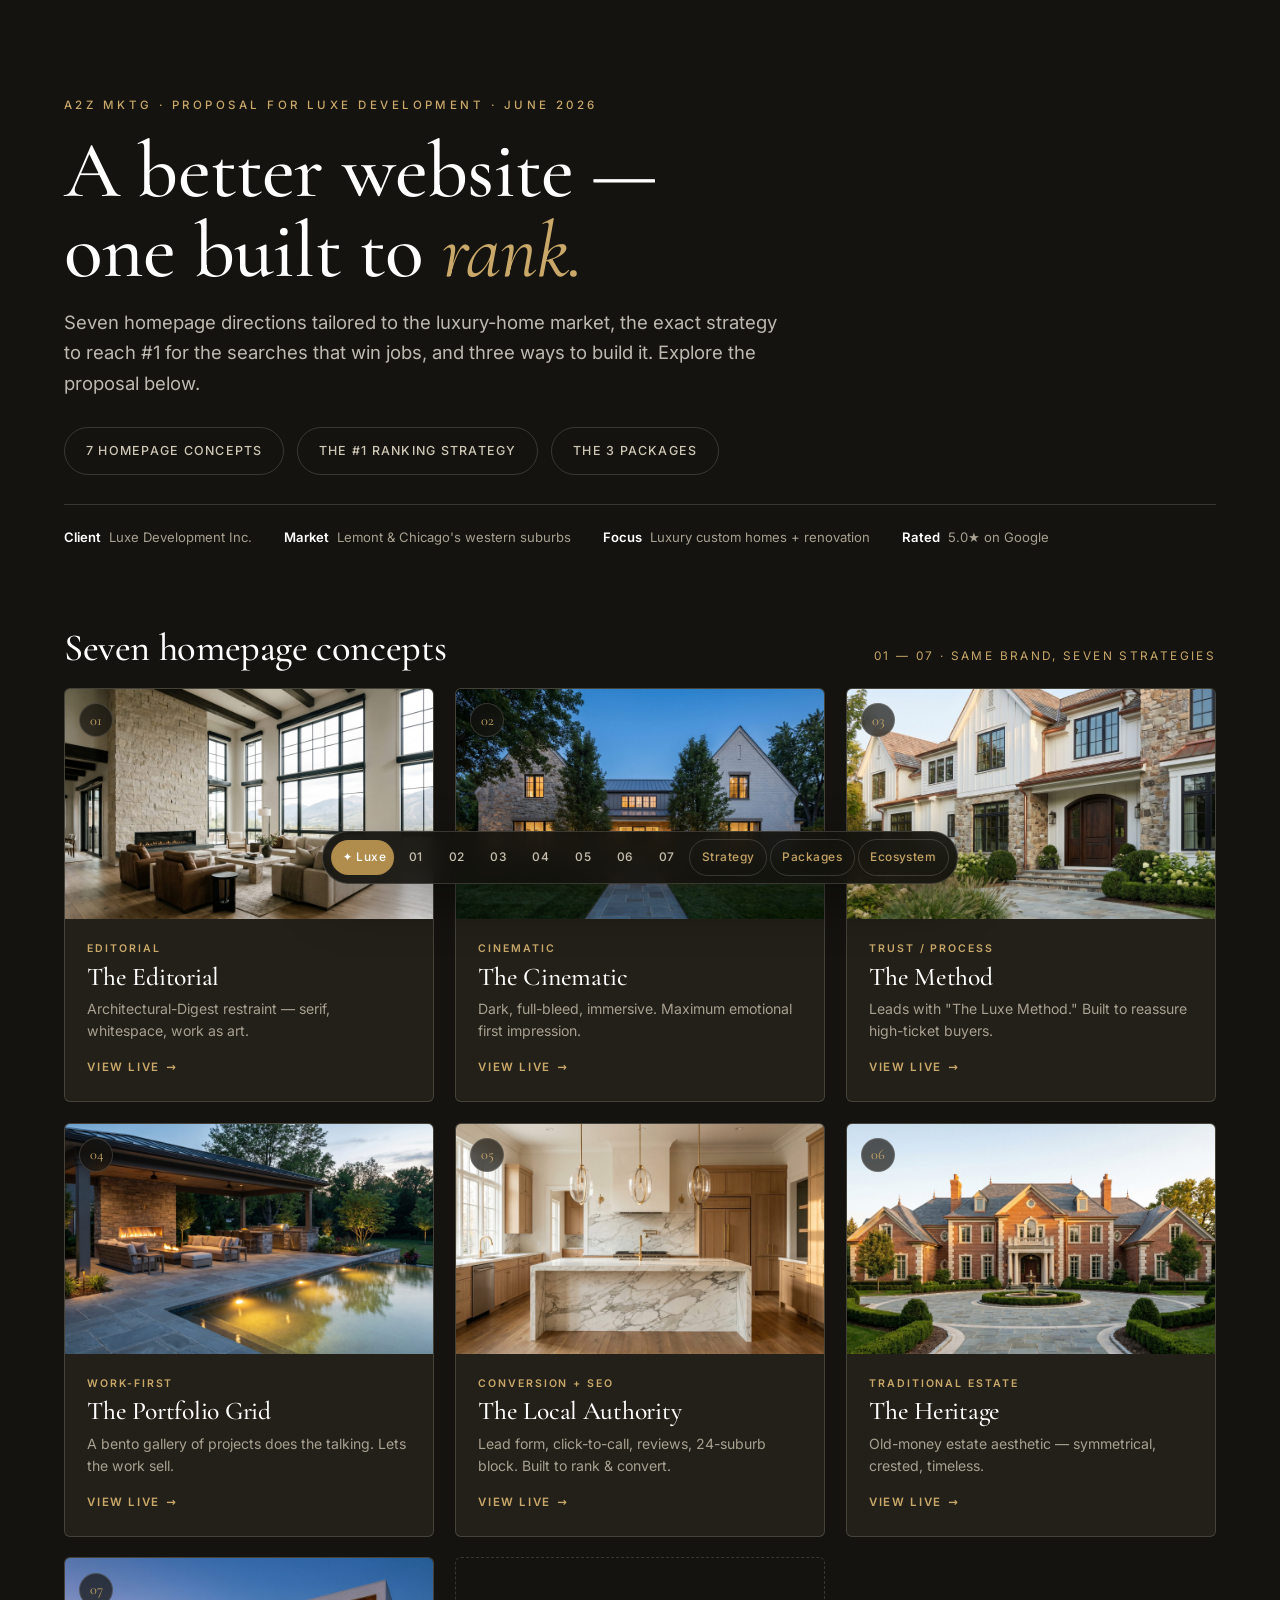
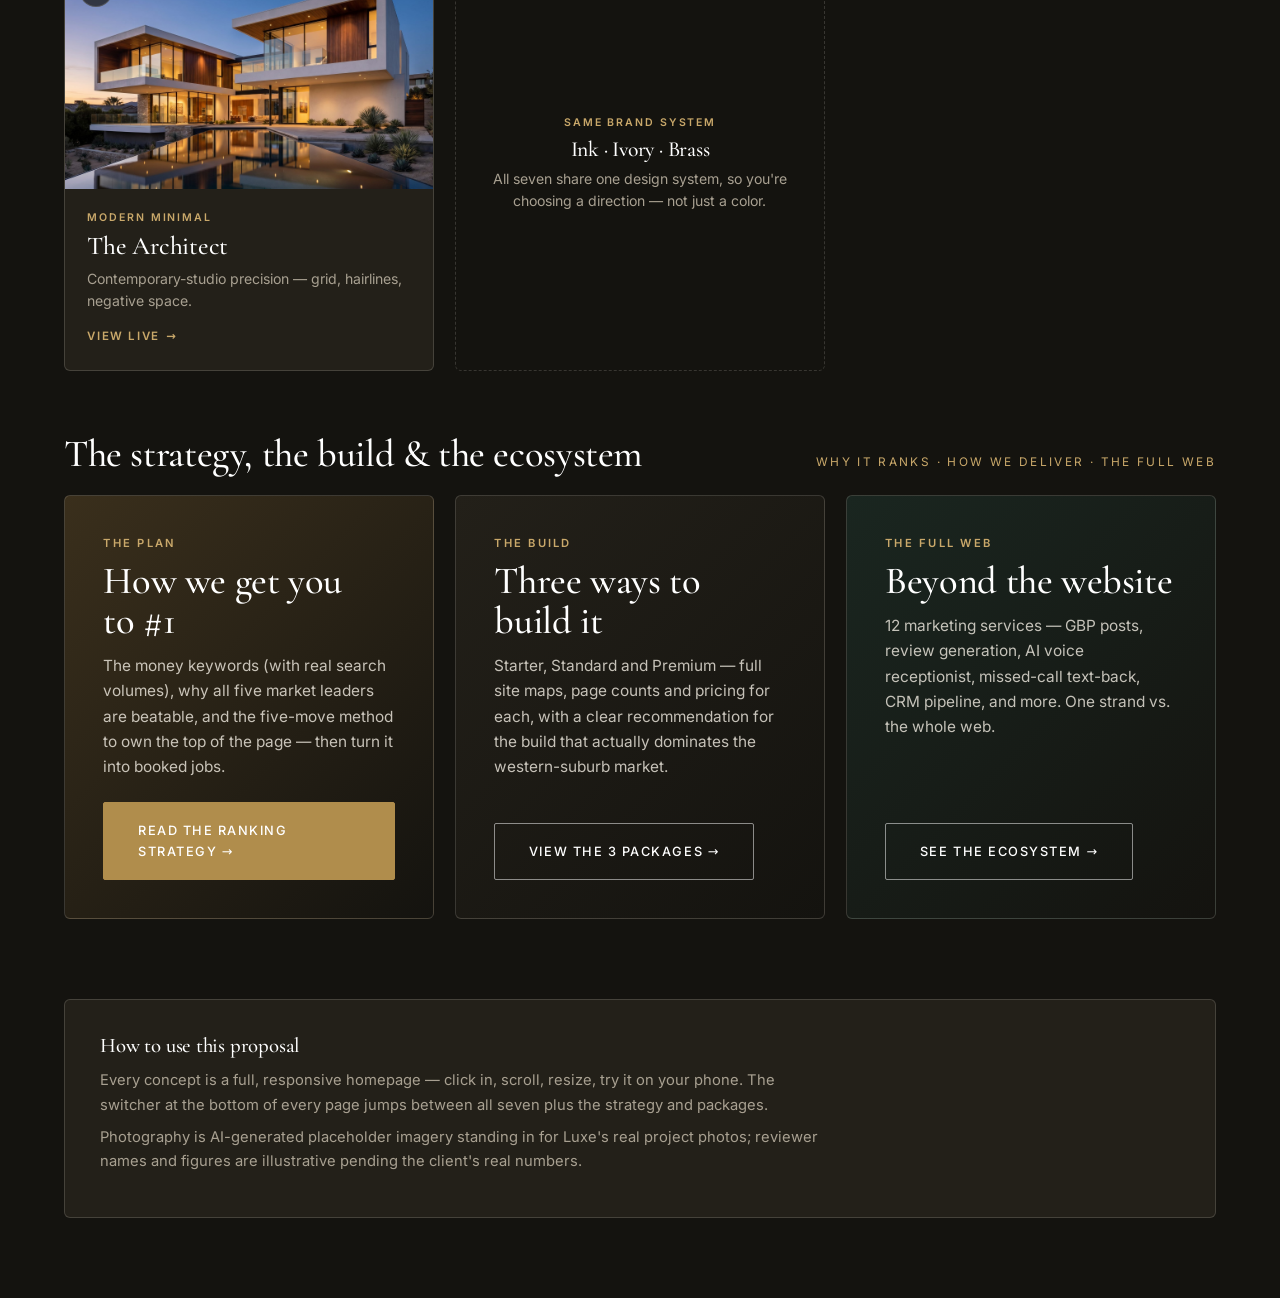
==== index.html @ 0fe91d4e "Add ecosystem.html — full marketing ecosystem spider-web page 12-service marketing ecosystem page wi" ====
<!DOCTYPE html>
<html lang="en">
<head>
<meta charset="UTF-8">
<meta name="viewport" content="width=device-width, initial-scale=1.0">
<link rel="canonical" href="https://luxe-development-pitch.vercel.app/">
<meta name="robots" content="index,follow,max-image-preview:large,max-snippet:-1">
<meta name="theme-color" content="#14130F">
<meta name="author" content="Luxe Development Inc.">
<meta name="generator" content="A2Z MKTG">
<meta name="geo.region" content="US-IL"><meta name="geo.placename" content="Lemont, Illinois">
<link rel="icon" href="/favicon.svg" type="image/svg+xml">
<link rel="icon" href="/favicon.ico" sizes="32x32">
<link rel="apple-touch-icon" href="/apple-touch-icon.png">
<link rel="manifest" href="/site.webmanifest">
<meta property="og:type" content="website"><meta property="og:site_name" content="Luxe Development">
<meta property="og:locale" content="en_US"><meta property="og:title" content="Luxe Development — A Better Website, Built to Rank | A2Z MKTG Proposal">
<meta property="og:description" content="A2Z MKTG proposal for Luxe Development: 7 homepage concepts, the #1 ranking strategy, and 3 build packages."><meta property="og:url" content="https://luxe-development-pitch.vercel.app/">
<meta property="og:image" content="https://luxe-development-pitch.vercel.app/images/og-luxe.jpg"><meta property="og:image:width" content="1200"><meta property="og:image:height" content="630">
<meta property="og:image:alt" content="Luxe Development luxury custom home at dusk">
<meta name="twitter:card" content="summary_large_image"><meta name="twitter:title" content="Luxe Development — A Better Website, Built to Rank | A2Z MKTG Proposal">
<meta name="twitter:description" content="A2Z MKTG proposal for Luxe Development: 7 homepage concepts, the #1 ranking strategy, and 3 build packages."><meta name="twitter:image" content="https://luxe-development-pitch.vercel.app/images/og-luxe.jpg">
<title>Luxe Development — A Better Website, Built to Rank | A2Z MKTG Proposal</title>
<meta name="description" content="A2Z MKTG proposal for Luxe Development: 7 homepage concepts, the #1 ranking strategy, and 3 build packages.">
<link rel="stylesheet" href="luxe-system.css">
<style>
  body{background:var(--ink);color:var(--ivory)}
  .ix-hero{padding:clamp(3.5rem,8vw,6rem) var(--pad) clamp(2rem,4vw,3rem);max-width:var(--maxw);margin:0 auto}
  .ix-hero .kicker{font-size:.72rem;letter-spacing:.3em;text-transform:uppercase;color:var(--brass-lt);font-weight:500}
  .ix-hero h1{font-size:clamp(2.5rem,6.4vw,5rem);color:#fff;margin:1rem 0;line-height:1.0}
  .ix-hero h1 em{font-style:italic;color:var(--brass-lt)}
  .ix-hero p{max-width:60ch;color:rgba(246,241,231,.75);font-size:1.15rem}
  .ix-jump{display:flex;gap:.8rem;flex-wrap:wrap;margin-top:1.8rem}
  .ix-jump a{font-size:.78rem;letter-spacing:.1em;text-transform:uppercase;font-weight:500;padding:.8rem 1.3rem;
    border:1px solid var(--line-dk);border-radius:100px;transition:.3s;color:#cfc7b6}
  .ix-jump a:hover{background:var(--brass);border-color:var(--brass);color:#fff}
  .ix-meta{display:flex;gap:2rem;flex-wrap:wrap;margin-top:1.8rem;font-size:.82rem;color:var(--stone-lt);
    border-top:1px solid var(--line-dk);padding-top:1.4rem}
  .ix-meta b{color:#fff;font-weight:600}

  .sec-lbl{max-width:var(--maxw);margin:0 auto;padding:2rem var(--pad) 0;display:flex;justify-content:space-between;align-items:baseline;flex-wrap:wrap;gap:1rem}
  .sec-lbl h2{font-size:clamp(1.6rem,3vw,2.4rem);color:#fff}
  .sec-lbl span{font-size:.74rem;letter-spacing:.2em;text-transform:uppercase;color:var(--brass-lt)}

  .grid{max-width:var(--maxw);margin:0 auto;padding:1.2rem var(--pad) 2rem;
    display:grid;grid-template-columns:repeat(3,1fr);gap:1.3rem}
  @media(max-width:900px){.grid{grid-template-columns:repeat(2,1fr)}}
  @media(max-width:600px){.grid{grid-template-columns:1fr}}
  .card{position:relative;border:1px solid var(--line-dk);border-radius:6px;overflow:hidden;background:var(--charcoal);
    transition:.4s;display:flex;flex-direction:column}
  .card:hover{transform:translateY(-5px);border-color:var(--brass);box-shadow:0 26px 60px rgba(0,0,0,.45)}
  .card__img{aspect-ratio:16/10;overflow:hidden;position:relative}
  .card__img img{width:100%;height:100%;object-fit:cover;transition:1s ease}
  .card:hover .card__img img{transform:scale(1.05)}
  .card__no{position:absolute;top:.9rem;left:.9rem;z-index:2;font-family:var(--serif);font-size:.9rem;
    background:rgba(20,19,15,.7);backdrop-filter:blur(6px);border:1px solid var(--line-dk);
    width:34px;height:34px;display:grid;place-items:center;border-radius:50%;color:var(--brass-lt)}
  .card__body{padding:1.3rem 1.4rem 1.5rem;flex:1;display:flex;flex-direction:column}
  .card__tag{font-size:.66rem;letter-spacing:.18em;text-transform:uppercase;color:var(--brass-lt);font-weight:600}
  .card__body h3{font-size:1.6rem;color:#fff;margin:.4rem 0 .5rem}
  .card__body p{font-size:.88rem;color:var(--stone-lt);flex:1;line-height:1.55}
  .card__go{margin-top:1rem;font-size:.72rem;letter-spacing:.14em;text-transform:uppercase;font-weight:600;color:var(--brass-lt);display:inline-flex;gap:.4rem}
  .card__go span{transition:.3s}.card:hover .card__go span{transform:translateX(5px)}

  /* feature blocks */
  .feat{max-width:var(--maxw);margin:0 auto;padding:1.2rem var(--pad) 5rem;display:grid;grid-template-columns:1fr 1fr 1fr;gap:1.3rem}
  @media(max-width:980px){.feat{grid-template-columns:1fr 1fr}}
  @media(max-width:600px){.feat{grid-template-columns:1fr}}
  .fcard{position:relative;border:1px solid var(--line-dk);border-radius:6px;overflow:hidden;padding:clamp(1.8rem,3vw,2.6rem);
    background:linear-gradient(135deg,var(--charcoal),var(--ink));transition:.4s;display:flex;flex-direction:column;min-height:260px}
  .fcard:hover{border-color:var(--brass);transform:translateY(-5px)}
  .fcard--brass{background:linear-gradient(135deg,#3a2f1c,var(--ink))}
  .fcard .tag{font-size:.7rem;letter-spacing:.2em;text-transform:uppercase;color:var(--brass-lt);font-weight:600}
  .fcard h3{font-family:var(--serif);font-size:clamp(1.8rem,3vw,2.6rem);color:#fff;margin:.6rem 0 .7rem}
  .fcard p{color:rgba(246,241,231,.78);flex:1;font-size:.96rem;max-width:46ch}
  .fcard .btn{align-self:flex-start;margin-top:1.4rem}

  .note{max-width:var(--maxw);margin:0 auto;padding:0 var(--pad) 5rem}
  .note__in{background:var(--charcoal);border:1px solid var(--line-dk);border-radius:6px;padding:clamp(1.6rem,3vw,2.2rem)}
  .note__in h4{font-family:var(--serif);font-size:1.3rem;color:#fff;margin-bottom:.7rem}
  .note__in p{color:var(--stone-lt);font-size:.92rem;max-width:82ch;margin-bottom:.5rem}
</style>
<script type="application/ld+json">
{
  "@context": "https://schema.org",
  "@graph": [
    {
      "@type": [
        "GeneralContractor",
        "HomeAndConstructionBusiness",
        "LocalBusiness"
      ],
      "@id": "https://luxe-development-pitch.vercel.app/#business",
      "name": "Luxe Development",
      "alternateName": "Luxe Development Inc.",
      "description": "Design-build luxury custom home builder and renovation contractor serving Lemont, IL and Chicago's western suburbs.",
      "url": "https://luxe-development-pitch.vercel.app/",
      "telephone": "+1-312-445-0727",
      "email": "info@luxedevelopment.net",
      "image": "https://luxe-development-pitch.vercel.app/images/og-luxe.jpg",
      "logo": "https://luxe-development-pitch.vercel.app/apple-touch-icon.png",
      "priceRange": "$$$$",
      "address": {
        "@type": "PostalAddress",
        "addressLocality": "Lemont",
        "addressRegion": "IL",
        "postalCode": "60439",
        "addressCountry": "US"
      },
      "geo": {
        "@type": "GeoCoordinates",
        "latitude": 41.6736,
        "longitude": -88.0017
      },
      "areaServed": [
        {
          "@type": "City",
          "name": "Lemont"
        },
        {
          "@type": "City",
          "name": "Hinsdale"
        },
        {
          "@type": "City",
          "name": "Oak Brook"
        },
        {
          "@type": "City",
          "name": "Burr Ridge"
        },
        {
          "@type": "City",
          "name": "Naperville"
        },
        {
          "@type": "City",
          "name": "Western Springs"
        },
        {
          "@type": "City",
          "name": "Clarendon Hills"
        },
        {
          "@type": "City",
          "name": "Downers Grove"
        },
        {
          "@type": "City",
          "name": "Darien"
        },
        {
          "@type": "City",
          "name": "Elmhurst"
        },
        {
          "@type": "City",
          "name": "Glen Ellyn"
        },
        {
          "@type": "City",
          "name": "La Grange"
        }
      ],
      "openingHoursSpecification": [
        {
          "@type": "OpeningHoursSpecification",
          "dayOfWeek": [
            "Monday",
            "Tuesday",
            "Wednesday",
            "Thursday",
            "Friday"
          ],
          "opens": "08:00",
          "closes": "17:00"
        }
      ],
      "founder": {
        "@type": "Person",
        "name": "Tom Naglak"
      },
      "sameAs": [
        "https://www.facebook.com/luxedevelopment",
        "https://www.instagram.com/luxedevelopment"
      ],
      "knowsAbout": [
        "new construction",
        "home additions",
        "luxury remodeling",
        "interior remodeling",
        "interior design",
        "exterior design",
        "kitchen remodeling",
        "bathroom remodeling"
      ],
      "hasOfferCatalog": {
        "@type": "OfferCatalog",
        "name": "Construction & Renovation Services",
        "itemListElement": [
          {
            "@type": "Offer",
            "itemOffered": {
              "@type": "Service",
              "name": "New Construction",
              "areaServed": "Chicago's Western Suburbs",
              "provider": {
                "@id": "https://luxe-development-pitch.vercel.app/#business"
              }
            }
          },
          {
            "@type": "Offer",
            "itemOffered": {
              "@type": "Service",
              "name": "Home Additions",
              "areaServed": "Chicago's Western Suburbs",
              "provider": {
                "@id": "https://luxe-development-pitch.vercel.app/#business"
              }
            }
          },
          {
            "@type": "Offer",
            "itemOffered": {
              "@type": "Service",
              "name": "Luxury Remodeling",
              "areaServed": "Chicago's Western Suburbs",
              "provider": {
                "@id": "https://luxe-development-pitch.vercel.app/#business"
              }
            }
          },
          {
            "@type": "Offer",
            "itemOffered": {
              "@type": "Service",
              "name": "Interior Remodeling",
              "areaServed": "Chicago's Western Suburbs",
              "provider": {
                "@id": "https://luxe-development-pitch.vercel.app/#business"
              }
            }
          },
          {
            "@type": "Offer",
            "itemOffered": {
              "@type": "Service",
              "name": "Interior Makeover",
              "areaServed": "Chicago's Western Suburbs",
              "provider": {
                "@id": "https://luxe-development-pitch.vercel.app/#business"
              }
            }
          },
          {
            "@type": "Offer",
            "itemOffered": {
              "@type": "Service",
              "name": "Interior Design",
              "areaServed": "Chicago's Western Suburbs",
              "provider": {
                "@id": "https://luxe-development-pitch.vercel.app/#business"
              }
            }
          },
          {
            "@type": "Offer",
            "itemOffered": {
              "@type": "Service",
              "name": "Exterior Design",
              "areaServed": "Chicago's Western Suburbs",
              "provider": {
                "@id": "https://luxe-development-pitch.vercel.app/#business"
              }
            }
          },
          {
            "@type": "Offer",
            "itemOffered": {
              "@type": "Service",
              "name": "Luxury Kitchen Remodeling",
              "areaServed": "Chicago's Western Suburbs",
              "provider": {
                "@id": "https://luxe-development-pitch.vercel.app/#business"
              }
            }
          },
          {
            "@type": "Offer",
            "itemOffered": {
              "@type": "Service",
              "name": "Luxury Bathroom Remodeling",
              "areaServed": "Chicago's Western Suburbs",
              "provider": {
                "@id": "https://luxe-development-pitch.vercel.app/#business"
              }
            }
          }
        ]
      }
    },
    {
      "@type": "WebSite",
      "@id": "https://luxe-development-pitch.vercel.app/#website",
      "url": "https://luxe-development-pitch.vercel.app/",
      "name": "Luxe Development",
      "publisher": {
        "@id": "https://luxe-development-pitch.vercel.app/#business"
      },
      "inLanguage": "en-US"
    },
    {
      "@type": "WebPage",
      "@id": "https://luxe-development-pitch.vercel.app/",
      "url": "https://luxe-development-pitch.vercel.app/",
      "name": "Luxe Development — A Better Website, Built to Rank | A2Z MKTG Proposal",
      "description": "A2Z MKTG proposal for Luxe Development: 7 homepage concepts, the #1 ranking strategy, and 3 build packages.",
      "isPartOf": {
        "@id": "https://luxe-development-pitch.vercel.app/#website"
      },
      "about": {
        "@id": "https://luxe-development-pitch.vercel.app/#business"
      },
      "primaryImageOfPage": "https://luxe-development-pitch.vercel.app/images/og-luxe.jpg",
      "inLanguage": "en-US"
    },
    {
      "@type": "ItemList",
      "name": "Homepage concepts",
      "itemListElement": [
        {
          "@type": "ListItem",
          "position": 1,
          "url": "https://luxe-development-pitch.vercel.app/01-editorial.html"
        },
        {
          "@type": "ListItem",
          "position": 2,
          "url": "https://luxe-development-pitch.vercel.app/02-cinematic.html"
        },
        {
          "@type": "ListItem",
          "position": 3,
          "url": "https://luxe-development-pitch.vercel.app/03-method.html"
        },
        {
          "@type": "ListItem",
          "position": 4,
          "url": "https://luxe-development-pitch.vercel.app/04-portfolio.html"
        },
        {
          "@type": "ListItem",
          "position": 5,
          "url": "https://luxe-development-pitch.vercel.app/05-local-authority.html"
        },
        {
          "@type": "ListItem",
          "position": 6,
          "url": "https://luxe-development-pitch.vercel.app/06-heritage.html"
        },
        {
          "@type": "ListItem",
          "position": 7,
          "url": "https://luxe-development-pitch.vercel.app/07-architect.html"
        }
      ]
    }
  ]
}
</script>
</head>
<body>

<header class="ix-hero">
  <div class="kicker">A2Z MKTG · Proposal for Luxe Development · June 2026</div>
  <h1>A better website —<br>one built to <em>rank.</em></h1>
  <p>Seven homepage directions tailored to the luxury-home market, the exact strategy to reach #1 for the
  searches that win jobs, and three ways to build it. Explore the proposal below.</p>
  <div class="ix-jump">
    <a href="#concepts">7 Homepage Concepts</a>
    <a href="strategy.html">The #1 Ranking Strategy</a>
    <a href="packages.html">The 3 Packages</a>
  </div>
  <div class="ix-meta">
    <div><b>Client</b> &nbsp;Luxe Development Inc.</div>
    <div><b>Market</b> &nbsp;Lemont &amp; Chicago's western suburbs</div>
    <div><b>Focus</b> &nbsp;Luxury custom homes + renovation</div>
    <div><b>Rated</b> &nbsp;5.0★ on Google</div>
  </div>
</header>

<!-- CONCEPTS -->
<div class="sec-lbl" id="concepts">
  <h2>Seven homepage concepts</h2>
  <span>01 — 07 · same brand, seven strategies</span>
</div>
<main class="grid">
  <a class="card" href="01-editorial.html">
    <div class="card__img"><span class="card__no">01</span><img src="images/great-room.jpg" alt="Editorial concept"></div>
    <div class="card__body"><span class="card__tag">Editorial</span><h3>The Editorial</h3>
      <p>Architectural-Digest restraint — serif, whitespace, work as art.</p>
      <span class="card__go">View live <span>→</span></span></div>
  </a>
  <a class="card" href="02-cinematic.html">
    <div class="card__img"><span class="card__no">02</span><img src="images/hero-exterior-dusk.jpg" alt="Cinematic concept"></div>
    <div class="card__body"><span class="card__tag">Cinematic</span><h3>The Cinematic</h3>
      <p>Dark, full-bleed, immersive. Maximum emotional first impression.</p>
      <span class="card__go">View live <span>→</span></span></div>
  </a>
  <a class="card" href="03-method.html">
    <div class="card__img"><span class="card__no">03</span><img src="images/facade-day.jpg" alt="Method concept"></div>
    <div class="card__body"><span class="card__tag">Trust / Process</span><h3>The Method</h3>
      <p>Leads with "The Luxe Method." Built to reassure high-ticket buyers.</p>
      <span class="card__go">View live <span>→</span></span></div>
  </a>
  <a class="card" href="04-portfolio.html">
    <div class="card__img"><span class="card__no">04</span><img src="images/outdoor-living.jpg" alt="Portfolio concept"></div>
    <div class="card__body"><span class="card__tag">Work-first</span><h3>The Portfolio Grid</h3>
      <p>A bento gallery of projects does the talking. Lets the work sell.</p>
      <span class="card__go">View live <span>→</span></span></div>
  </a>
  <a class="card" href="05-local-authority.html">
    <div class="card__img"><span class="card__no">05</span><img src="images/kitchen.jpg" alt="Local authority concept"></div>
    <div class="card__body"><span class="card__tag">Conversion + SEO</span><h3>The Local Authority</h3>
      <p>Lead form, click-to-call, reviews, 24-suburb block. Built to rank &amp; convert.</p>
      <span class="card__go">View live <span>→</span></span></div>
  </a>
  <a class="card" href="06-heritage.html">
    <div class="card__img"><span class="card__no">06</span><img src="images/heritage-estate.jpg" alt="Heritage concept"></div>
    <div class="card__body"><span class="card__tag">Traditional Estate</span><h3>The Heritage</h3>
      <p>Old-money estate aesthetic — symmetrical, crested, timeless.</p>
      <span class="card__go">View live <span>→</span></span></div>
  </a>
  <a class="card" href="07-architect.html">
    <div class="card__img"><span class="card__no">07</span><img src="images/architect-modern.jpg" alt="Architect concept"></div>
    <div class="card__body"><span class="card__tag">Modern Minimal</span><h3>The Architect</h3>
      <p>Contemporary-studio precision — grid, hairlines, negative space.</p>
      <span class="card__go">View live <span>→</span></span></div>
  </a>
  <div class="card" style="justify-content:center;align-items:center;text-align:center;background:transparent;border-style:dashed">
    <div class="card__body" style="flex:none">
      <span class="card__tag">Same brand system</span>
      <h3 style="font-size:1.35rem">Ink · Ivory · Brass</h3>
      <p style="flex:none">All seven share one design system, so you're choosing a direction — not just a color.</p>
    </div>
  </div>
</main>

<!-- FEATURES -->
<div class="sec-lbl"><h2>The strategy, the build &amp; the ecosystem</h2><span>why it ranks · how we deliver · the full web</span></div>
<section class="feat">
  <a class="fcard fcard--brass" href="strategy.html">
    <span class="tag">The Plan</span>
    <h3>How we get you to&nbsp;#1</h3>
    <p>The money keywords (with real search volumes), why all five market leaders are beatable, and the
    five-move method to own the top of the page — then turn it into booked jobs.</p>
    <span class="btn btn--brass">Read the Ranking Strategy →</span>
  </a>
  <a class="fcard" href="packages.html">
    <span class="tag">The Build</span>
    <h3>Three ways to build it</h3>
    <p>Starter, Standard and Premium — full site maps, page counts and pricing for each, with a clear
    recommendation for the build that actually dominates the western-suburb market.</p>
    <span class="btn btn--on-dark">View the 3 Packages →</span>
  </a>
  <a class="fcard" href="ecosystem.html" style="background:linear-gradient(135deg,#1a2620,var(--ink))">
    <span class="tag">The Full Web</span>
    <h3>Beyond the website</h3>
    <p>12 marketing services — GBP posts, review generation, AI voice receptionist, missed-call text-back,
    CRM pipeline, and more. One strand vs. the whole web.</p>
    <span class="btn btn--on-dark">See the Ecosystem →</span>
  </a>
</section>

<section class="note">
  <div class="note__in">
    <h4>How to use this proposal</h4>
    <p>Every concept is a full, responsive homepage — click in, scroll, resize, try it on your phone. The
    switcher at the bottom of every page jumps between all seven plus the strategy and packages.</p>
    <p>Photography is AI-generated placeholder imagery standing in for Luxe's real project photos; reviewer
    names and figures are illustrative pending the client's real numbers.</p>
  </div>
</section>

<nav class="compbar" aria-label="Concept switcher">
  <a class="compbar__home" href="index.html">✦&nbsp;Luxe</a>
  <a href="01-editorial.html">01</a>
  <a href="02-cinematic.html">02</a>
  <a href="03-method.html">03</a>
  <a href="04-portfolio.html">04</a>
  <a href="05-local-authority.html">05</a>
  <a href="06-heritage.html">06</a>
  <a href="07-architect.html">07</a>
  <a class="compbar__pill" href="strategy.html">Strategy</a>
  <a class="compbar__pill" href="packages.html">Packages</a>
  <a class="compbar__pill" href="ecosystem.html">Ecosystem</a>
</nav>
<script src="luxe.js"></script>
</body>
</html>
---- luxe-system.css ----
/* ============================================================
   LUXE DEVELOPMENT — Shared Brand System
   Used by all 5 homepage comps so they read as one company.
   A2Z MKTG · prospect pitch comps · 2026-06
   ============================================================ */

/* Self-hosted fonts (latin woff2) — instant load, no external dependency */
@import url('fonts.css');

:root{
  /* Core palette ----------------------------------------- */
  --ink:#14130F;          /* warm near-black     */
  --charcoal:#232019;     /* panels on dark      */
  --espresso:#2c2820;
  --ivory:#F6F1E7;        /* primary light bg    */
  --paper:#FBF8F2;        /* lighter surface     */
  --bone:#EDE6D7;         /* card / hairline bg  */
  --brass:#B08D4C;        /* primary accent      */
  --brass-lt:#C9A86A;
  --brass-dk:#8a6d38;
  --stone:#8A8170;        /* muted taupe text    */
  --stone-lt:#A8A091;
  --line:rgba(20,19,15,.14);
  --line-dk:rgba(246,241,231,.16);

  /* Type ------------------------------------------------- */
  --serif:'Cormorant Garamond',Georgia,serif;
  --sans:'Inter',system-ui,-apple-system,Segoe UI,sans-serif;

  /* Rhythm ----------------------------------------------- */
  --pad:clamp(1.25rem,5vw,7rem);
  --maxw:1280px;
  --r:2px;                /* sharp, architectural corners */
}

*{box-sizing:border-box;margin:0;padding:0}
html{scroll-behavior:smooth;-webkit-font-smoothing:antialiased;text-rendering:optimizeLegibility}
body{font-family:var(--sans);color:var(--ink);background:var(--ivory);font-weight:400;line-height:1.65;font-size:16.5px}
img{display:block;max-width:100%;height:auto}
a{color:inherit;text-decoration:none}
::selection{background:var(--brass);color:#fff}

/* Typography ---------------------------------------------- */
h1,h2,h3,h4{font-family:var(--serif);font-weight:500;line-height:1.04;letter-spacing:-.01em}
.display{font-size:clamp(2.6rem,7vw,6rem)}
.h1{font-size:clamp(2.4rem,5.4vw,4.6rem)}
.h2{font-size:clamp(1.9rem,3.8vw,3.1rem)}
.h3{font-size:clamp(1.4rem,2.4vw,2rem)}
.lede{font-size:clamp(1.1rem,1.5vw,1.35rem);line-height:1.7;color:#4a463c}
.serif-it{font-family:var(--serif);font-style:italic}

/* Eyebrow / label ---------------------------------------- */
.eyebrow{font-family:var(--sans);font-size:.72rem;font-weight:500;letter-spacing:.34em;
  text-transform:uppercase;color:var(--brass-dk);display:inline-flex;align-items:center;gap:.8rem}
.eyebrow::before{content:"";width:34px;height:1px;background:var(--brass);display:inline-block}
.eyebrow.center::after{content:"";width:34px;height:1px;background:var(--brass);display:inline-block}
.eyebrow.center{justify-content:center}
.on-dark .eyebrow,.eyebrow.on-dark{color:var(--brass-lt)}

/* Buttons ------------------------------------------------- */
.btn{display:inline-flex;align-items:center;gap:.6rem;font-family:var(--sans);font-size:.8rem;
  font-weight:500;letter-spacing:.12em;text-transform:uppercase;padding:1.05rem 2.1rem;
  border:1px solid var(--ink);background:var(--ink);color:var(--ivory);cursor:pointer;
  transition:.35s ease;border-radius:var(--r)}
.btn:hover{background:var(--brass);border-color:var(--brass);color:#fff;transform:translateY(-2px)}
.btn--ghost{background:transparent;color:var(--ink)}
.btn--ghost:hover{background:var(--ink);color:var(--ivory);border-color:var(--ink)}
.btn--brass{background:var(--brass);border-color:var(--brass);color:#fff}
.btn--brass:hover{background:var(--brass-dk);border-color:var(--brass-dk)}
.btn--on-dark{border-color:rgba(255,255,255,.5);background:transparent;color:#fff}
.btn--on-dark:hover{background:var(--brass);border-color:var(--brass)}
.link-arrow{font-family:var(--sans);font-size:.78rem;letter-spacing:.14em;text-transform:uppercase;
  font-weight:500;color:var(--brass-dk);display:inline-flex;gap:.5rem;align-items:center}
.link-arrow span{transition:.3s}.link-arrow:hover span{transform:translateX(6px)}

/* Layout -------------------------------------------------- */
.container{max-width:var(--maxw);margin:0 auto;padding-left:var(--pad);padding-right:var(--pad)}
.section{padding-block:clamp(4rem,9vw,8.5rem)}
.bg-ink{background:var(--ink);color:var(--ivory)}
.bg-paper{background:var(--paper)}
.bg-bone{background:var(--bone)}
.hr{height:1px;background:var(--line);border:0}
.on-dark .hr,.hr.on-dark{background:var(--line-dk)}

/* Stars --------------------------------------------------- */
.stars{color:var(--brass);letter-spacing:.18em;font-size:.95rem}
.google-badge{display:inline-flex;align-items:center;gap:.6rem;font-family:var(--sans);
  font-size:.82rem;letter-spacing:.04em;color:inherit}
.google-badge b{font-weight:600}

/* Shared nav --------------------------------------------- */
.nav{position:fixed;inset:0 0 auto 0;z-index:60;display:flex;align-items:center;justify-content:space-between;
  padding:1.1rem var(--pad);transition:.4s ease}
.nav__brand{font-family:var(--serif);font-size:1.5rem;font-weight:600;letter-spacing:.02em}
.nav__brand small{font-family:var(--sans);font-size:.56rem;letter-spacing:.4em;text-transform:uppercase;
  display:block;margin-top:-2px;font-weight:500;opacity:.7}
.nav__links{display:flex;gap:2.2rem;align-items:center;font-size:.78rem;letter-spacing:.13em;
  text-transform:uppercase;font-weight:500}
.nav__links a{opacity:.82;transition:.25s}.nav__links a:hover{opacity:1;color:var(--brass)}
.nav__cta{font-size:.74rem;letter-spacing:.12em;text-transform:uppercase;font-weight:600;
  border:1px solid currentColor;padding:.7rem 1.3rem;border-radius:var(--r);transition:.3s}
.nav__cta:hover{background:var(--brass);border-color:var(--brass);color:#fff}
@media(max-width:880px){.nav__links{display:none}}

/* Footer -------------------------------------------------- */
.foot{background:var(--ink);color:var(--ivory);padding-top:clamp(3.5rem,7vw,6rem)}
.foot a{opacity:.7;transition:.25s}.foot a:hover{opacity:1;color:var(--brass-lt)}
.foot__grid{display:grid;grid-template-columns:1.6fr 1fr 1fr 1.2fr;gap:3rem;padding-bottom:3.5rem}
.foot__brand{font-family:var(--serif);font-size:2rem;font-weight:600}
.foot h5{font-family:var(--sans);font-size:.72rem;letter-spacing:.24em;text-transform:uppercase;
  color:var(--brass-lt);margin-bottom:1.3rem;font-weight:600}
.foot ul{list-style:none;display:grid;gap:.7rem;font-size:.92rem}
.foot__bar{border-top:1px solid var(--line-dk);padding:1.6rem 0;display:flex;justify-content:space-between;
  flex-wrap:wrap;gap:1rem;font-size:.76rem;letter-spacing:.05em;opacity:.6}
@media(max-width:760px){.foot__grid{grid-template-columns:1fr 1fr;gap:2rem}}

/* Reveal animation --------------------------------------- */
.reveal{opacity:0;transform:translateY(26px);transition:.9s cubic-bezier(.2,.7,.2,1)}
.reveal.in{opacity:1;transform:none}
@media(prefers-reduced-motion:reduce){.reveal{opacity:1;transform:none;transition:none}}

/* Concept switcher bar (shared across all pages) ---------- */
.compbar{position:fixed;bottom:1rem;left:50%;transform:translateX(-50%);z-index:200;max-width:calc(100vw - 1.4rem);
  background:rgba(20,19,15,.93);backdrop-filter:blur(10px);border:1px solid var(--line-dk);
  border-radius:100px;padding:.42rem .5rem;display:flex;gap:.18rem;align-items:center;overflow-x:auto;
  box-shadow:0 18px 50px rgba(0,0,0,.4);scrollbar-width:none}
.compbar::-webkit-scrollbar{display:none}
.compbar a{font-family:var(--sans);font-size:.74rem;font-weight:500;letter-spacing:.04em;color:#cfc7b6;
  padding:.5rem .72rem;border-radius:100px;transition:.25s;white-space:nowrap}
.compbar a:hover{color:#fff;background:rgba(255,255,255,.08)}
.compbar a.active{background:var(--brass);color:#fff}
.compbar__home{color:#fff !important;font-family:var(--serif);font-size:.98rem;font-weight:600;padding-right:.5rem !important}
.compbar__pill{color:var(--brass-lt) !important;border:1px solid var(--line-dk)}
.compbar__pill.active{color:#fff !important;border-color:var(--brass)}
@media(max-width:680px){.compbar{left:.7rem;right:.7rem;transform:none;max-width:none}}

/* Shared content components (work on light + dark via .on-dark) ---- */
.svc-area__list{columns:4;column-gap:1.4rem;font-size:.92rem}
.svc-area__list a{display:block;padding:.42rem 0;border-bottom:1px solid var(--line);color:#4a463c;transition:.25s}
.svc-area__list a:hover{color:var(--brass-dk);padding-left:.3rem}
.on-dark .svc-area__list a{color:var(--stone-lt);border-color:var(--line-dk)}
.on-dark .svc-area__list a:hover{color:var(--brass-lt)}
@media(max-width:820px){.svc-area__list{columns:2}}

.faq2{max-width:820px;margin:0 auto}
.faq2 details{border-bottom:1px solid var(--line);padding:1.2rem 0}
.on-dark .faq2 details{border-color:var(--line-dk)}
.faq2 summary{font-family:var(--serif);font-size:1.3rem;cursor:pointer;list-style:none;
  display:flex;justify-content:space-between;gap:1rem;align-items:center}
.faq2 summary::-webkit-details-marker{display:none}
.faq2 summary::after{content:"+";color:var(--brass);font-size:1.5rem;transition:.3s;line-height:1}
.faq2 details[open] summary::after{transform:rotate(45deg)}
.faq2 p{color:var(--stone);margin-top:.8rem;max-width:74ch}
.on-dark .faq2 p{color:var(--stone-lt)}

.rev3{display:grid;grid-template-columns:repeat(3,1fr);gap:1.2rem}
.rev3__c{border:1px solid var(--line);border-radius:var(--r);padding:1.5rem;background:var(--paper)}
.on-dark .rev3__c{border-color:var(--line-dk);background:var(--charcoal)}
.rev3__c .stars{font-size:.8rem;margin-bottom:.7rem}
.rev3__c p{font-size:.92rem;color:#4a463c;line-height:1.6}
.on-dark .rev3__c p{color:rgba(246,241,231,.82)}
.rev3__c .who{margin-top:1rem;font-size:.72rem;letter-spacing:.12em;text-transform:uppercase;color:var(--stone)}
.on-dark .rev3__c .who{color:var(--stone-lt)}
@media(max-width:820px){.rev3{grid-template-columns:1fr}}

/* SEO project gallery (works on light + dark — cards self-theme) --- */
.gallery{display:grid;grid-template-columns:repeat(3,1fr);gap:1rem}
.gallery__c{position:relative;overflow:hidden;border-radius:var(--r);margin:0;aspect-ratio:3/2;background:var(--bone)}
.gallery__c img{width:100%;height:100%;object-fit:cover;transition:1s ease}
.gallery__c:hover img{transform:scale(1.06)}
.gallery__c::after{content:"";position:absolute;inset:0;background:linear-gradient(transparent 42%,rgba(20,19,15,.85));transition:.3s}
.gallery__c:hover::after{background:linear-gradient(transparent 30%,rgba(20,19,15,.9))}
.gallery__c figcaption{position:absolute;left:0;bottom:0;z-index:2;padding:1.1rem 1.2rem;color:#fff;transition:.35s}
.gallery__c:hover figcaption{transform:translateY(-4px)}
.gallery__c .svc{display:block;font-family:var(--serif);font-size:1.3rem;font-weight:500;line-height:1.08}
.gallery__c .loc{display:block;font-size:.68rem;letter-spacing:.18em;text-transform:uppercase;color:var(--brass-lt);margin-top:.35rem}
.gallery__c .tag{position:absolute;top:.9rem;left:.9rem;z-index:2;font-size:.6rem;letter-spacing:.14em;text-transform:uppercase;
  background:rgba(20,19,15,.6);backdrop-filter:blur(4px);color:#fff;padding:.35rem .6rem;border-radius:100px}
@media(max-width:820px){.gallery{grid-template-columns:1fr 1fr}}
@media(max-width:520px){.gallery{grid-template-columns:1fr}}
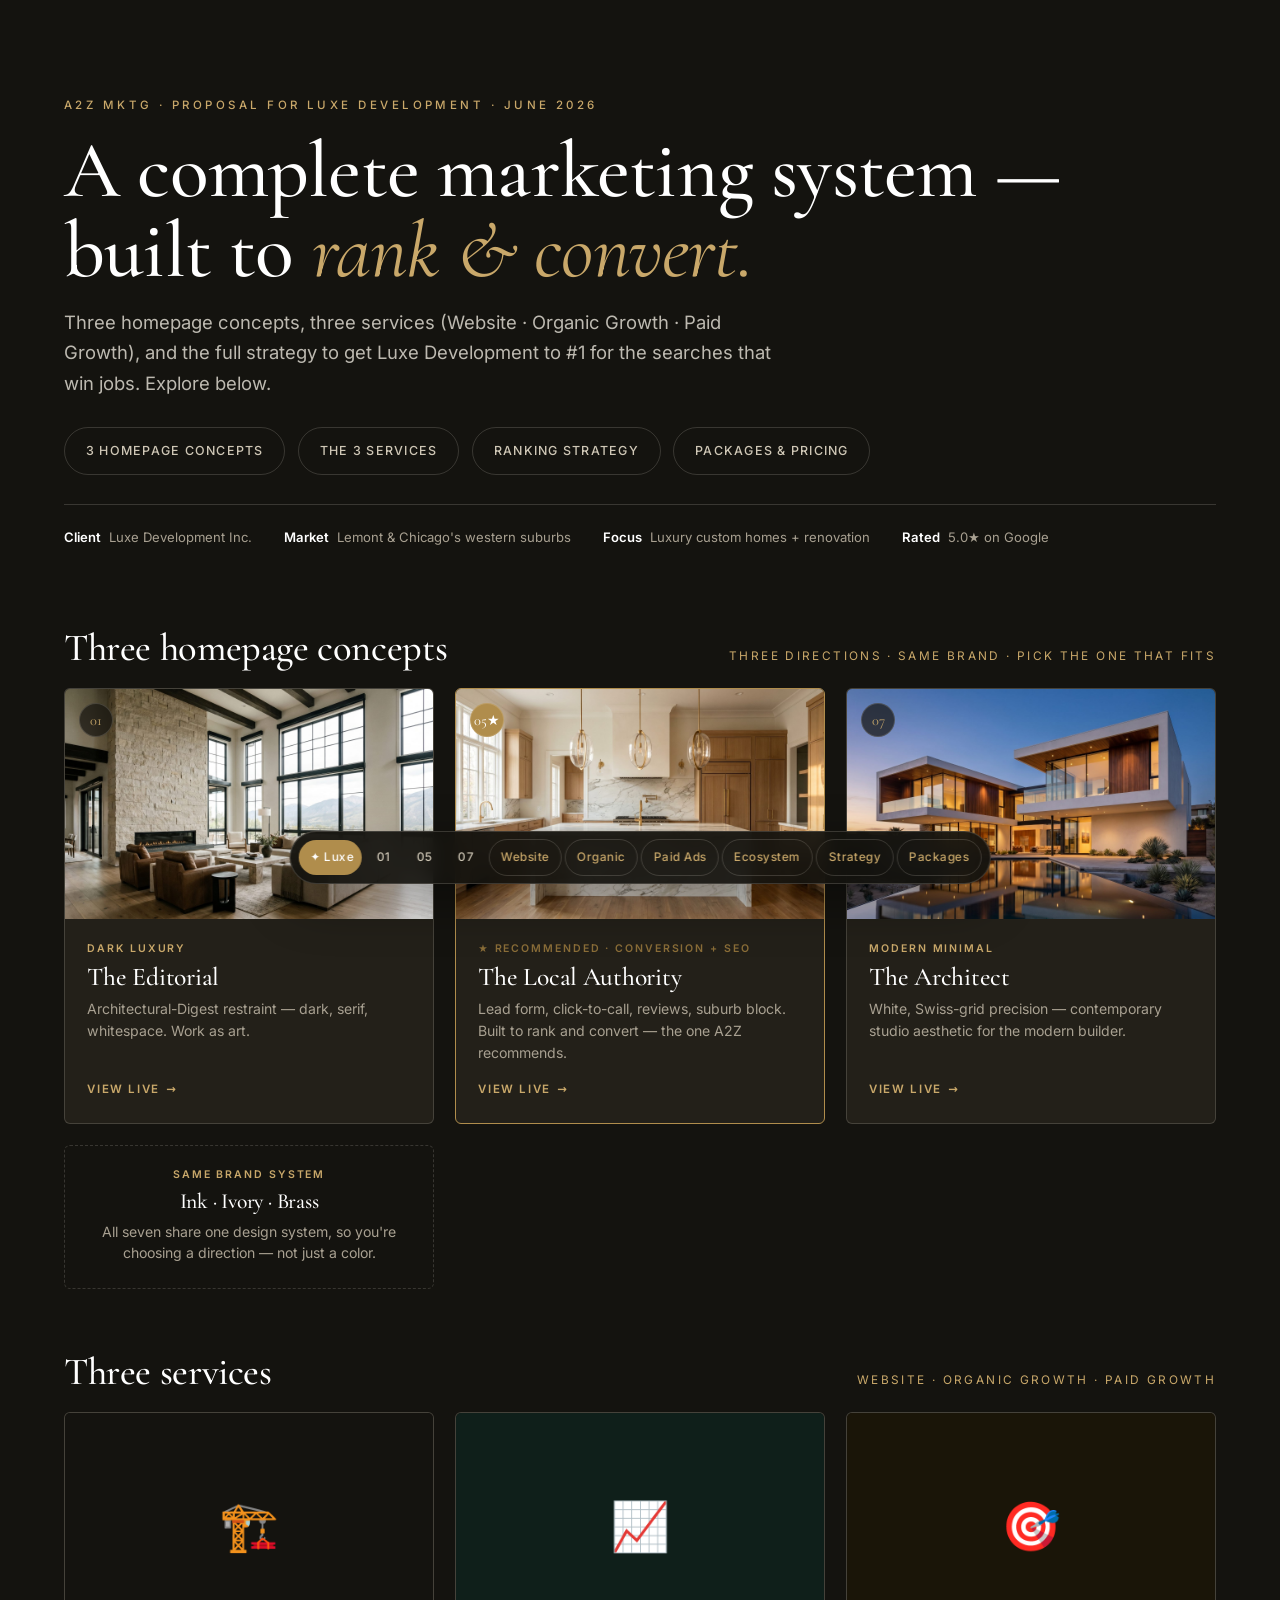
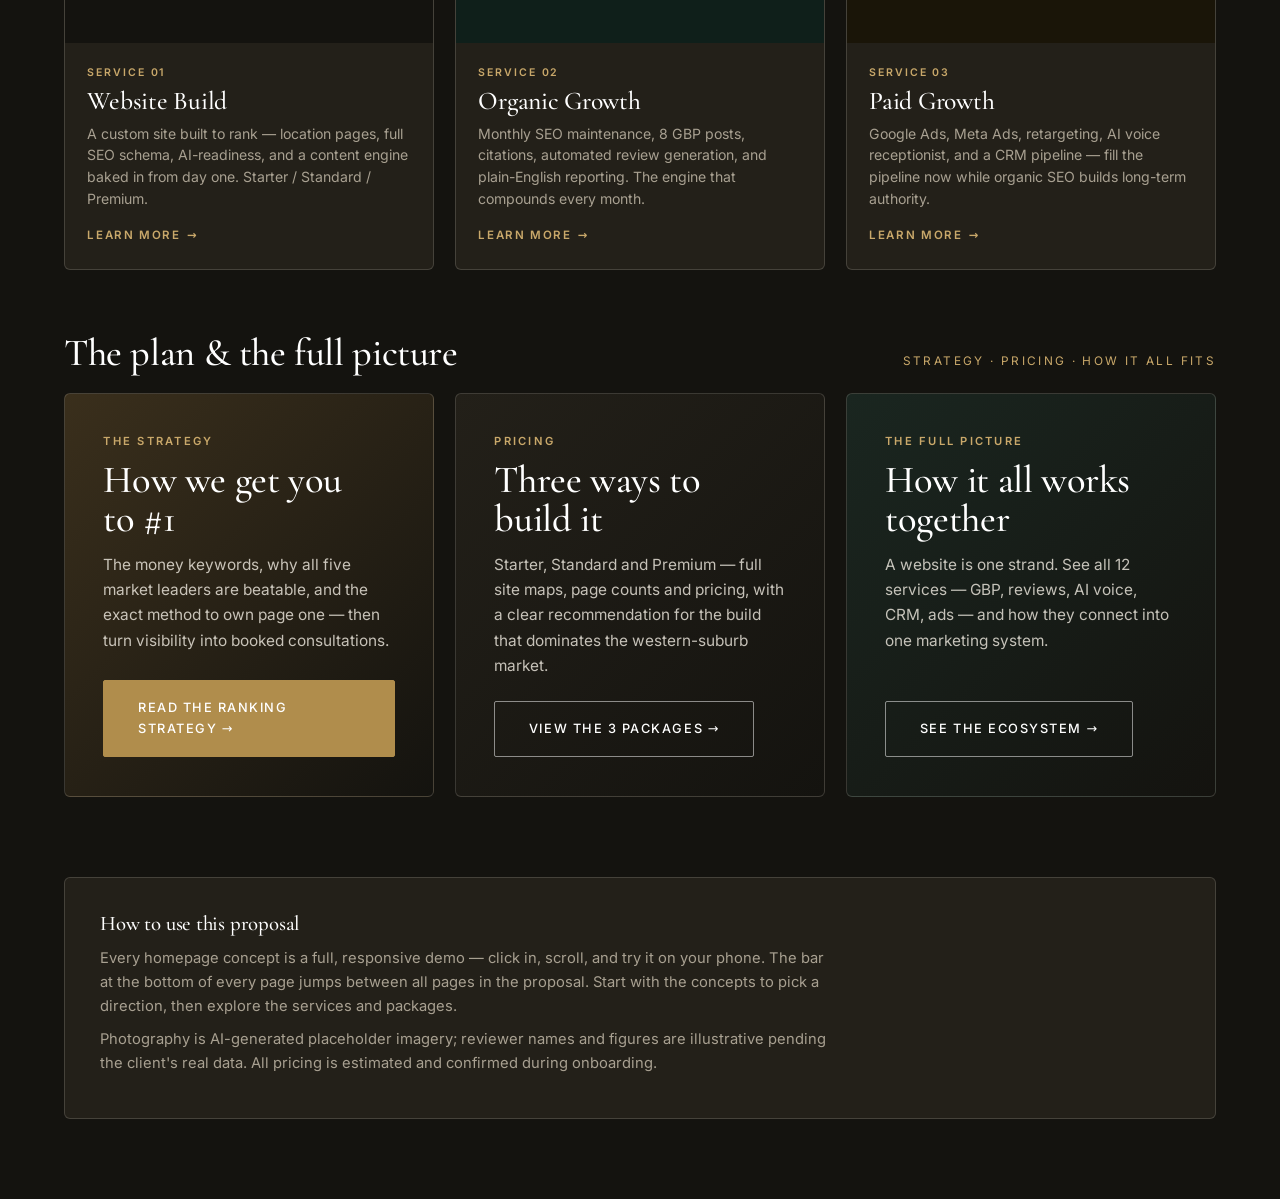
==== commit 8c47fe75: "Simplify pitch deck: 3 concepts, 3 service pages, ecosystem overview - Trim homepage grid from 7 to " ====
--- a/index.html
+++ b/index.html
@@ -374,13 +374,13 @@
 
 <header class="ix-hero">
   <div class="kicker">A2Z MKTG · Proposal for Luxe Development · June 2026</div>
-  <h1>A better website —<br>one built to <em>rank.</em></h1>
-  <p>Seven homepage directions tailored to the luxury-home market, the exact strategy to reach #1 for the
-  searches that win jobs, and three ways to build it. Explore the proposal below.</p>
+  <h1>A complete marketing system —<br>built to <em>rank &amp; convert.</em></h1>
+  <p>Three homepage concepts, three services (Website · Organic Growth · Paid Growth), and the full strategy to get Luxe Development to #1 for the searches that win jobs. Explore below.</p>
   <div class="ix-jump">
-    <a href="#concepts">7 Homepage Concepts</a>
-    <a href="strategy.html">The #1 Ranking Strategy</a>
-    <a href="packages.html">The 3 Packages</a>
+    <a href="#concepts">3 Homepage Concepts</a>
+    <a href="#services">The 3 Services</a>
+    <a href="strategy.html">Ranking Strategy</a>
+    <a href="packages.html">Packages &amp; Pricing</a>
   </div>
   <div class="ix-meta">
     <div><b>Client</b> &nbsp;Luxe Development Inc.</div>
@@ -392,50 +392,26 @@
 
 <!-- CONCEPTS -->
 <div class="sec-lbl" id="concepts">
-  <h2>Seven homepage concepts</h2>
-  <span>01 — 07 · same brand, seven strategies</span>
+  <h2>Three homepage concepts</h2>
+  <span>Three directions · same brand · pick the one that fits</span>
 </div>
 <main class="grid">
   <a class="card" href="01-editorial.html">
     <div class="card__img"><span class="card__no">01</span><img src="images/great-room.jpg" alt="Editorial concept"></div>
-    <div class="card__body"><span class="card__tag">Editorial</span><h3>The Editorial</h3>
-      <p>Architectural-Digest restraint — serif, whitespace, work as art.</p>
+    <div class="card__body"><span class="card__tag">Dark Luxury</span><h3>The Editorial</h3>
+      <p>Architectural-Digest restraint — dark, serif, whitespace. Work as art.</p>
       <span class="card__go">View live <span>→</span></span></div>
   </a>
-  <a class="card" href="02-cinematic.html">
-    <div class="card__img"><span class="card__no">02</span><img src="images/hero-exterior-dusk.jpg" alt="Cinematic concept"></div>
-    <div class="card__body"><span class="card__tag">Cinematic</span><h3>The Cinematic</h3>
-      <p>Dark, full-bleed, immersive. Maximum emotional first impression.</p>
-      <span class="card__go">View live <span>→</span></span></div>
-  </a>
-  <a class="card" href="03-method.html">
-    <div class="card__img"><span class="card__no">03</span><img src="images/facade-day.jpg" alt="Method concept"></div>
-    <div class="card__body"><span class="card__tag">Trust / Process</span><h3>The Method</h3>
-      <p>Leads with "The Luxe Method." Built to reassure high-ticket buyers.</p>
-      <span class="card__go">View live <span>→</span></span></div>
-  </a>
-  <a class="card" href="04-portfolio.html">
-    <div class="card__img"><span class="card__no">04</span><img src="images/outdoor-living.jpg" alt="Portfolio concept"></div>
-    <div class="card__body"><span class="card__tag">Work-first</span><h3>The Portfolio Grid</h3>
-      <p>A bento gallery of projects does the talking. Lets the work sell.</p>
-      <span class="card__go">View live <span>→</span></span></div>
-  </a>
-  <a class="card" href="05-local-authority.html">
-    <div class="card__img"><span class="card__no">05</span><img src="images/kitchen.jpg" alt="Local authority concept"></div>
-    <div class="card__body"><span class="card__tag">Conversion + SEO</span><h3>The Local Authority</h3>
-      <p>Lead form, click-to-call, reviews, 24-suburb block. Built to rank &amp; convert.</p>
-      <span class="card__go">View live <span>→</span></span></div>
-  </a>
-  <a class="card" href="06-heritage.html">
-    <div class="card__img"><span class="card__no">06</span><img src="images/heritage-estate.jpg" alt="Heritage concept"></div>
-    <div class="card__body"><span class="card__tag">Traditional Estate</span><h3>The Heritage</h3>
-      <p>Old-money estate aesthetic — symmetrical, crested, timeless.</p>
+  <a class="card" href="05-local-authority.html" style="border-color:var(--brass)">
+    <div class="card__img"><span class="card__no" style="background:var(--brass);color:#fff">05★</span><img src="images/kitchen.jpg" alt="Local authority concept"></div>
+    <div class="card__body"><span class="card__tag" style="color:var(--brass-dk)">★ Recommended · Conversion + SEO</span><h3>The Local Authority</h3>
+      <p>Lead form, click-to-call, reviews, suburb block. Built to rank and convert — the one A2Z recommends.</p>
       <span class="card__go">View live <span>→</span></span></div>
   </a>
   <a class="card" href="07-architect.html">
     <div class="card__img"><span class="card__no">07</span><img src="images/architect-modern.jpg" alt="Architect concept"></div>
     <div class="card__body"><span class="card__tag">Modern Minimal</span><h3>The Architect</h3>
-      <p>Contemporary-studio precision — grid, hairlines, negative space.</p>
+      <p>White, Swiss-grid precision — contemporary studio aesthetic for the modern builder.</p>
       <span class="card__go">View live <span>→</span></span></div>
   </a>
   <div class="card" style="justify-content:center;align-items:center;text-align:center;background:transparent;border-style:dashed">
@@ -448,27 +424,63 @@
 </main>
 
 <!-- FEATURES -->
-<div class="sec-lbl"><h2>The strategy, the build &amp; the ecosystem</h2><span>why it ranks · how we deliver · the full web</span></div>
+<!-- SERVICES -->
+<div class="sec-lbl" id="services">
+  <h2>Three services</h2>
+  <span>Website · Organic Growth · Paid Growth</span>
+</div>
+<section class="grid">
+  <a class="card" href="website.html">
+    <div class="card__img" style="background:var(--ink);display:flex;align-items:center;justify-content:center;aspect-ratio:16/10">
+      <span style="font-family:var(--serif);font-size:3rem;color:var(--brass);line-height:1">🏗️</span>
+    </div>
+    <div class="card__body">
+      <span class="card__tag">Service 01</span><h3>Website Build</h3>
+      <p>A custom site built to rank — location pages, full SEO schema, AI-readiness, and a content engine baked in from day one. Starter / Standard / Premium.</p>
+      <span class="card__go">Learn more <span>→</span></span>
+    </div>
+  </a>
+  <a class="card" href="organic-growth.html">
+    <div class="card__img" style="background:#0f1f1a;display:flex;align-items:center;justify-content:center;aspect-ratio:16/10">
+      <span style="font-family:var(--serif);font-size:3rem;color:#6FA88D;line-height:1">📈</span>
+    </div>
+    <div class="card__body">
+      <span class="card__tag">Service 02</span><h3>Organic Growth</h3>
+      <p>Monthly SEO maintenance, 8 GBP posts, citations, automated review generation, and plain-English reporting. The engine that compounds every month.</p>
+      <span class="card__go">Learn more <span>→</span></span>
+    </div>
+  </a>
+  <a class="card" href="paid-growth.html">
+    <div class="card__img" style="background:#1a1508;display:flex;align-items:center;justify-content:center;aspect-ratio:16/10">
+      <span style="font-family:var(--serif);font-size:3rem;color:var(--brass-lt);line-height:1">🎯</span>
+    </div>
+    <div class="card__body">
+      <span class="card__tag">Service 03</span><h3>Paid Growth</h3>
+      <p>Google Ads, Meta Ads, retargeting, AI voice receptionist, and a CRM pipeline — fill the pipeline now while organic SEO builds long-term authority.</p>
+      <span class="card__go">Learn more <span>→</span></span>
+    </div>
+  </a>
+</section>
+
+<!-- STRATEGY, PACKAGES, ECOSYSTEM -->
+<div class="sec-lbl"><h2>The plan &amp; the full picture</h2><span>strategy · pricing · how it all fits</span></div>
 <section class="feat">
   <a class="fcard fcard--brass" href="strategy.html">
-    <span class="tag">The Plan</span>
+    <span class="tag">The Strategy</span>
     <h3>How we get you to&nbsp;#1</h3>
-    <p>The money keywords (with real search volumes), why all five market leaders are beatable, and the
-    five-move method to own the top of the page — then turn it into booked jobs.</p>
+    <p>The money keywords, why all five market leaders are beatable, and the exact method to own page one — then turn visibility into booked consultations.</p>
     <span class="btn btn--brass">Read the Ranking Strategy →</span>
   </a>
   <a class="fcard" href="packages.html">
-    <span class="tag">The Build</span>
+    <span class="tag">Pricing</span>
     <h3>Three ways to build it</h3>
-    <p>Starter, Standard and Premium — full site maps, page counts and pricing for each, with a clear
-    recommendation for the build that actually dominates the western-suburb market.</p>
+    <p>Starter, Standard and Premium — full site maps, page counts and pricing, with a clear recommendation for the build that dominates the western-suburb market.</p>
     <span class="btn btn--on-dark">View the 3 Packages →</span>
   </a>
   <a class="fcard" href="ecosystem.html" style="background:linear-gradient(135deg,#1a2620,var(--ink))">
-    <span class="tag">The Full Web</span>
-    <h3>Beyond the website</h3>
-    <p>12 marketing services — GBP posts, review generation, AI voice receptionist, missed-call text-back,
-    CRM pipeline, and more. One strand vs. the whole web.</p>
+    <span class="tag">The Full Picture</span>
+    <h3>How it all works together</h3>
+    <p>A website is one strand. See all 12 services — GBP, reviews, AI voice, CRM, ads — and how they connect into one marketing system.</p>
     <span class="btn btn--on-dark">See the Ecosystem →</span>
   </a>
 </section>
@@ -476,25 +488,22 @@
 <section class="note">
   <div class="note__in">
     <h4>How to use this proposal</h4>
-    <p>Every concept is a full, responsive homepage — click in, scroll, resize, try it on your phone. The
-    switcher at the bottom of every page jumps between all seven plus the strategy and packages.</p>
-    <p>Photography is AI-generated placeholder imagery standing in for Luxe's real project photos; reviewer
-    names and figures are illustrative pending the client's real numbers.</p>
+    <p>Every homepage concept is a full, responsive demo — click in, scroll, and try it on your phone. The bar at the bottom of every page jumps between all pages in the proposal. Start with the concepts to pick a direction, then explore the services and packages.</p>
+    <p>Photography is AI-generated placeholder imagery; reviewer names and figures are illustrative pending the client's real data. All pricing is estimated and confirmed during onboarding.</p>
   </div>
 </section>
 
 <nav class="compbar" aria-label="Concept switcher">
-  <a class="compbar__home" href="index.html">✦&nbsp;Luxe</a>
+  <a class="compbar__home" href="index.html">✦ Luxe</a>
   <a href="01-editorial.html">01</a>
-  <a href="02-cinematic.html">02</a>
-  <a href="03-method.html">03</a>
-  <a href="04-portfolio.html">04</a>
   <a href="05-local-authority.html">05</a>
-  <a href="06-heritage.html">06</a>
   <a href="07-architect.html">07</a>
+  <a class="compbar__pill" href="website.html">Website</a>
+  <a class="compbar__pill" href="organic-growth.html">Organic</a>
+  <a class="compbar__pill" href="paid-growth.html">Paid Ads</a>
+  <a class="compbar__pill" href="ecosystem.html">Ecosystem</a>
   <a class="compbar__pill" href="strategy.html">Strategy</a>
   <a class="compbar__pill" href="packages.html">Packages</a>
-  <a class="compbar__pill" href="ecosystem.html">Ecosystem</a>
 </nav>
 <script src="luxe.js"></script>
 </body>
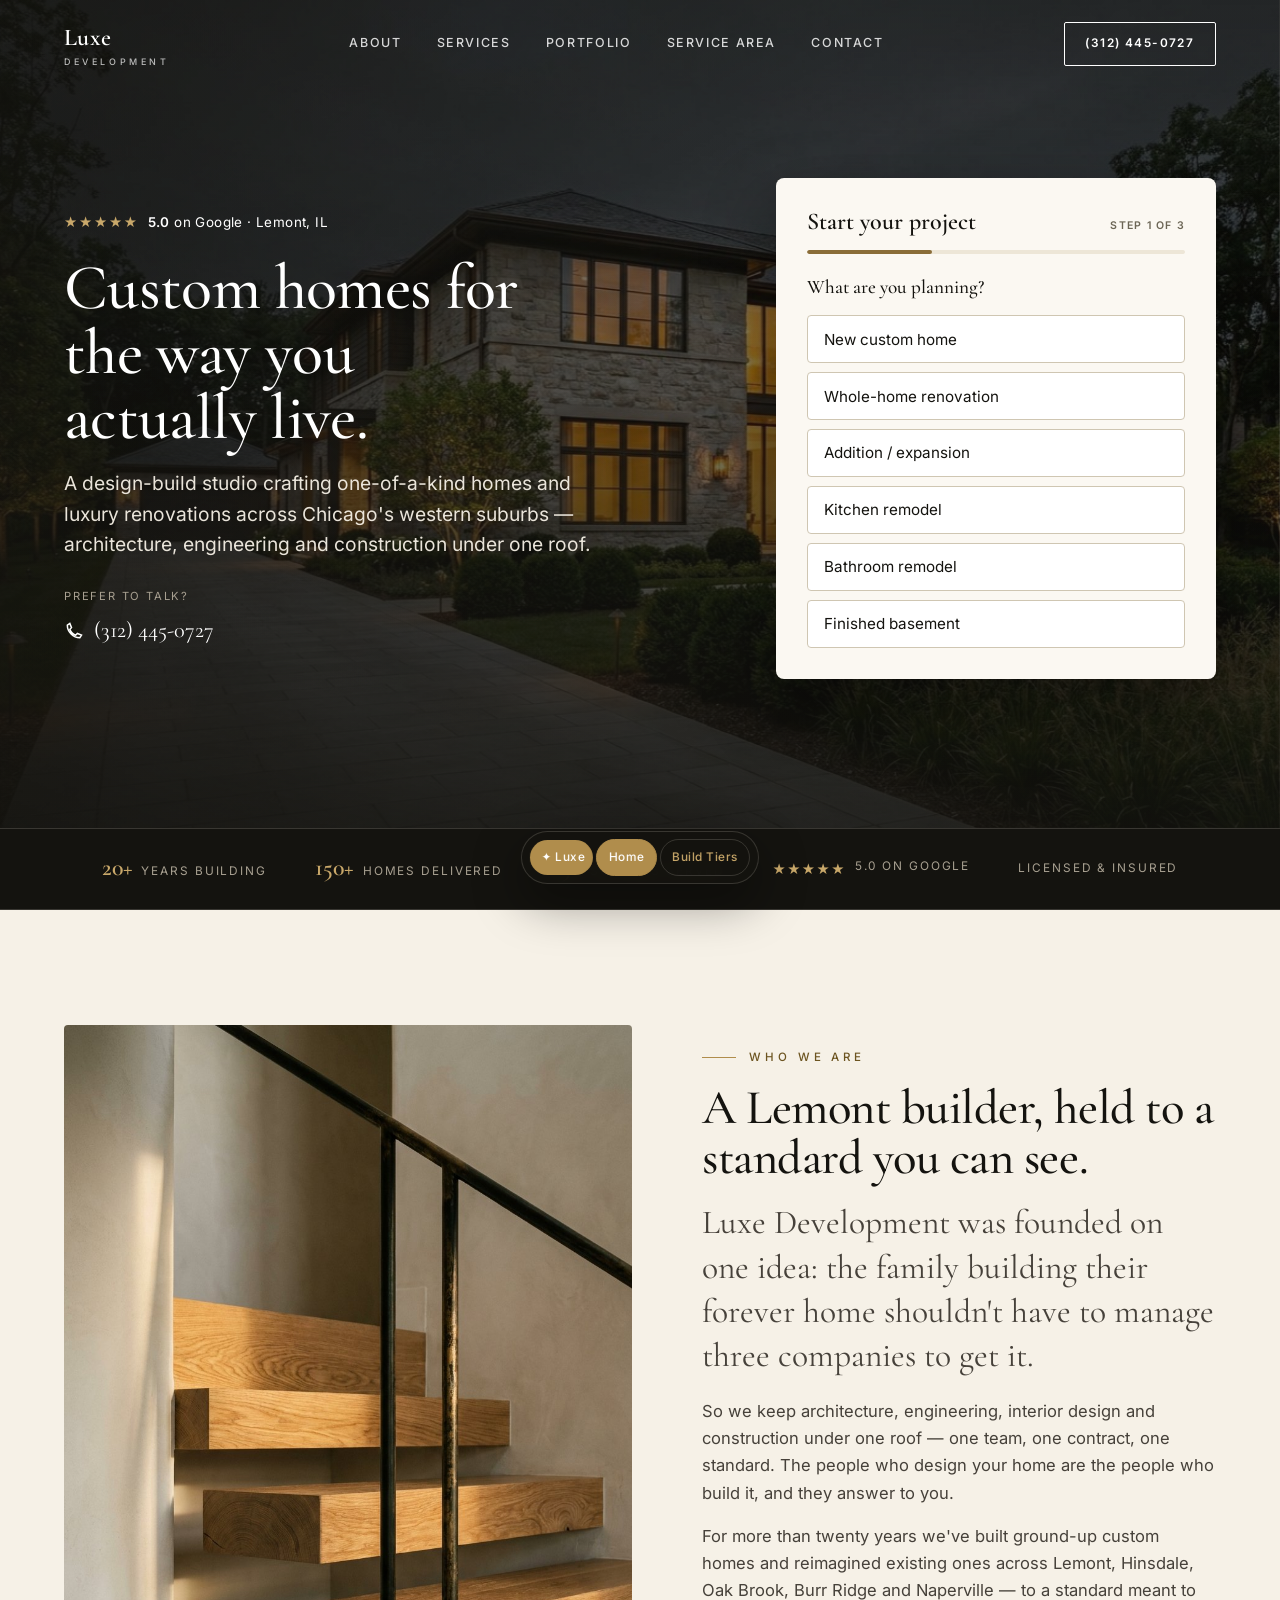
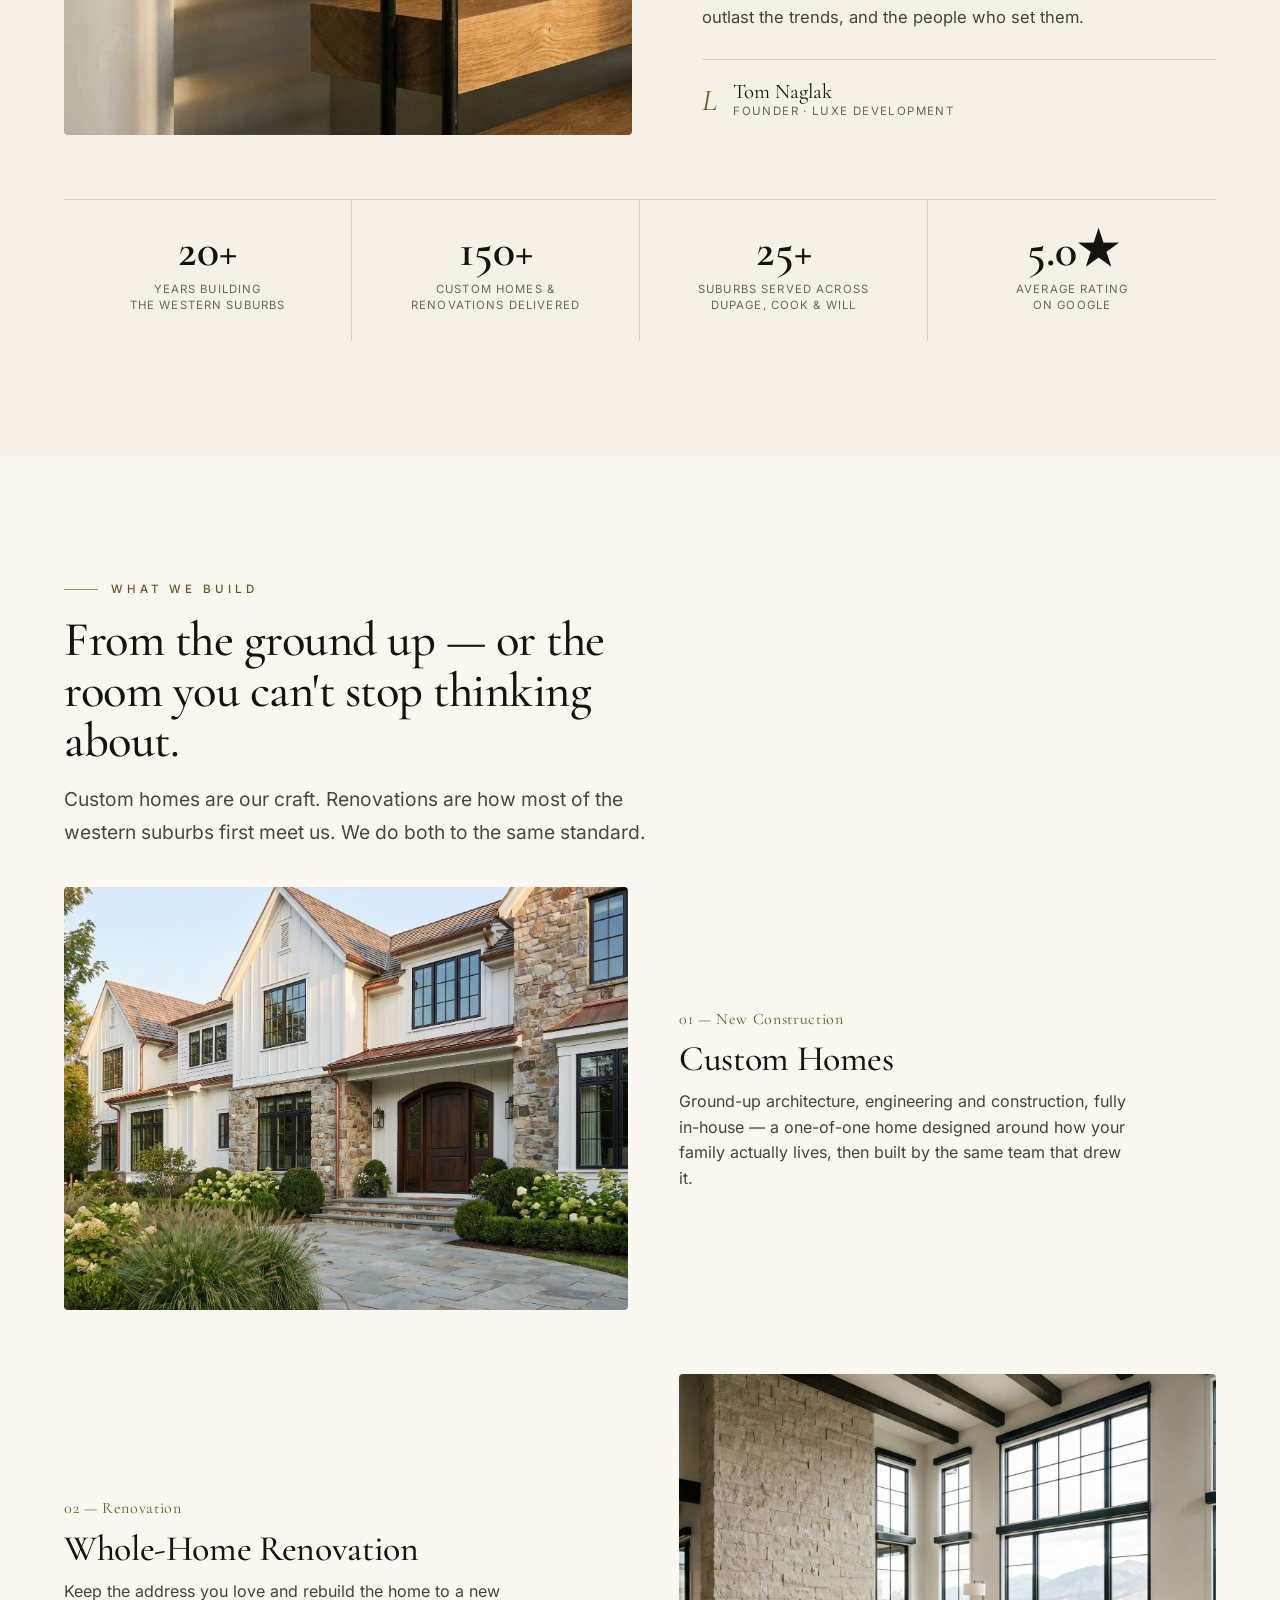
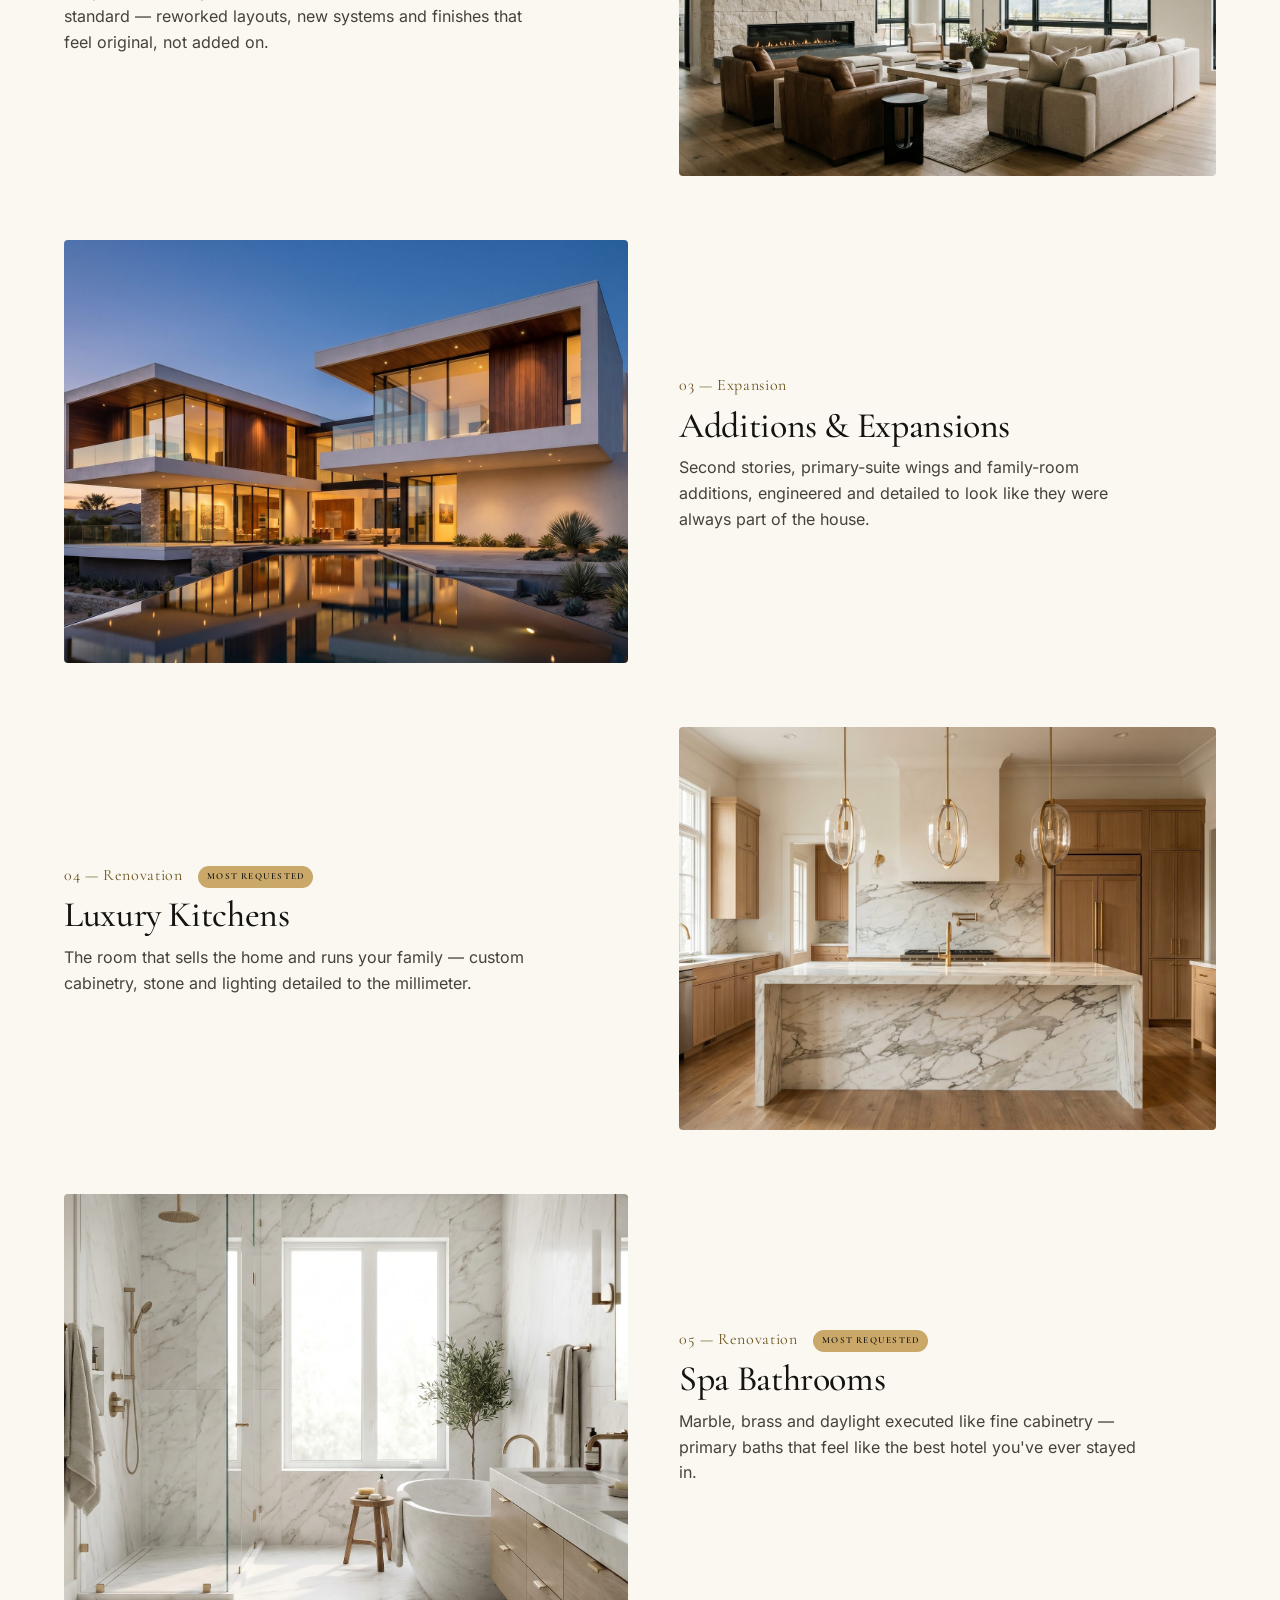
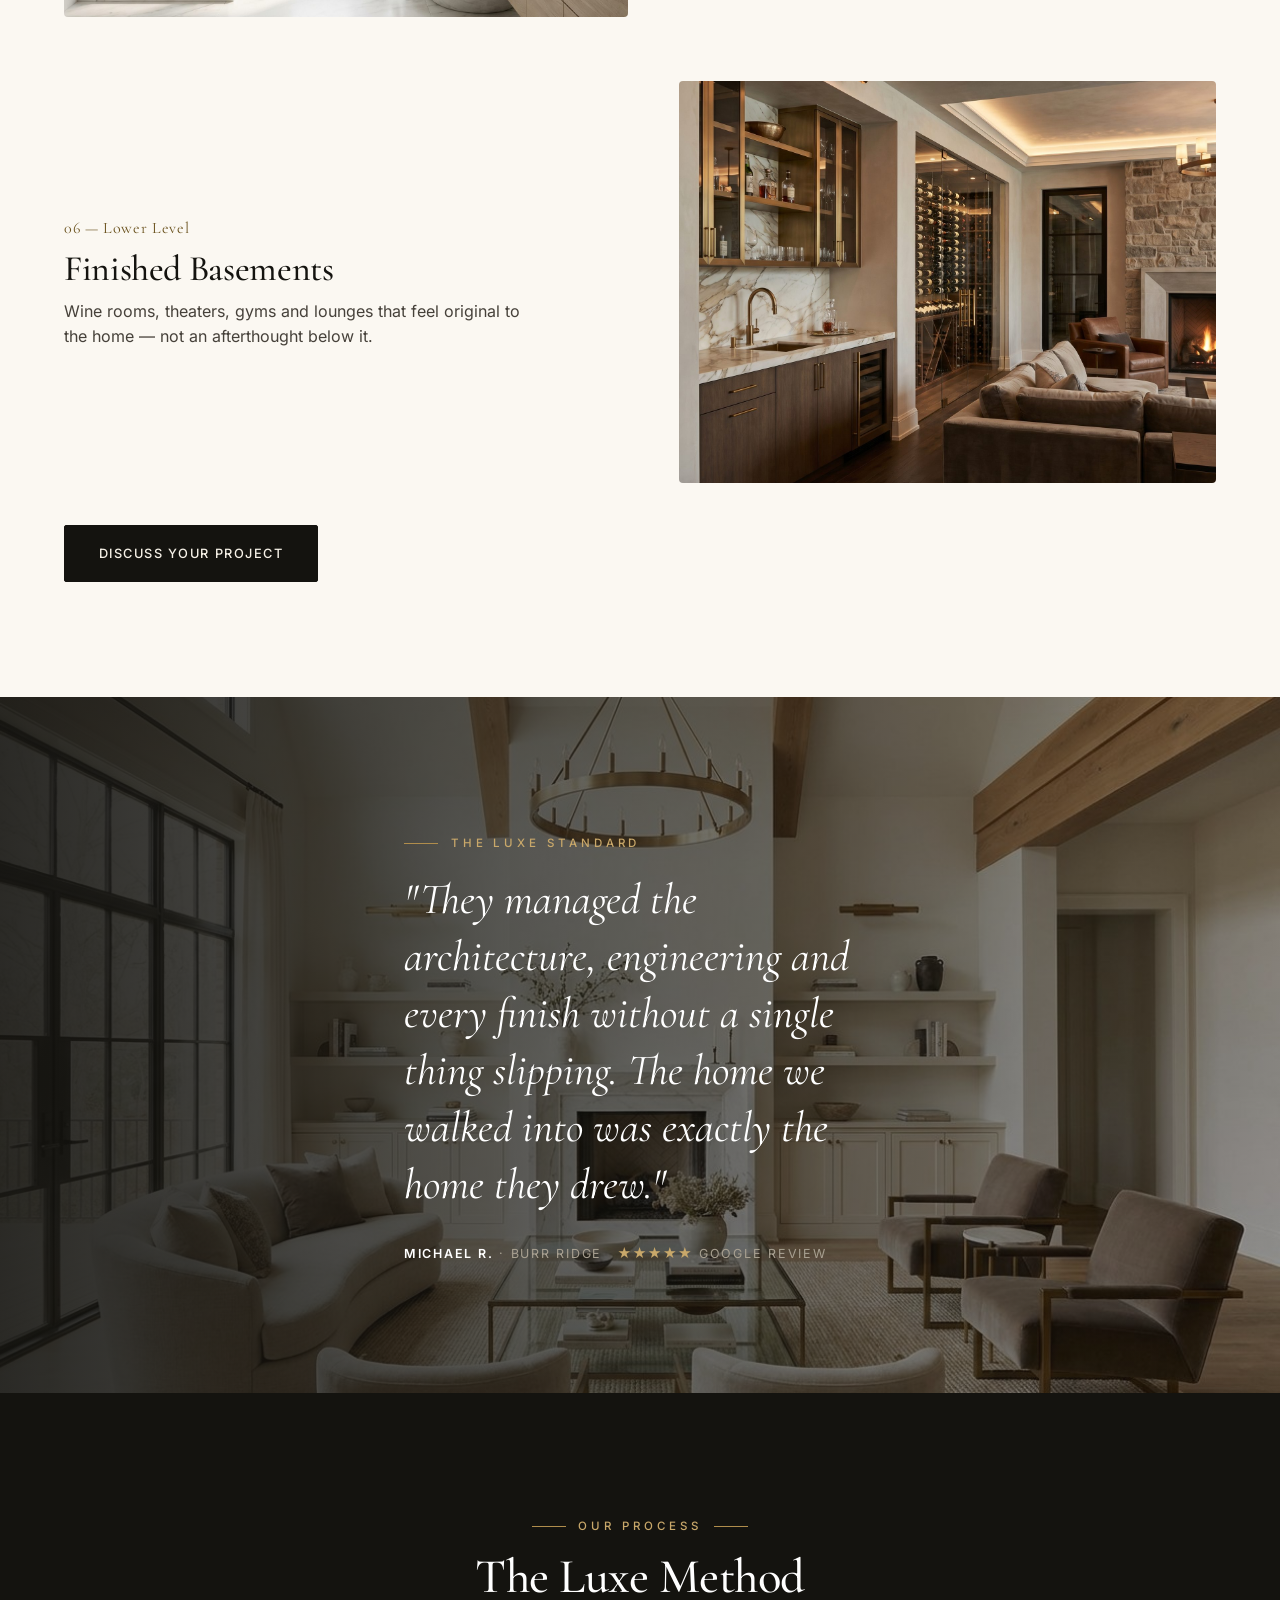
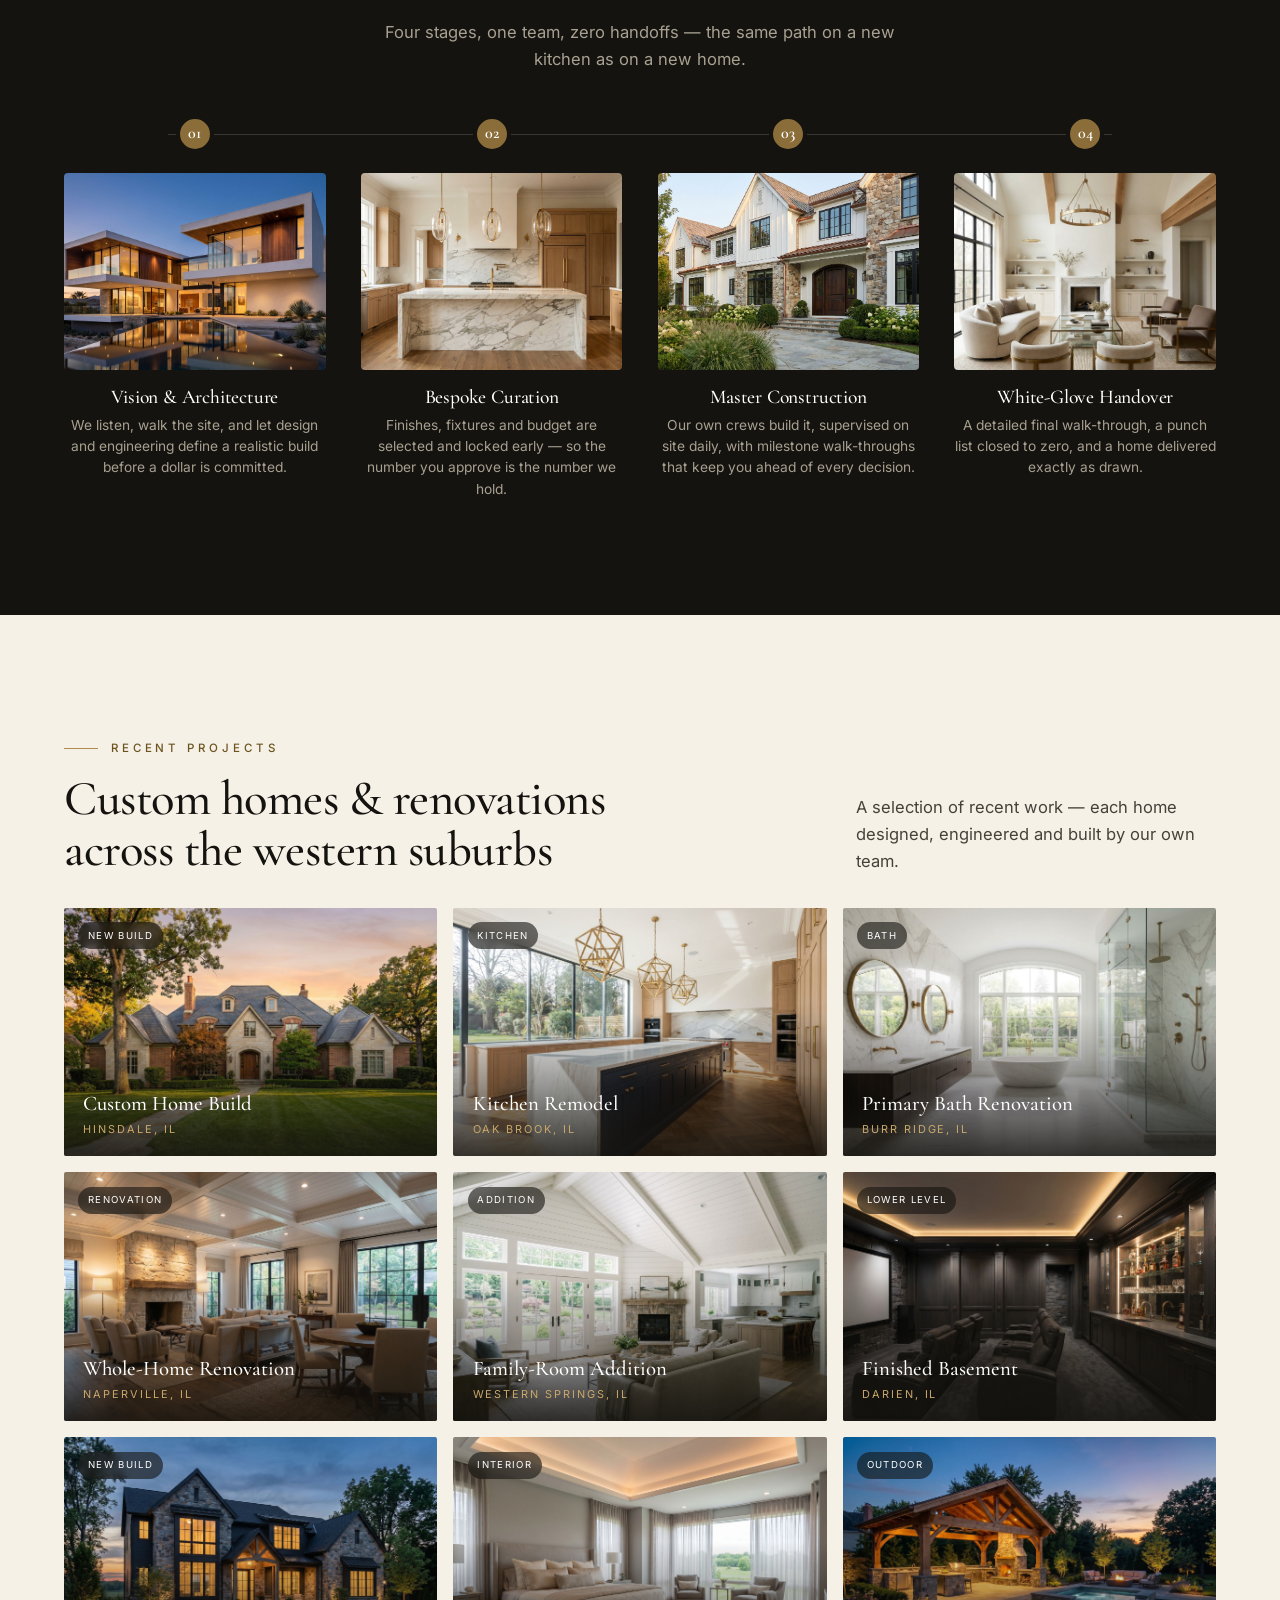
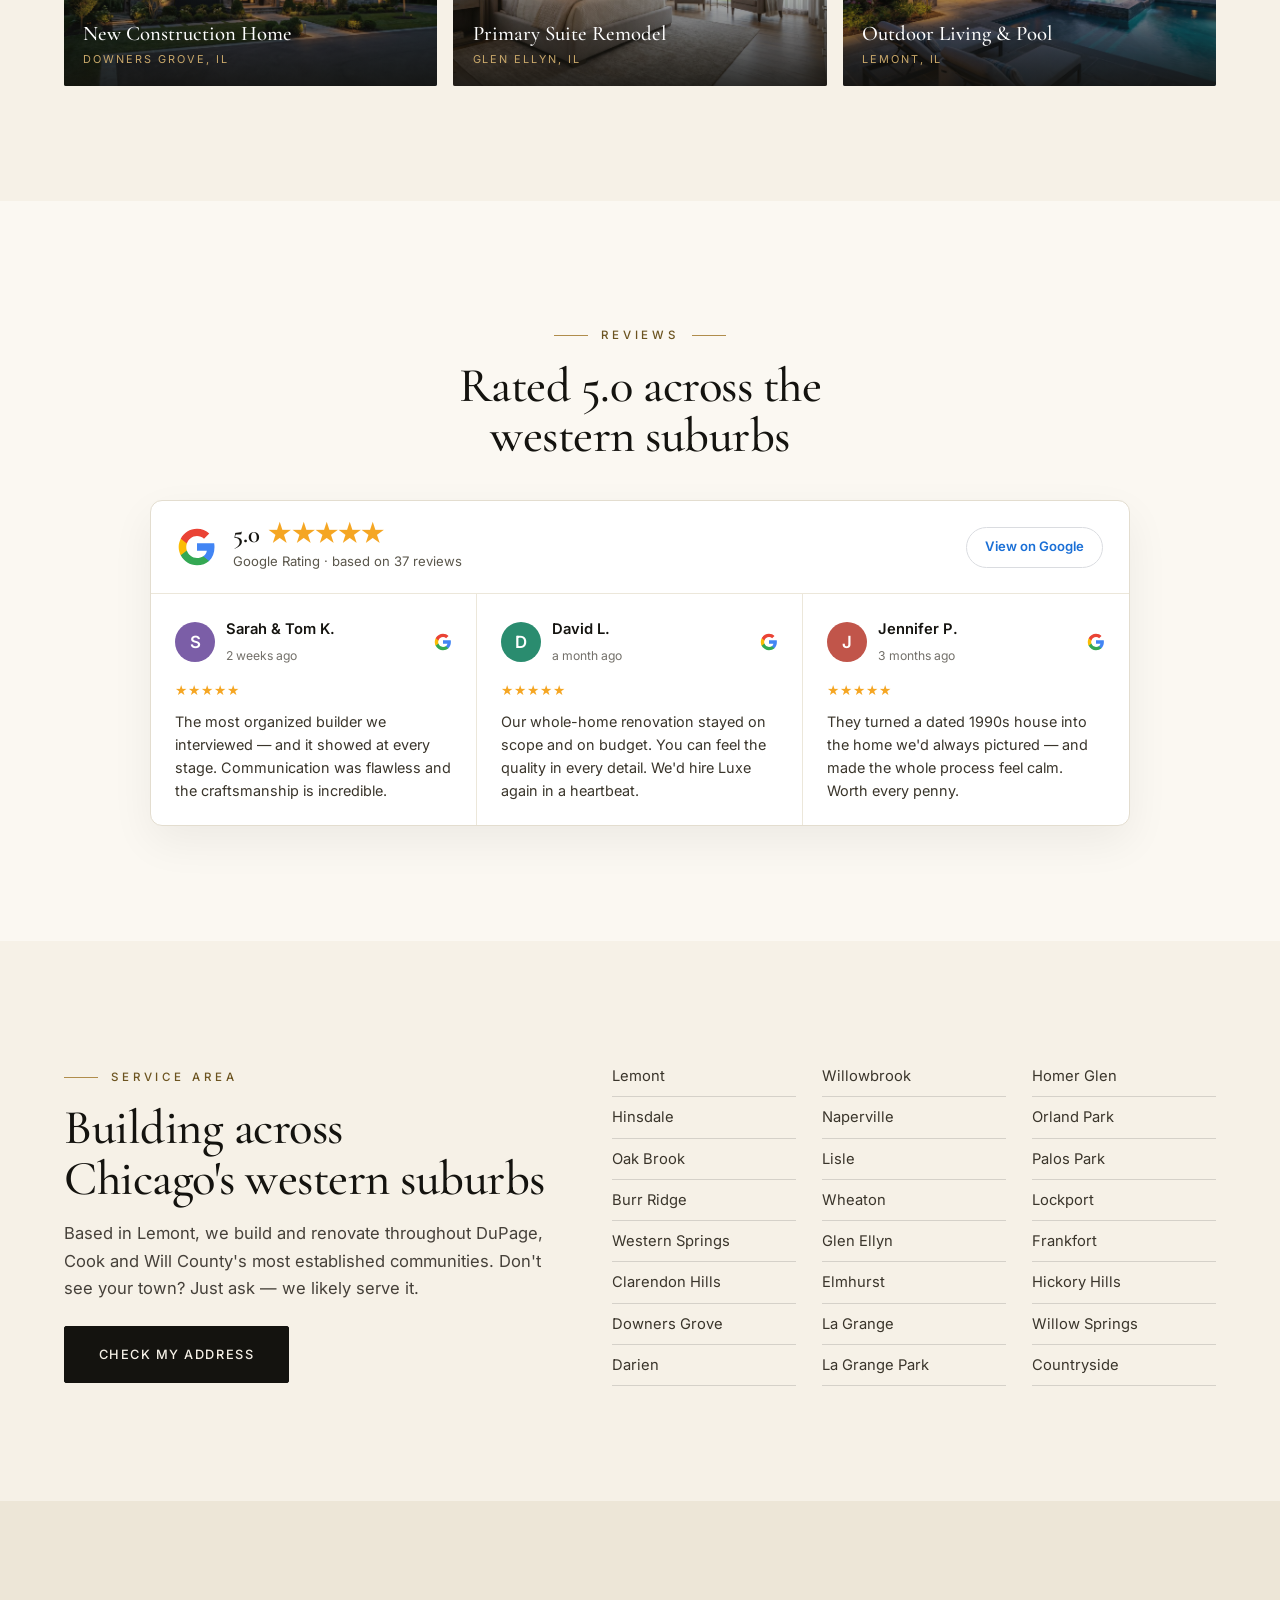
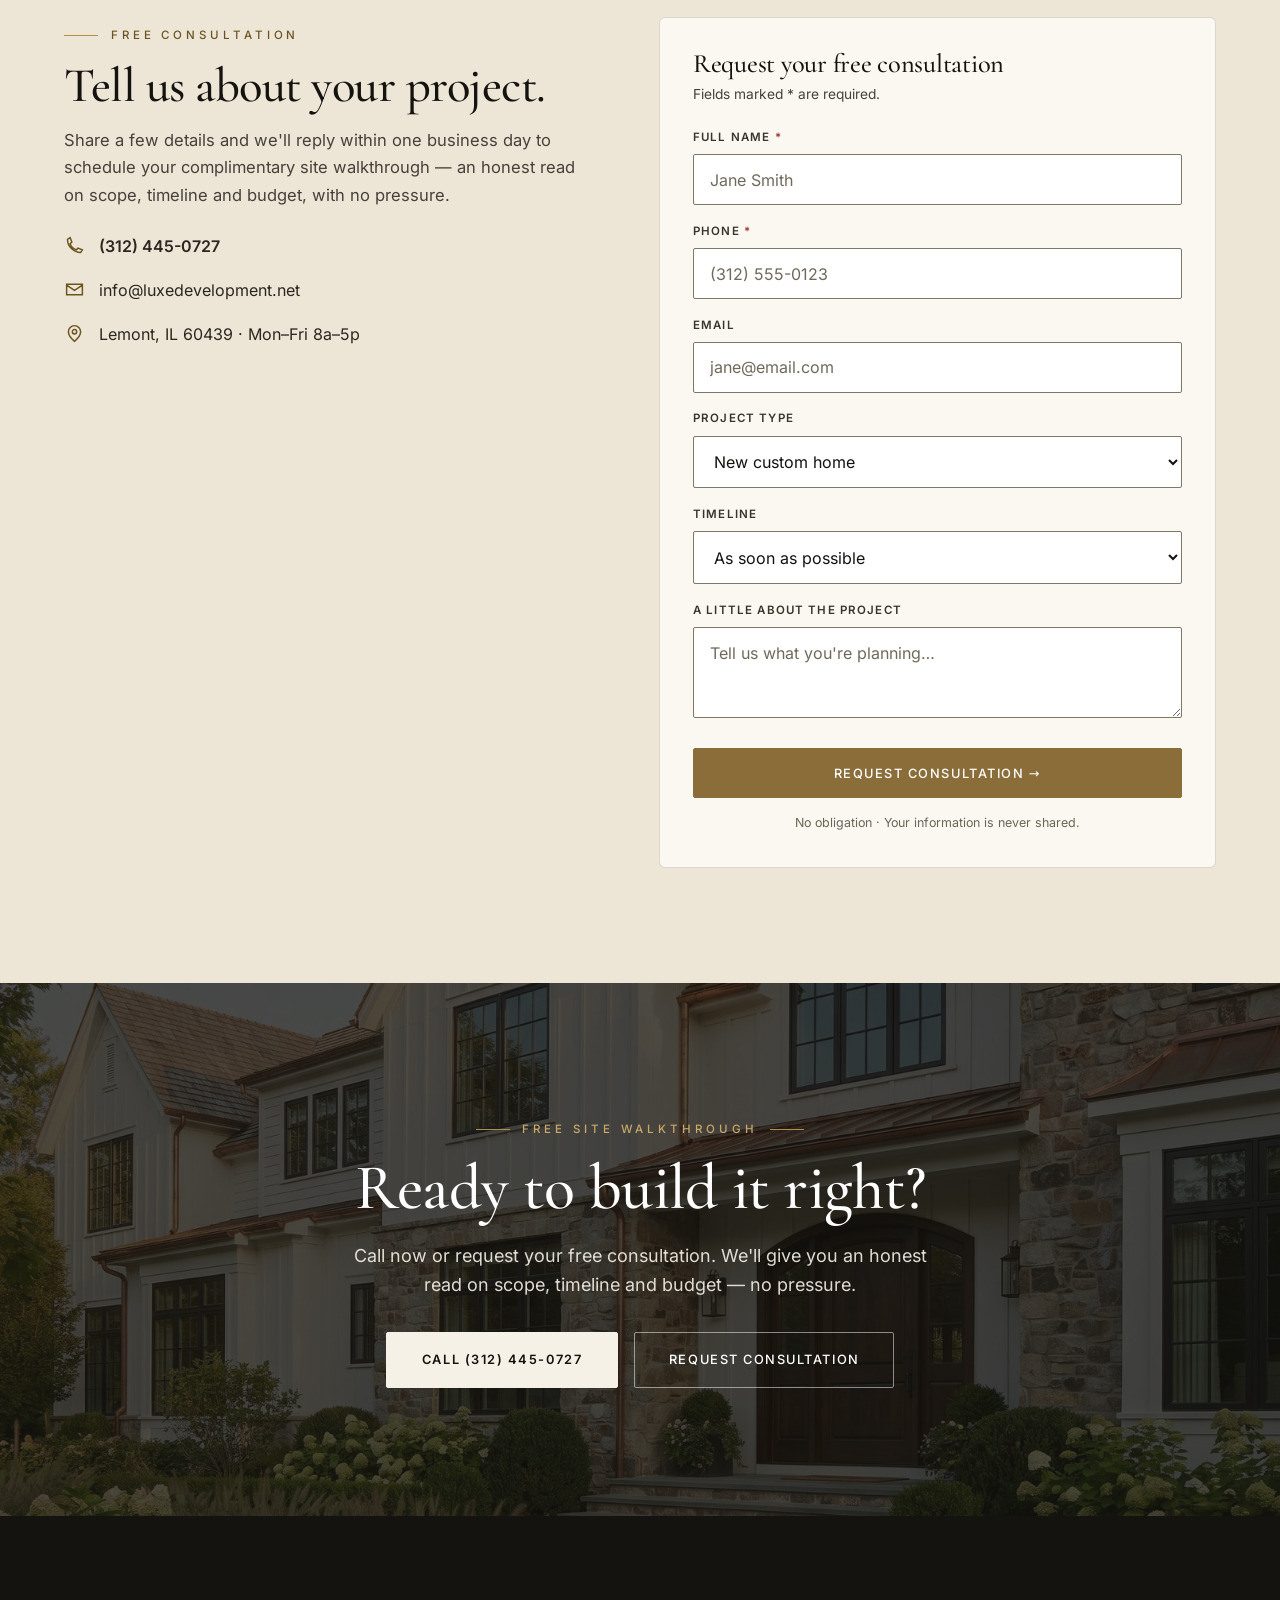
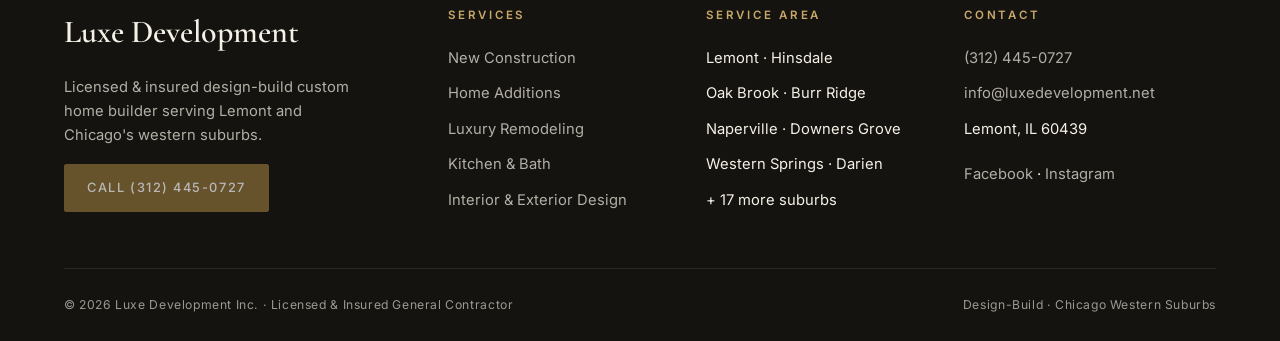
==== commit 0e77cdc0: "Trim pitch site to two pages: homepage (root) + website build tiers - Delete the 7 concept comps, ec" ====
--- a/index.html
+++ b/index.html
@@ -3,6 +3,7 @@
 <head>
 <meta charset="UTF-8">
 <meta name="viewport" content="width=device-width, initial-scale=1.0">
+<script>document.documentElement.className+=' js';</script>
 <link rel="canonical" href="https://luxe-development-pitch.vercel.app/">
 <meta name="robots" content="index,follow,max-image-preview:large,max-snippet:-1">
 <meta name="theme-color" content="#14130F">
@@ -14,71 +15,255 @@
 <link rel="apple-touch-icon" href="/apple-touch-icon.png">
 <link rel="manifest" href="/site.webmanifest">
 <meta property="og:type" content="website"><meta property="og:site_name" content="Luxe Development">
-<meta property="og:locale" content="en_US"><meta property="og:title" content="Luxe Development — A Better Website, Built to Rank | A2Z MKTG Proposal">
-<meta property="og:description" content="A2Z MKTG proposal for Luxe Development: 7 homepage concepts, the #1 ranking strategy, and 3 build packages."><meta property="og:url" content="https://luxe-development-pitch.vercel.app/">
+<meta property="og:locale" content="en_US"><meta property="og:title" content="Luxe Development | Custom Home Builder &amp; Remodeler — Lemont &amp; Chicago's Western Suburbs">
+<meta property="og:description" content="Award-quality custom homes, additions &amp; luxury remodels in Lemont, Hinsdale, Oak Brook, Naperville &amp; 20+ western suburbs. Rated 5.0 on Google. Free site walkthrough — (312) 445-0727."><meta property="og:url" content="https://luxe-development-pitch.vercel.app/">
 <meta property="og:image" content="https://luxe-development-pitch.vercel.app/images/og-luxe.jpg"><meta property="og:image:width" content="1200"><meta property="og:image:height" content="630">
 <meta property="og:image:alt" content="Luxe Development luxury custom home at dusk">
-<meta name="twitter:card" content="summary_large_image"><meta name="twitter:title" content="Luxe Development — A Better Website, Built to Rank | A2Z MKTG Proposal">
-<meta name="twitter:description" content="A2Z MKTG proposal for Luxe Development: 7 homepage concepts, the #1 ranking strategy, and 3 build packages."><meta name="twitter:image" content="https://luxe-development-pitch.vercel.app/images/og-luxe.jpg">
-<title>Luxe Development — A Better Website, Built to Rank | A2Z MKTG Proposal</title>
-<meta name="description" content="A2Z MKTG proposal for Luxe Development: 7 homepage concepts, the #1 ranking strategy, and 3 build packages.">
+<meta name="twitter:card" content="summary_large_image"><meta name="twitter:title" content="Luxe Development | Custom Home Builder &amp; Remodeler — Lemont &amp; Chicago's Western Suburbs">
+<meta name="twitter:description" content="Award-quality custom homes, additions &amp; luxury remodels in Lemont, Hinsdale, Oak Brook, Naperville &amp; 20+ western suburbs. Rated 5.0 on Google. Free site walkthrough — (312) 445-0727."><meta name="twitter:image" content="https://luxe-development-pitch.vercel.app/images/og-luxe.jpg">
+<title>Luxe Development | Custom Home Builder &amp; Remodeler — Lemont &amp; Chicago's Western Suburbs</title>
+<meta name="description" content="Award-quality custom homes, additions &amp; luxury remodels in Lemont, Hinsdale, Oak Brook, Naperville &amp; 20+ western suburbs. Rated 5.0 on Google. Free site walkthrough — (312) 445-0727.">
+<link rel="preload" as="image" href="images/lux-hero.jpg" fetchpriority="high">
 <link rel="stylesheet" href="luxe-system.css">
 <style>
-  body{background:var(--ink);color:var(--ivory)}
-  .ix-hero{padding:clamp(3.5rem,8vw,6rem) var(--pad) clamp(2rem,4vw,3rem);max-width:var(--maxw);margin:0 auto}
-  .ix-hero .kicker{font-size:.72rem;letter-spacing:.3em;text-transform:uppercase;color:var(--brass-lt);font-weight:500}
-  .ix-hero h1{font-size:clamp(2.5rem,6.4vw,5rem);color:#fff;margin:1rem 0;line-height:1.0}
-  .ix-hero h1 em{font-style:italic;color:var(--brass-lt)}
-  .ix-hero p{max-width:60ch;color:rgba(246,241,231,.75);font-size:1.15rem}
-  .ix-jump{display:flex;gap:.8rem;flex-wrap:wrap;margin-top:1.8rem}
-  .ix-jump a{font-size:.78rem;letter-spacing:.1em;text-transform:uppercase;font-weight:500;padding:.8rem 1.3rem;
-    border:1px solid var(--line-dk);border-radius:100px;transition:.3s;color:#cfc7b6}
-  .ix-jump a:hover{background:var(--brass);border-color:var(--brass);color:#fff}
-  .ix-meta{display:flex;gap:2rem;flex-wrap:wrap;margin-top:1.8rem;font-size:.82rem;color:var(--stone-lt);
-    border-top:1px solid var(--line-dk);padding-top:1.4rem}
-  .ix-meta b{color:#fff;font-weight:600}
-
-  .sec-lbl{max-width:var(--maxw);margin:0 auto;padding:2rem var(--pad) 0;display:flex;justify-content:space-between;align-items:baseline;flex-wrap:wrap;gap:1rem}
-  .sec-lbl h2{font-size:clamp(1.6rem,3vw,2.4rem);color:#fff}
-  .sec-lbl span{font-size:.74rem;letter-spacing:.2em;text-transform:uppercase;color:var(--brass-lt)}
-
-  .grid{max-width:var(--maxw);margin:0 auto;padding:1.2rem var(--pad) 2rem;
-    display:grid;grid-template-columns:repeat(3,1fr);gap:1.3rem}
-  @media(max-width:900px){.grid{grid-template-columns:repeat(2,1fr)}}
-  @media(max-width:600px){.grid{grid-template-columns:1fr}}
-  .card{position:relative;border:1px solid var(--line-dk);border-radius:6px;overflow:hidden;background:var(--charcoal);
-    transition:.4s;display:flex;flex-direction:column}
-  .card:hover{transform:translateY(-5px);border-color:var(--brass);box-shadow:0 26px 60px rgba(0,0,0,.45)}
-  .card__img{aspect-ratio:16/10;overflow:hidden;position:relative}
-  .card__img img{width:100%;height:100%;object-fit:cover;transition:1s ease}
-  .card:hover .card__img img{transform:scale(1.05)}
-  .card__no{position:absolute;top:.9rem;left:.9rem;z-index:2;font-family:var(--serif);font-size:.9rem;
-    background:rgba(20,19,15,.7);backdrop-filter:blur(6px);border:1px solid var(--line-dk);
-    width:34px;height:34px;display:grid;place-items:center;border-radius:50%;color:var(--brass-lt)}
-  .card__body{padding:1.3rem 1.4rem 1.5rem;flex:1;display:flex;flex-direction:column}
-  .card__tag{font-size:.66rem;letter-spacing:.18em;text-transform:uppercase;color:var(--brass-lt);font-weight:600}
-  .card__body h3{font-size:1.6rem;color:#fff;margin:.4rem 0 .5rem}
-  .card__body p{font-size:.88rem;color:var(--stone-lt);flex:1;line-height:1.55}
-  .card__go{margin-top:1rem;font-size:.72rem;letter-spacing:.14em;text-transform:uppercase;font-weight:600;color:var(--brass-lt);display:inline-flex;gap:.4rem}
-  .card__go span{transition:.3s}.card:hover .card__go span{transform:translateX(5px)}
-
-  /* feature blocks */
-  .feat{max-width:var(--maxw);margin:0 auto;padding:1.2rem var(--pad) 5rem;display:grid;grid-template-columns:1fr 1fr 1fr;gap:1.3rem}
-  @media(max-width:980px){.feat{grid-template-columns:1fr 1fr}}
-  @media(max-width:600px){.feat{grid-template-columns:1fr}}
-  .fcard{position:relative;border:1px solid var(--line-dk);border-radius:6px;overflow:hidden;padding:clamp(1.8rem,3vw,2.6rem);
-    background:linear-gradient(135deg,var(--charcoal),var(--ink));transition:.4s;display:flex;flex-direction:column;min-height:260px}
-  .fcard:hover{border-color:var(--brass);transform:translateY(-5px)}
-  .fcard--brass{background:linear-gradient(135deg,#3a2f1c,var(--ink))}
-  .fcard .tag{font-size:.7rem;letter-spacing:.2em;text-transform:uppercase;color:var(--brass-lt);font-weight:600}
-  .fcard h3{font-family:var(--serif);font-size:clamp(1.8rem,3vw,2.6rem);color:#fff;margin:.6rem 0 .7rem}
-  .fcard p{color:rgba(246,241,231,.78);flex:1;font-size:.96rem;max-width:46ch}
-  .fcard .btn{align-self:flex-start;margin-top:1.4rem}
-
-  .note{max-width:var(--maxw);margin:0 auto;padding:0 var(--pad) 5rem}
-  .note__in{background:var(--charcoal);border:1px solid var(--line-dk);border-radius:6px;padding:clamp(1.6rem,3vw,2.2rem)}
-  .note__in h4{font-family:var(--serif);font-size:1.3rem;color:#fff;margin-bottom:.7rem}
-  .note__in p{color:var(--stone-lt);font-size:.92rem;max-width:82ch;margin-bottom:.5rem}
+  /* ============================================================
+     V5 · LOCAL AUTHORITY — production homepage
+     Photo-first · WCAG 2.2 AA · page-scoped (shared system untouched)
+     ============================================================ */
+
+  /* --- Accessibility foundations ------------------------------ */
+  .skip{position:absolute;left:1rem;top:-3.5rem;z-index:300;background:var(--ink);color:#fff;
+    padding:.75rem 1.2rem;border-radius:4px;font-size:.8rem;letter-spacing:.04em;transition:top .2s}
+  .skip:focus{top:1rem}
+  /* Visible keyboard focus — the shared system removed it; restore it everywhere */
+  a:focus-visible,button:focus-visible,input:focus-visible,select:focus-visible,
+  textarea:focus-visible,summary:focus-visible,[tabindex]:focus-visible{
+    outline:3px solid var(--brass-dk);outline-offset:3px;border-radius:2px}
+  .is-dark a:focus-visible,.is-dark button:focus-visible,.is-dark input:focus-visible,
+  .is-dark select:focus-visible,.is-dark summary:focus-visible{outline-color:var(--brass-lt)}
+  /* Reveal: content is visible by default; only hidden once JS is confirmed (no JS = no loss) */
+  .reveal{opacity:1;transform:none}
+  .js .reveal{opacity:0;transform:translateY(24px);transition:.85s cubic-bezier(.2,.7,.2,1)}
+  .js .reveal.in{opacity:1;transform:none}
+  @media(prefers-reduced-motion:reduce){.js .reveal{opacity:1!important;transform:none!important;transition:none}}
+
+  /* --- AA-safe accent colors (override sub-contrast defaults on light) --- */
+  .eyebrow{color:#6c5420}
+  .is-dark .eyebrow,.eyebrow.on-dark{color:var(--brass-lt)}
+
+  /* --- Nav ---------------------------------------------------- */
+  .la-nav{color:#fff}
+  .la-nav.scrolled{background:rgba(20,19,15,.93);backdrop-filter:blur(12px);border-bottom:1px solid var(--line-dk)}
+  .la-nav .nav__links a{padding:.5rem 0}
+
+  /* --- Buttons with guaranteed contrast ----------------------- */
+  .btn-solid{display:inline-flex;align-items:center;gap:.6rem;font-family:var(--sans);font-size:.8rem;
+    font-weight:600;letter-spacing:.12em;text-transform:uppercase;padding:1.05rem 2.2rem;border:1px solid var(--ivory);
+    background:var(--ivory);color:var(--ink);border-radius:2px;transition:.3s ease;cursor:pointer}
+  .btn-solid:hover{background:var(--brass-lt);border-color:var(--brass-lt);color:var(--ink);transform:translateY(-2px)}
+  /* Darken the shared brass button so white label text clears WCAG AA (was ~3.3:1) */
+  .btn--brass{background:var(--brass-dk);border-color:var(--brass-dk)}
+  .btn--brass:hover{background:#6f561c;border-color:#6f561c}
+
+  /* --- HERO (full-bleed, split: copy + quiz) ------------------ */
+  .hero{position:relative;min-height:92vh;display:flex;align-items:center;color:#fff;overflow:hidden}
+  .hero__bg{position:absolute;inset:0;z-index:0}
+  .hero__bg img{width:100%;height:100%;object-fit:cover;object-position:center 60%}
+  .hero__scrim{position:absolute;inset:0;z-index:1;background:
+    linear-gradient(180deg,rgba(20,19,15,.5) 0%,rgba(20,19,15,.18) 42%,rgba(20,19,15,.8) 100%),
+    linear-gradient(78deg,rgba(20,19,15,.82),rgba(20,19,15,.28) 70%)}
+  .hero__in{position:relative;z-index:2;width:100%;padding-block:clamp(6.5rem,12vh,8.5rem) clamp(3rem,7vw,5rem)}
+  .hero__grid{display:grid;grid-template-columns:1.05fr .95fr;gap:clamp(2rem,5vw,4.5rem);align-items:center}
+  .hero__rating{display:inline-flex;gap:.55rem;align-items:center;font-size:.84rem;letter-spacing:.03em;margin-bottom:1.3rem}
+  .hero__rating .stars{color:var(--brass-lt);font-size:.92rem;letter-spacing:.12em}
+  .hero h1{font-size:clamp(2.4rem,5vw,4.4rem);color:#fff;max-width:16ch;margin-bottom:1.1rem;line-height:1.02}
+  .hero__sub{font-size:clamp(1.04rem,1.5vw,1.25rem);color:rgba(246,241,231,.94);max-width:46ch;margin-bottom:1.7rem;line-height:1.6}
+  .hero__calllabel{font-size:.7rem;letter-spacing:.16em;text-transform:uppercase;color:var(--stone-lt);display:block;margin-bottom:.4rem}
+  .hero__call{display:inline-flex;align-items:center;gap:.6rem;font-family:var(--serif);font-size:1.4rem;color:#fff}
+  .hero__call svg{width:20px;height:20px;flex:none}
+  @media(max-width:880px){.hero{min-height:0}.hero__grid{grid-template-columns:1fr;gap:2.2rem}.hero__in{padding-block:6.5rem 3rem}}
+  .hero__bg,.hero__in{will-change:transform}                 /* JS parallax + scroll-away fade */
+  @media(prefers-reduced-motion:no-preference){.hero__copy{animation:heroup 1s .05s both cubic-bezier(.2,.7,.2,1)}}
+  @keyframes heroup{from{opacity:0;transform:translateY(22px)}to{opacity:1;transform:none}}
+
+  /* --- Hero quiz card ----------------------------------------- */
+  .hero__form{width:100%}
+  .quiz{background:#fbf8f2;color:var(--ink);border-radius:8px;box-shadow:0 30px 70px rgba(0,0,0,.42);
+    padding:clamp(1.5rem,2.4vw,2rem);max-width:440px;margin-left:auto;width:100%}
+  .quiz__head{display:flex;justify-content:space-between;align-items:baseline;gap:1rem}
+  .quiz__title{font-family:var(--serif);font-size:1.5rem;font-weight:600;line-height:1.1}
+  .quiz__count{font-size:.66rem;letter-spacing:.12em;text-transform:uppercase;color:#6b6555;white-space:nowrap;font-weight:600}
+  .quiz__bar{height:4px;background:var(--bone);border-radius:100px;overflow:hidden;margin:.9rem 0 1.4rem}
+  .quiz__bar span{display:block;height:100%;width:33%;background:var(--brass-dk);border-radius:100px;transition:width .35s ease}
+  .quiz__step{border:0;padding:0;margin:0;min-width:0}
+  .quiz__step:not([hidden]){animation:qin .3s ease}
+  @keyframes qin{from{opacity:0;transform:translateY(6px)}to{opacity:1;transform:none}}
+  @media(prefers-reduced-motion:reduce){.quiz__step:not([hidden]){animation:none}}
+  .quiz__q{font-family:var(--serif);font-size:1.2rem;font-weight:500;margin-bottom:1rem;line-height:1.2;padding:0;float:none}
+  .quiz__opts{display:grid;gap:.55rem}
+  .quiz__opt{display:flex;align-items:center;justify-content:space-between;gap:.6rem;width:100%;text-align:left;
+    padding:.85rem 1rem;border:1px solid #cfc6b2;border-radius:4px;background:#fff;color:var(--ink);cursor:pointer;
+    font-family:var(--sans);font-size:.95rem;transition:.18s ease}
+  .quiz__opt:hover{border-color:var(--brass-dk);background:#fffdf9}
+  .quiz__opt[aria-pressed="true"]{border-color:var(--brass-dk);background:rgba(176,141,76,.14);font-weight:600}
+  .quiz__opt::after{content:"→";color:var(--brass-dk);opacity:0;transition:.18s}
+  .quiz__opt:hover::after{opacity:1}
+  .quiz__chosen{font-size:.74rem;color:#6b6555;margin:-.2rem 0 1rem}
+  .quiz__chosen b{color:var(--brass-dk)}
+  .quiz__field{margin-bottom:.85rem}
+  .quiz__field label{display:block;font-size:.68rem;letter-spacing:.1em;text-transform:uppercase;font-weight:600;color:#3a352b;margin-bottom:.35rem}
+  .quiz__field label .rq{color:#9a3b30}
+  .quiz__field input{width:100%;padding:.8rem .9rem;border:1px solid #7e7868;border-radius:3px;font-family:var(--sans);font-size:1rem;background:#fff;color:var(--ink)}
+  .quiz__field input::placeholder{color:#6f6a5c}
+  .quiz__field input:focus{border-color:var(--brass-dk)}
+  .quiz__row{display:grid;grid-template-columns:1fr 1fr;gap:.7rem}
+  .quiz__nav{display:flex;align-items:center;gap:1rem;margin-top:1.2rem}
+  .quiz__back{background:none;border:0;color:#6b6555;font-family:var(--sans);font-size:.8rem;cursor:pointer;padding:.4rem .2rem;text-decoration:underline}
+  .quiz__back:hover{color:var(--ink)}
+  .quiz__submit{flex:1;justify-content:center;margin:0}
+  .quiz__done{text-align:center;padding:1.6rem .5rem}
+  .quiz__done svg{width:46px;height:46px;stroke:var(--brass-dk);fill:none;stroke-width:1.7;margin-bottom:.7rem}
+  .quiz__done h3{font-size:1.5rem;margin-bottom:.5rem}
+  .quiz__done p{color:#46413a;font-size:.95rem}
+  .hp{position:absolute;left:-9999px;top:-9999px;width:1px;height:1px;overflow:hidden}
+  @media(max-width:880px){.quiz{margin:0 auto;max-width:500px}}
+
+  /* --- Trust strip (elegant) ---------------------------------- */
+  .tstrip{background:var(--ink);border-top:1px solid var(--line-dk);border-bottom:1px solid var(--line-dk)}
+  .tstrip__in{display:flex;flex-wrap:wrap;justify-content:center;align-items:center;gap:1rem 3rem;padding:1.7rem var(--pad)}
+  .tstrip__i{display:inline-flex;align-items:baseline;gap:.55rem;font-size:.74rem;letter-spacing:.16em;
+    text-transform:uppercase;color:var(--stone-lt);white-space:nowrap}
+  .tstrip__i b{font-family:var(--serif);font-size:1.5rem;letter-spacing:0;text-transform:none;color:var(--brass-lt);font-weight:600;line-height:1}
+  .tstrip__i .stars{color:var(--brass-lt);letter-spacing:.1em;font-size:.92rem;align-self:center}
+
+  /* --- Intro / about ------------------------------------------ */
+  .intro{display:grid;grid-template-columns:1.05fr .95fr;gap:clamp(2.2rem,5.5vw,5rem);align-items:center}
+  .intro__media{position:relative;border-radius:4px;overflow:hidden;aspect-ratio:4/5;background:var(--bone)}
+  .intro__media img{width:100%;height:100%;object-fit:cover}
+  .intro__lead{font-family:var(--serif);font-size:clamp(1.5rem,2.7vw,2.1rem);line-height:1.32;color:#2b271f;margin:1.1rem 0 1.2rem}
+  .intro p{color:#46413a}
+  .intro p+p{margin-top:1rem}
+  .sig{margin-top:1.7rem;border-top:1px solid var(--line);padding-top:1.3rem;display:flex;align-items:center;gap:1rem}
+  .sig .mk{font-family:var(--serif);font-style:italic;font-size:1.9rem;color:#6c5420;line-height:1}
+  .sig .name{font-family:var(--serif);font-size:1.3rem;line-height:1.05}
+  .sig .role{font-size:.72rem;letter-spacing:.12em;text-transform:uppercase;color:#6b6555}
+  @media(max-width:860px){.intro{grid-template-columns:1fr}.intro__media{aspect-ratio:3/2;max-height:460px}}
+
+  /* --- Stat row (hairlines, not boxes) ------------------------ */
+  .stats{display:grid;grid-template-columns:repeat(4,1fr);border-top:1px solid var(--line);margin-top:clamp(2.6rem,5vw,4.2rem)}
+  .stats__c{padding:1.7rem 1rem;text-align:center;border-right:1px solid var(--line)}
+  .stats__c:last-child{border-right:0}
+  .stats__c b{font-family:var(--serif);font-size:clamp(2rem,3.6vw,2.9rem);color:var(--ink);display:block;line-height:1;font-weight:600}
+  .stats__c span{font-size:.71rem;letter-spacing:.1em;text-transform:uppercase;color:#6b6555;margin-top:.55rem;display:block;line-height:1.4}
+  @media(max-width:640px){.stats{grid-template-columns:1fr 1fr}.stats__c:nth-child(2){border-right:0}
+    .stats__c:nth-child(1),.stats__c:nth-child(2){border-bottom:1px solid var(--line)}}
+
+  /* --- What We Build (alternating editorial rows) ------------- */
+  .altrows{display:grid;gap:clamp(2.4rem,5vw,4.5rem)}
+  .altrow{display:grid;grid-template-columns:1.05fr 1fr;gap:clamp(1.6rem,4vw,3.5rem);align-items:center}
+  .altrow:nth-child(even) .altrow__media{order:2}
+  .altrow__media{position:relative;overflow:hidden;border-radius:4px;aspect-ratio:4/3;background:var(--bone);margin:0}
+  .altrow__media img{width:100%;height:100%;object-fit:cover;transition:transform 1.2s cubic-bezier(.2,.7,.2,1)}
+  .altrow:hover .altrow__media img{transform:scale(1.04)}
+  .altrow__n{font-family:var(--serif);font-size:1rem;color:#6c5420;letter-spacing:.04em}
+  .altrow__tag{display:inline-block;margin-left:.7rem;font-size:.58rem;letter-spacing:.13em;text-transform:uppercase;
+    font-weight:700;color:var(--ink);background:var(--brass-lt);padding:.22rem .55rem;border-radius:100px;vertical-align:middle}
+  .altrow h3{font-family:var(--serif);font-weight:500;font-size:clamp(1.7rem,2.8vw,2.3rem);line-height:1.05;margin:.5rem 0 .7rem}
+  .altrow p{color:#46413a;font-size:1rem;line-height:1.6;max-width:46ch}
+  @media(max-width:760px){.altrow{grid-template-columns:1fr;gap:1.2rem}.altrow:nth-child(even) .altrow__media{order:0}.altrow__media{aspect-ratio:16/10}}
+
+  /* --- Featured testimonial band (full-bleed) ----------------- */
+  .feat{position:relative;color:#fff;overflow:hidden}
+  .feat__bg{position:absolute;inset:0;z-index:0}
+  .feat__bg img{width:100%;height:100%;object-fit:cover}
+  .feat__scrim{position:absolute;inset:0;z-index:1;background:linear-gradient(90deg,rgba(20,19,15,.9),rgba(20,19,15,.55) 66%,rgba(20,19,15,.32))}
+  .feat__in{position:relative;z-index:2;max-width:60ch;padding-block:clamp(4.5rem,10vw,8rem)}
+  .feat__q{font-family:var(--serif);font-style:italic;font-size:clamp(1.7rem,3.4vw,2.7rem);line-height:1.32;margin:1.1rem 0 0}
+  .feat__who{margin-top:1.7rem;font-size:.78rem;letter-spacing:.14em;text-transform:uppercase;color:var(--stone-lt)}
+  .feat__who b{color:#fff;font-weight:600}
+  .feat__who .stars{color:var(--brass-lt);letter-spacing:.1em;margin-left:.6rem}
+
+  /* --- The Luxe Method (progress timeline) -------------------- */
+  .tl{list-style:none;display:grid;grid-template-columns:repeat(4,1fr);gap:clamp(1.4rem,3vw,2.2rem);position:relative;margin:0;padding:0}
+  .tl::before{content:"";position:absolute;top:19px;left:9%;right:9%;height:1px;background:var(--line-dk);z-index:0}
+  .tl__c{position:relative;z-index:1;text-align:center}
+  .tl__node{display:grid;place-items:center;width:38px;height:38px;border-radius:50%;background:var(--brass-dk);
+    color:#fff;font-family:var(--serif);font-size:1rem;font-weight:600;margin:0 auto 1.3rem;border:4px solid var(--ink)}
+  .tl__img{width:100%;aspect-ratio:4/3;object-fit:cover;border-radius:4px;margin-bottom:1.1rem}
+  .tl__c h3{color:#fff;font-size:1.22rem;font-weight:500;margin-bottom:.45rem}
+  .tl__c p{color:var(--stone-lt);font-size:.86rem;line-height:1.55}
+  @media(max-width:780px){.tl{grid-template-columns:1fr 1fr;gap:2rem}.tl::before{display:none}}
+  @media(max-width:480px){.tl{grid-template-columns:1fr}}
+
+  /* --- Reviews (Google-style widget) -------------------------- */
+  .gwidget{max-width:980px;margin:0 auto;background:#fff;border:1px solid #e3ddcf;border-radius:12px;overflow:hidden;box-shadow:0 16px 44px rgba(20,19,15,.06)}
+  .gwidget__head{display:flex;align-items:center;gap:1rem;padding:1.3rem 1.6rem;border-bottom:1px solid #ece7da;flex-wrap:wrap}
+  .g-logo{width:40px;height:40px;flex:none}
+  .gwidget__rate .num{display:flex;align-items:center;gap:.55rem;font-family:var(--serif);font-size:1.55rem;font-weight:600;color:var(--ink);line-height:1}
+  .gstars{color:#f5a623;letter-spacing:.05em}
+  .gwidget__rate .sub{font-size:.82rem;color:#5a564b;margin-top:.25rem}
+  .gwidget__link{margin-left:auto;font-size:.82rem;font-weight:600;color:#1a6fd6;border:1px solid #dadce0;border-radius:100px;padding:.55rem 1.15rem;transition:.2s}
+  .gwidget__link:hover{background:#f4f8fd;border-color:#1a6fd6}
+  .greviews{display:grid;grid-template-columns:repeat(3,1fr)}
+  .greview{padding:1.4rem 1.5rem;border-right:1px solid #ece7da}
+  .greview:last-child{border-right:0}
+  .greview__top{display:flex;align-items:center;gap:.7rem;margin-bottom:.7rem}
+  .greview__av{width:40px;height:40px;border-radius:50%;display:grid;place-items:center;color:#fff;font-weight:600;font-size:1.05rem;flex:none}
+  .greview__top b{display:block;font-size:.92rem;color:var(--ink);font-weight:600}
+  .greview__meta{font-size:.76rem;color:#73706a}
+  .greview__g{margin-left:auto;width:18px;height:18px;flex:none}
+  .greview .gstars{font-size:.86rem;margin-bottom:.5rem;display:block}
+  .greview p{font-size:.9rem;color:#3a352b;line-height:1.6}
+  @media(max-width:760px){.greviews{grid-template-columns:1fr}.greview{border-right:0;border-bottom:1px solid #ece7da}.greview:last-child{border-bottom:0}}
+
+  /* --- Service area ------------------------------------------- */
+  .area{display:grid;grid-template-columns:1fr 1.25fr;gap:clamp(2rem,5vw,4rem);align-items:center}
+  .area__list{columns:3;column-gap:1.6rem;font-size:.92rem}
+  .area__list a{display:block;padding:.5rem 0;border-bottom:1px solid var(--line);color:#3a352b;transition:.2s}
+  .area__list a:hover{color:#6c5420;padding-left:.35rem}
+  @media(max-width:820px){.area{grid-template-columns:1fr}.area__list{columns:2}}
+
+  /* --- Contact ------------------------------------------------ */
+  .contact{display:grid;grid-template-columns:1fr 1.05fr;gap:clamp(2rem,5vw,4rem);align-items:start}
+  .contact__info p{color:#46413a}
+  .contact__pts{list-style:none;margin-top:1.5rem;display:grid;gap:1.1rem}
+  .contact__pts li{display:flex;gap:.85rem;align-items:flex-start;font-size:1rem;color:#2b271f}
+  .contact__pts a{color:#2b271f}
+  .contact__pts a:hover{color:#6c5420}
+  .contact__pts svg{width:21px;height:21px;stroke:#6c5420;fill:none;stroke-width:1.7;flex:none;margin-top:.15rem}
+  .lead{background:var(--paper);border:1px solid var(--line);border-radius:6px;padding:clamp(1.6rem,2.6vw,2.4rem)}
+  .lead h3{font-size:1.65rem;margin-bottom:.3rem}
+  .lead__req{color:#46413a;font-size:.86rem;margin-bottom:1.4rem}
+  .lead label{display:block;font-size:.72rem;letter-spacing:.1em;text-transform:uppercase;font-weight:600;color:#3a352b;margin:0 0 .45rem}
+  .lead label .rq{color:#9a3b30}
+  .lead input,.lead select,.lead textarea{width:100%;padding:.9rem 1rem;border:1px solid #7e7868;border-radius:2px;
+    font-family:var(--sans);font-size:1rem;margin-bottom:1.05rem;background:#fff;color:var(--ink)}
+  .lead input::placeholder,.lead textarea::placeholder{color:#6f6a5c}
+  .lead input:focus,.lead select:focus,.lead textarea:focus{border-color:var(--brass-dk)}
+  .lead .btn{width:100%;justify-content:center;margin-top:.3rem}
+  .lead small{display:block;text-align:center;color:#6b6555;margin-top:.9rem;font-size:.78rem}
+  @media(max-width:820px){.contact{grid-template-columns:1fr}}
+
+  /* --- Final CTA (full-bleed dark) ---------------------------- */
+  .fcta{position:relative;color:#fff;overflow:hidden;text-align:center}
+  .fcta__bg{position:absolute;inset:0;z-index:0}
+  .fcta__bg img{width:100%;height:100%;object-fit:cover}
+  .fcta__scrim{position:absolute;inset:0;z-index:1;background:rgba(20,19,15,.76)}
+  .fcta__in{position:relative;z-index:2;max-width:720px;margin:0 auto;padding-block:clamp(4.5rem,10vw,8rem)}
+  .fcta h2{color:#fff;font-size:clamp(2.4rem,5vw,4rem);margin-bottom:1.2rem}
+  .fcta p{color:rgba(246,241,231,.9);font-size:1.12rem;margin-bottom:2rem}
+  .fcta__btns{display:flex;gap:1rem;justify-content:center;flex-wrap:wrap}
+
+  /* --- Overflow safety: let footer columns shrink so the long email wraps
+         instead of forcing horizontal scroll on mobile (page-scoped) --- */
+  .foot__grid>div,.foot ul{min-width:0}
+  .foot a,.foot li,.foot p,.contact__pts a{overflow-wrap:anywhere}
+  @media(max-width:480px){.foot__grid{grid-template-columns:1fr;gap:1.8rem}}
+
+  /* --- Sticky mobile call ------------------------------------- */
+  .stickycall{position:fixed;left:0;right:0;bottom:0;z-index:120;display:none;
+    background:var(--brass-dk);color:#fff;text-align:center;padding:.95rem;font-weight:600;letter-spacing:.05em}
+  @media(max-width:760px){.stickycall{display:block}.compbar{bottom:4rem}}
 </style>
 <script type="application/ld+json">
 {
@@ -113,190 +298,55 @@
         "longitude": -88.0017
       },
       "areaServed": [
-        {
-          "@type": "City",
-          "name": "Lemont"
-        },
-        {
-          "@type": "City",
-          "name": "Hinsdale"
-        },
-        {
-          "@type": "City",
-          "name": "Oak Brook"
-        },
-        {
-          "@type": "City",
-          "name": "Burr Ridge"
-        },
-        {
-          "@type": "City",
-          "name": "Naperville"
-        },
-        {
-          "@type": "City",
-          "name": "Western Springs"
-        },
-        {
-          "@type": "City",
-          "name": "Clarendon Hills"
-        },
-        {
-          "@type": "City",
-          "name": "Downers Grove"
-        },
-        {
-          "@type": "City",
-          "name": "Darien"
-        },
-        {
-          "@type": "City",
-          "name": "Elmhurst"
-        },
-        {
-          "@type": "City",
-          "name": "Glen Ellyn"
-        },
-        {
-          "@type": "City",
-          "name": "La Grange"
-        }
+        { "@type": "City", "name": "Lemont" },
+        { "@type": "City", "name": "Hinsdale" },
+        { "@type": "City", "name": "Oak Brook" },
+        { "@type": "City", "name": "Burr Ridge" },
+        { "@type": "City", "name": "Naperville" },
+        { "@type": "City", "name": "Western Springs" },
+        { "@type": "City", "name": "Clarendon Hills" },
+        { "@type": "City", "name": "Downers Grove" },
+        { "@type": "City", "name": "Darien" },
+        { "@type": "City", "name": "Elmhurst" },
+        { "@type": "City", "name": "Glen Ellyn" },
+        { "@type": "City", "name": "La Grange" },
+        { "@type": "City", "name": "Orland Park" }
       ],
       "openingHoursSpecification": [
         {
           "@type": "OpeningHoursSpecification",
-          "dayOfWeek": [
-            "Monday",
-            "Tuesday",
-            "Wednesday",
-            "Thursday",
-            "Friday"
-          ],
+          "dayOfWeek": ["Monday","Tuesday","Wednesday","Thursday","Friday"],
           "opens": "08:00",
           "closes": "17:00"
         }
       ],
-      "founder": {
-        "@type": "Person",
-        "name": "Tom Naglak"
-      },
+      "founder": { "@type": "Person", "name": "Tom Naglak" },
       "sameAs": [
         "https://www.facebook.com/luxedevelopment",
         "https://www.instagram.com/luxedevelopment"
       ],
       "knowsAbout": [
-        "new construction",
-        "home additions",
-        "luxury remodeling",
-        "interior remodeling",
-        "interior design",
-        "exterior design",
-        "kitchen remodeling",
-        "bathroom remodeling"
+        "new construction","home additions","luxury remodeling","interior remodeling",
+        "interior design","exterior design","kitchen remodeling","bathroom remodeling"
       ],
+      "aggregateRating": {
+        "@type": "AggregateRating",
+        "ratingValue": "5.0",
+        "reviewCount": "37",
+        "bestRating": "5"
+      },
       "hasOfferCatalog": {
         "@type": "OfferCatalog",
         "name": "Construction & Renovation Services",
         "itemListElement": [
-          {
-            "@type": "Offer",
-            "itemOffered": {
-              "@type": "Service",
-              "name": "New Construction",
-              "areaServed": "Chicago's Western Suburbs",
-              "provider": {
-                "@id": "https://luxe-development-pitch.vercel.app/#business"
-              }
-            }
-          },
-          {
-            "@type": "Offer",
-            "itemOffered": {
-              "@type": "Service",
-              "name": "Home Additions",
-              "areaServed": "Chicago's Western Suburbs",
-              "provider": {
-                "@id": "https://luxe-development-pitch.vercel.app/#business"
-              }
-            }
-          },
-          {
-            "@type": "Offer",
-            "itemOffered": {
-              "@type": "Service",
-              "name": "Luxury Remodeling",
-              "areaServed": "Chicago's Western Suburbs",
-              "provider": {
-                "@id": "https://luxe-development-pitch.vercel.app/#business"
-              }
-            }
-          },
-          {
-            "@type": "Offer",
-            "itemOffered": {
-              "@type": "Service",
-              "name": "Interior Remodeling",
-              "areaServed": "Chicago's Western Suburbs",
-              "provider": {
-                "@id": "https://luxe-development-pitch.vercel.app/#business"
-              }
-            }
-          },
-          {
-            "@type": "Offer",
-            "itemOffered": {
-              "@type": "Service",
-              "name": "Interior Makeover",
-              "areaServed": "Chicago's Western Suburbs",
-              "provider": {
-                "@id": "https://luxe-development-pitch.vercel.app/#business"
-              }
-            }
-          },
-          {
-            "@type": "Offer",
-            "itemOffered": {
-              "@type": "Service",
-              "name": "Interior Design",
-              "areaServed": "Chicago's Western Suburbs",
-              "provider": {
-                "@id": "https://luxe-development-pitch.vercel.app/#business"
-              }
-            }
-          },
-          {
-            "@type": "Offer",
-            "itemOffered": {
-              "@type": "Service",
-              "name": "Exterior Design",
-              "areaServed": "Chicago's Western Suburbs",
-              "provider": {
-                "@id": "https://luxe-development-pitch.vercel.app/#business"
-              }
-            }
-          },
-          {
-            "@type": "Offer",
-            "itemOffered": {
-              "@type": "Service",
-              "name": "Luxury Kitchen Remodeling",
-              "areaServed": "Chicago's Western Suburbs",
-              "provider": {
-                "@id": "https://luxe-development-pitch.vercel.app/#business"
-              }
-            }
-          },
-          {
-            "@type": "Offer",
-            "itemOffered": {
-              "@type": "Service",
-              "name": "Luxury Bathroom Remodeling",
-              "areaServed": "Chicago's Western Suburbs",
-              "provider": {
-                "@id": "https://luxe-development-pitch.vercel.app/#business"
-              }
-            }
-          }
+          { "@type": "Offer", "itemOffered": { "@type": "Service", "name": "New Construction", "areaServed": "Chicago's Western Suburbs", "provider": { "@id": "https://luxe-development-pitch.vercel.app/#business" } } },
+          { "@type": "Offer", "itemOffered": { "@type": "Service", "name": "Home Additions", "areaServed": "Chicago's Western Suburbs", "provider": { "@id": "https://luxe-development-pitch.vercel.app/#business" } } },
+          { "@type": "Offer", "itemOffered": { "@type": "Service", "name": "Luxury Remodeling", "areaServed": "Chicago's Western Suburbs", "provider": { "@id": "https://luxe-development-pitch.vercel.app/#business" } } },
+          { "@type": "Offer", "itemOffered": { "@type": "Service", "name": "Whole-Home Renovation", "areaServed": "Chicago's Western Suburbs", "provider": { "@id": "https://luxe-development-pitch.vercel.app/#business" } } },
+          { "@type": "Offer", "itemOffered": { "@type": "Service", "name": "Interior Design", "areaServed": "Chicago's Western Suburbs", "provider": { "@id": "https://luxe-development-pitch.vercel.app/#business" } } },
+          { "@type": "Offer", "itemOffered": { "@type": "Service", "name": "Luxury Kitchen Remodeling", "areaServed": "Chicago's Western Suburbs", "provider": { "@id": "https://luxe-development-pitch.vercel.app/#business" } } },
+          { "@type": "Offer", "itemOffered": { "@type": "Service", "name": "Luxury Bathroom Remodeling", "areaServed": "Chicago's Western Suburbs", "provider": { "@id": "https://luxe-development-pitch.vercel.app/#business" } } },
+          { "@type": "Offer", "itemOffered": { "@type": "Service", "name": "Finished Basements", "areaServed": "Chicago's Western Suburbs", "provider": { "@id": "https://luxe-development-pitch.vercel.app/#business" } } }
         ]
       }
     },
@@ -305,65 +355,29 @@
       "@id": "https://luxe-development-pitch.vercel.app/#website",
       "url": "https://luxe-development-pitch.vercel.app/",
       "name": "Luxe Development",
-      "publisher": {
-        "@id": "https://luxe-development-pitch.vercel.app/#business"
-      },
+      "publisher": { "@id": "https://luxe-development-pitch.vercel.app/#business" },
       "inLanguage": "en-US"
     },
     {
       "@type": "WebPage",
       "@id": "https://luxe-development-pitch.vercel.app/",
       "url": "https://luxe-development-pitch.vercel.app/",
-      "name": "Luxe Development — A Better Website, Built to Rank | A2Z MKTG Proposal",
-      "description": "A2Z MKTG proposal for Luxe Development: 7 homepage concepts, the #1 ranking strategy, and 3 build packages.",
-      "isPartOf": {
-        "@id": "https://luxe-development-pitch.vercel.app/#website"
-      },
-      "about": {
-        "@id": "https://luxe-development-pitch.vercel.app/#business"
-      },
-      "primaryImageOfPage": "https://luxe-development-pitch.vercel.app/images/og-luxe.jpg",
+      "name": "Luxe Development | Custom Home Builder &amp; Remodeler — Lemont &amp; Chicago's Western Suburbs",
+      "description": "Award-quality custom homes, additions &amp; luxury remodels in Lemont, Hinsdale, Oak Brook, Naperville &amp; 20+ western suburbs. Rated 5.0 on Google. Free site walkthrough — (312) 445-0727.",
+      "isPartOf": { "@id": "https://luxe-development-pitch.vercel.app/#website" },
+      "about": { "@id": "https://luxe-development-pitch.vercel.app/#business" },
+      "primaryImageOfPage": "https://luxe-development-pitch.vercel.app/images/lux-hero.jpg",
       "inLanguage": "en-US"
     },
     {
-      "@type": "ItemList",
-      "name": "Homepage concepts",
-      "itemListElement": [
-        {
-          "@type": "ListItem",
-          "position": 1,
-          "url": "https://luxe-development-pitch.vercel.app/01-editorial.html"
-        },
-        {
-          "@type": "ListItem",
-          "position": 2,
-          "url": "https://luxe-development-pitch.vercel.app/02-cinematic.html"
-        },
-        {
-          "@type": "ListItem",
-          "position": 3,
-          "url": "https://luxe-development-pitch.vercel.app/03-method.html"
-        },
-        {
-          "@type": "ListItem",
-          "position": 4,
-          "url": "https://luxe-development-pitch.vercel.app/04-portfolio.html"
-        },
-        {
-          "@type": "ListItem",
-          "position": 5,
-          "url": "https://luxe-development-pitch.vercel.app/05-local-authority.html"
-        },
-        {
-          "@type": "ListItem",
-          "position": 6,
-          "url": "https://luxe-development-pitch.vercel.app/06-heritage.html"
-        },
-        {
-          "@type": "ListItem",
-          "position": 7,
-          "url": "https://luxe-development-pitch.vercel.app/07-architect.html"
-        }
+      "@type": "FAQPage",
+      "@id": "https://luxe-development-pitch.vercel.app/#faq",
+      "mainEntity": [
+        { "@type": "Question", "name": "Where does Luxe Development build?", "acceptedAnswer": { "@type": "Answer", "text": "Across Chicago's western and southwest suburbs - Lemont, Hinsdale, Oak Brook, Burr Ridge, Naperville, Downers Grove, Western Springs and 20+ surrounding communities in DuPage, Cook and Will County." } },
+        { "@type": "Question", "name": "What does \"design-build\" mean for me?", "acceptedAnswer": { "@type": "Answer", "text": "One company owns the architecture, engineering and construction. You sign one contract and hold one team accountable instead of refereeing between a separate architect, engineer and general contractor." } },
+        { "@type": "Question", "name": "Do you handle both custom homes and renovations?", "acceptedAnswer": { "@type": "Answer", "text": "Yes. We build ground-up custom homes and take on whole-home renovations, additions, and luxury kitchen, bath and basement projects." } },
+        { "@type": "Question", "name": "How do you handle budget and timeline?", "acceptedAnswer": { "@type": "Answer", "text": "Selections and scope are locked into an itemized budget before construction begins, so the number you approve is the number we build to, with a clear schedule and milestone walk-throughs." } },
+        { "@type": "Question", "name": "How do we get started?", "acceptedAnswer": { "@type": "Answer", "text": "With a complimentary site walkthrough. We will review your property, discuss your vision, and outline a realistic path, timeline and budget range before you commit to anything." } }
       ]
     }
   ]
@@ -372,139 +386,534 @@
 </head>
 <body>
 
-<header class="ix-hero">
-  <div class="kicker">A2Z MKTG · Proposal for Luxe Development · June 2026</div>
-  <h1>A complete marketing system —<br>built to <em>rank &amp; convert.</em></h1>
-  <p>Three homepage concepts, three services (Website · Organic Growth · Paid Growth), and the full strategy to get Luxe Development to #1 for the searches that win jobs. Explore below.</p>
-  <div class="ix-jump">
-    <a href="#concepts">3 Homepage Concepts</a>
-    <a href="#services">The 3 Services</a>
-    <a href="strategy.html">Ranking Strategy</a>
-    <a href="packages.html">Packages &amp; Pricing</a>
-  </div>
-  <div class="ix-meta">
-    <div><b>Client</b> &nbsp;Luxe Development Inc.</div>
-    <div><b>Market</b> &nbsp;Lemont &amp; Chicago's western suburbs</div>
-    <div><b>Focus</b> &nbsp;Luxury custom homes + renovation</div>
-    <div><b>Rated</b> &nbsp;5.0★ on Google</div>
-  </div>
-</header>
-
-<!-- CONCEPTS -->
-<div class="sec-lbl" id="concepts">
-  <h2>Three homepage concepts</h2>
-  <span>Three directions · same brand · pick the one that fits</span>
-</div>
-<main class="grid">
-  <a class="card" href="01-editorial.html">
-    <div class="card__img"><span class="card__no">01</span><img src="images/great-room.jpg" alt="Editorial concept"></div>
-    <div class="card__body"><span class="card__tag">Dark Luxury</span><h3>The Editorial</h3>
-      <p>Architectural-Digest restraint — dark, serif, whitespace. Work as art.</p>
-      <span class="card__go">View live <span>→</span></span></div>
-  </a>
-  <a class="card" href="05-local-authority.html" style="border-color:var(--brass)">
-    <div class="card__img"><span class="card__no" style="background:var(--brass);color:#fff">05★</span><img src="images/kitchen.jpg" alt="Local authority concept"></div>
-    <div class="card__body"><span class="card__tag" style="color:var(--brass-dk)">★ Recommended · Conversion + SEO</span><h3>The Local Authority</h3>
-      <p>Lead form, click-to-call, reviews, suburb block. Built to rank and convert — the one A2Z recommends.</p>
-      <span class="card__go">View live <span>→</span></span></div>
-  </a>
-  <a class="card" href="07-architect.html">
-    <div class="card__img"><span class="card__no">07</span><img src="images/architect-modern.jpg" alt="Architect concept"></div>
-    <div class="card__body"><span class="card__tag">Modern Minimal</span><h3>The Architect</h3>
-      <p>White, Swiss-grid precision — contemporary studio aesthetic for the modern builder.</p>
-      <span class="card__go">View live <span>→</span></span></div>
-  </a>
-  <div class="card" style="justify-content:center;align-items:center;text-align:center;background:transparent;border-style:dashed">
-    <div class="card__body" style="flex:none">
-      <span class="card__tag">Same brand system</span>
-      <h3 style="font-size:1.35rem">Ink · Ivory · Brass</h3>
-      <p style="flex:none">All seven share one design system, so you're choosing a direction — not just a color.</p>
-    </div>
-  </div>
+<a class="skip" href="#main">Skip to content</a>
+
+<nav class="nav la-nav" id="nav" aria-label="Primary">
+  <a class="nav__brand" href="index.html">Luxe<small>Development</small></a>
+  <div class="nav__links">
+    <a href="#about">About</a><a href="#services">Services</a>
+    <a href="#projects">Portfolio</a><a href="#area">Service Area</a>
+    <a href="#contact">Contact</a>
+  </div>
+  <a class="nav__cta" href="tel:+13124450727">(312) 445-0727</a>
+</nav>
+
+<main id="main">
+
+<!-- HERO -->
+<section class="hero is-dark" aria-label="Introduction">
+  <div class="hero__bg"><img src="images/lux-hero.jpg" alt="Luxe Development custom stone home at dusk with warm-lit windows and manicured landscaping in Chicago's western suburbs" width="1376" height="768" fetchpriority="high"></div>
+  <div class="hero__scrim"></div>
+  <div class="container hero__in">
+    <div class="hero__grid">
+      <div class="hero__copy">
+        <p class="hero__rating"><span class="stars">★★★★★</span> <span><b>5.0</b> on Google · Lemont, IL</span></p>
+        <h1>Custom homes for the way you actually live.</h1>
+        <p class="hero__sub">A design-build studio crafting one-of-a-kind homes and luxury renovations across
+        Chicago's western suburbs — architecture, engineering and construction under one roof.</p>
+        <div>
+          <span class="hero__calllabel">Prefer to talk?</span>
+          <a class="hero__call" href="tel:+13124450727">
+            <svg viewBox="0 0 24 24" fill="none" stroke="currentColor" stroke-width="1.8" aria-hidden="true"><path d="M4 5c0 8 7 15 15 15l2-3-5-2-2 2c-3-1-6-4-7-7l2-2-2-5z"/></svg>
+            (312) 445-0727</a>
+        </div>
+      </div>
+
+      <!-- HERO QUIZ -->
+      <div class="hero__form reveal">
+        <form class="quiz" id="quizForm" aria-label="Get your free consultation in three steps" novalidate>
+          <div class="quiz__body">
+            <div class="quiz__head">
+              <span class="quiz__title">Start your project</span>
+              <span class="quiz__count" id="quizCount" aria-live="polite">Step 1 of 3</span>
+            </div>
+            <div class="quiz__bar" aria-hidden="true"><span id="quizBar"></span></div>
+
+            <fieldset class="quiz__step" data-step="0">
+              <legend class="quiz__q">What are you planning?</legend>
+              <div class="quiz__opts">
+                <button type="button" class="quiz__opt" data-field="project" data-val="New custom home">New custom home</button>
+                <button type="button" class="quiz__opt" data-field="project" data-val="Whole-home renovation">Whole-home renovation</button>
+                <button type="button" class="quiz__opt" data-field="project" data-val="Addition / expansion">Addition / expansion</button>
+                <button type="button" class="quiz__opt" data-field="project" data-val="Kitchen remodel">Kitchen remodel</button>
+                <button type="button" class="quiz__opt" data-field="project" data-val="Bathroom remodel">Bathroom remodel</button>
+                <button type="button" class="quiz__opt" data-field="project" data-val="Finished basement">Finished basement</button>
+              </div>
+            </fieldset>
+
+            <fieldset class="quiz__step" data-step="1" hidden>
+              <legend class="quiz__q">What's your timeline?</legend>
+              <div class="quiz__opts">
+                <button type="button" class="quiz__opt" data-field="timeline" data-val="As soon as possible">As soon as possible</button>
+                <button type="button" class="quiz__opt" data-field="timeline" data-val="1–3 months">1–3 months</button>
+                <button type="button" class="quiz__opt" data-field="timeline" data-val="3–6 months">3–6 months</button>
+                <button type="button" class="quiz__opt" data-field="timeline" data-val="6–12 months">6–12 months</button>
+                <button type="button" class="quiz__opt" data-field="timeline" data-val="Just exploring">Just exploring</button>
+              </div>
+              <div class="quiz__nav"><button type="button" class="quiz__back">← Back</button></div>
+            </fieldset>
+
+            <fieldset class="quiz__step" data-step="2" hidden>
+              <legend class="quiz__q">Where should we send your details?</legend>
+              <p class="quiz__chosen" id="quizChosen"></p>
+              <div class="quiz__field"><label for="quiz-name">Full name <span class="rq" aria-hidden="true">*</span></label><input id="quiz-name" name="name" type="text" autocomplete="name" required aria-required="true"></div>
+              <div class="quiz__field"><label for="quiz-email">Email <span class="rq" aria-hidden="true">*</span></label><input id="quiz-email" name="email" type="email" autocomplete="email" required aria-required="true"></div>
+              <div class="quiz__row">
+                <div class="quiz__field"><label for="quiz-phone">Phone <span class="rq" aria-hidden="true">*</span></label><input id="quiz-phone" name="phone" type="tel" autocomplete="tel" required aria-required="true"></div>
+                <div class="quiz__field"><label for="quiz-city">City <span class="rq" aria-hidden="true">*</span></label><input id="quiz-city" name="city" type="text" autocomplete="address-level2" required aria-required="true"></div>
+              </div>
+              <!-- Honeypot: off-screen and hidden from assistive tech; bots fill it, humans don't -->
+              <div class="hp" aria-hidden="true"><label>Company website (leave blank)<input type="text" name="company_website" tabindex="-1" autocomplete="off"></label></div>
+              <input type="hidden" name="project" id="quiz-project">
+              <input type="hidden" name="timeline" id="quiz-timeline">
+              <div class="quiz__nav">
+                <button type="button" class="quiz__back">← Back</button>
+                <button type="submit" class="btn btn--brass quiz__submit">Get My Consultation →</button>
+              </div>
+            </fieldset>
+          </div>
+
+          <div class="quiz__done" id="quizDone" hidden tabindex="-1">
+            <svg viewBox="0 0 24 24" aria-hidden="true"><path d="M5 13l4 4L19 7"/></svg>
+            <h3>Thank you — request received.</h3>
+            <p>We'll reach out within one business day to schedule your complimentary site walkthrough.</p>
+          </div>
+        </form>
+      </div>
+    </div>
+  </div>
+</section>
+
+<!-- TRUST STRIP -->
+<div class="tstrip is-dark"><div class="container tstrip__in">
+  <span class="tstrip__i"><b>20+</b> Years building</span>
+  <span class="tstrip__i"><b>150+</b> Homes delivered</span>
+  <span class="tstrip__i"><b>25+</b> Suburbs served</span>
+  <span class="tstrip__i"><span class="stars" aria-hidden="true">★★★★★</span> 5.0 on Google</span>
+  <span class="tstrip__i">Licensed &amp; insured</span>
+</div></div>
+
+<!-- ABOUT / LOCAL AUTHORITY -->
+<section class="section container" id="about">
+  <div class="intro">
+    <figure class="intro__media reveal" style="margin:0">
+      <img src="images/lux-detail.jpg" alt="Custom floating white-oak staircase with a slim blackened-brass railing in a Luxe Development home" width="928" height="1152" loading="lazy">
+    </figure>
+    <div class="reveal">
+      <span class="eyebrow">Who We Are</span>
+      <h2 class="h2" style="margin-top:1rem">A Lemont builder, held to a standard you can see.</h2>
+      <p class="intro__lead">Luxe Development was founded on one idea: the family building their forever home
+      shouldn't have to manage three companies to get it.</p>
+      <p>So we keep architecture, engineering, interior design and construction under one roof — one team,
+      one contract, one standard. The people who design your home are the people who build it, and they
+      answer to you.</p>
+      <p>For more than twenty years we've built ground-up custom homes and reimagined existing ones across
+      Lemont, Hinsdale, Oak Brook, Burr Ridge and Naperville — to a standard meant to outlast the trends, and
+      the people who set them.</p>
+      <div class="sig">
+        <span class="mk" aria-hidden="true">L</span>
+        <div>
+          <div class="name">Tom Naglak</div>
+          <div class="role">Founder · Luxe Development</div>
+        </div>
+      </div>
+    </div>
+  </div>
+  <div class="stats reveal">
+    <div class="stats__c"><b>20+</b><span>Years building<br>the western suburbs</span></div>
+    <div class="stats__c"><b>150+</b><span>Custom homes &amp;<br>renovations delivered</span></div>
+    <div class="stats__c"><b>25+</b><span>Suburbs served across<br>DuPage, Cook &amp; Will</span></div>
+    <div class="stats__c"><b>5.0★</b><span>Average rating<br>on Google</span></div>
+  </div>
+</section>
+
+<!-- SERVICES (photo-led) -->
+<section class="section bg-paper" id="services">
+  <div class="container">
+    <div style="max-width:60ch;margin-bottom:2.4rem" class="reveal">
+      <span class="eyebrow">What We Build</span>
+      <h2 class="h2" style="margin:1rem 0 1rem">From the ground up — or the room you can't stop thinking about.</h2>
+      <p class="lede">Custom homes are our craft. Renovations are how most of the western suburbs first meet
+      us. We do both to the same standard.</p>
+    </div>
+    <div class="altrows">
+      <article class="altrow reveal">
+        <figure class="altrow__media"><img src="images/facade-day.jpg" alt="Completed custom home exterior built by Luxe Development" loading="lazy"></figure>
+        <div>
+          <span class="altrow__n">01 — New Construction</span>
+          <h3>Custom Homes</h3>
+          <p>Ground-up architecture, engineering and construction, fully in-house — a one-of-one home designed around how your family actually lives, then built by the same team that drew it.</p>
+        </div>
+      </article>
+      <article class="altrow reveal">
+        <figure class="altrow__media"><img src="images/great-room.jpg" alt="Renovated great room with custom millwork and natural light" loading="lazy"></figure>
+        <div>
+          <span class="altrow__n">02 — Renovation</span>
+          <h3>Whole-Home Renovation</h3>
+          <p>Keep the address you love and rebuild the home to a new standard — reworked layouts, new systems and finishes that feel original, not added on.</p>
+        </div>
+      </article>
+      <article class="altrow reveal">
+        <figure class="altrow__media"><img src="images/architect-modern.jpg" alt="Modern home addition with clean architectural lines" loading="lazy"></figure>
+        <div>
+          <span class="altrow__n">03 — Expansion</span>
+          <h3>Additions &amp; Expansions</h3>
+          <p>Second stories, primary-suite wings and family-room additions, engineered and detailed to look like they were always part of the house.</p>
+        </div>
+      </article>
+      <article class="altrow reveal">
+        <figure class="altrow__media"><img src="images/kitchen.jpg" alt="Luxury custom kitchen with marble island and brass detailing" loading="lazy"></figure>
+        <div>
+          <span class="altrow__n">04 — Renovation <span class="altrow__tag">Most requested</span></span>
+          <h3>Luxury Kitchens</h3>
+          <p>The room that sells the home and runs your family — custom cabinetry, stone and lighting detailed to the millimeter.</p>
+        </div>
+      </article>
+      <article class="altrow reveal">
+        <figure class="altrow__media"><img src="images/primary-bath.jpg" alt="Spa-style primary bathroom in marble and brass with natural light" loading="lazy"></figure>
+        <div>
+          <span class="altrow__n">05 — Renovation <span class="altrow__tag">Most requested</span></span>
+          <h3>Spa Bathrooms</h3>
+          <p>Marble, brass and daylight executed like fine cabinetry — primary baths that feel like the best hotel you've ever stayed in.</p>
+        </div>
+      </article>
+      <article class="altrow reveal">
+        <figure class="altrow__media"><img src="images/basement-lounge.jpg" alt="Finished lower-level lounge with custom bar and theater seating" loading="lazy"></figure>
+        <div>
+          <span class="altrow__n">06 — Lower Level</span>
+          <h3>Finished Basements</h3>
+          <p>Wine rooms, theaters, gyms and lounges that feel original to the home — not an afterthought below it.</p>
+        </div>
+      </article>
+    </div>
+    <p style="margin-top:2.6rem" class="reveal"><a class="btn" href="#contact">Discuss Your Project</a></p>
+  </div>
+</section>
+
+<!-- FEATURED TESTIMONIAL BAND -->
+<section class="feat is-dark" aria-label="Client testimonial">
+  <div class="feat__bg"><img src="images/lux-greatroom.jpg" alt="Luxe Development great room interior with white-oak beams, brass chandelier and marble fireplace" loading="lazy"></div>
+  <div class="feat__scrim"></div>
+  <div class="container feat__in reveal">
+    <span class="eyebrow on-dark">The Luxe Standard</span>
+    <blockquote class="feat__q">"They managed the architecture, engineering and every finish without a single thing
+    slipping. The home we walked into was exactly the home they drew."</blockquote>
+    <p class="feat__who"><b>Michael R.</b> · Burr Ridge <span class="stars" aria-label="five out of five stars">★★★★★</span> Google Review</p>
+  </div>
+</section>
+
+<!-- THE LUXE METHOD -->
+<section class="section bg-ink is-dark" id="method">
+  <div class="container">
+    <div style="max-width:52ch;margin:0 auto 2.6rem;text-align:center" class="reveal">
+      <span class="eyebrow center on-dark">Our Process</span>
+      <h2 class="h2" style="color:#fff;margin-top:1rem">The Luxe Method</h2>
+      <p style="color:var(--stone-lt);margin-top:1rem">Four stages, one team, zero handoffs — the same path on a
+      new kitchen as on a new home.</p>
+    </div>
+    <ol class="tl reveal">
+      <li class="tl__c">
+        <span class="tl__node">01</span>
+        <img class="tl__img" src="images/architect-modern.jpg" alt="Architectural and structural design stage" loading="lazy">
+        <h3>Vision &amp; Architecture</h3>
+        <p>We listen, walk the site, and let design and engineering define a realistic build before a dollar is committed.</p>
+      </li>
+      <li class="tl__c">
+        <span class="tl__node">02</span>
+        <img class="tl__img" src="images/kitchen.jpg" alt="Selecting finishes, fixtures and materials" loading="lazy">
+        <h3>Bespoke Curation</h3>
+        <p>Finishes, fixtures and budget are selected and locked early — so the number you approve is the number we hold.</p>
+      </li>
+      <li class="tl__c">
+        <span class="tl__node">03</span>
+        <img class="tl__img" src="images/facade-day.jpg" alt="In-house construction supervised on site" loading="lazy">
+        <h3>Master Construction</h3>
+        <p>Our own crews build it, supervised on site daily, with milestone walk-throughs that keep you ahead of every decision.</p>
+      </li>
+      <li class="tl__c">
+        <span class="tl__node">04</span>
+        <img class="tl__img" src="images/lux-greatroom.jpg" alt="Finished home delivered at white-glove handover" loading="lazy">
+        <h3>White-Glove Handover</h3>
+        <p>A detailed final walk-through, a punch list closed to zero, and a home delivered exactly as drawn.</p>
+      </li>
+    </ol>
+  </div>
+</section>
+
+<!-- PORTFOLIO -->
+<section class="section container" id="projects">
+  <div class="reveal" style="display:flex;justify-content:space-between;align-items:flex-end;gap:1.5rem;flex-wrap:wrap;margin-bottom:2rem">
+    <div><span class="eyebrow">Recent Projects</span>
+      <h2 class="h2" style="margin-top:1rem">Custom homes &amp; renovations<br>across the western suburbs</h2></div>
+    <p style="max-width:36ch;color:#46413a">A selection of recent work — each home designed, engineered and built by our own team.</p>
+  </div>
+  <div class="gallery reveal">
+    <figure class="gallery__c"><span class="tag">New Build</span><img src="images/proj-custom-home-hinsdale.jpg" alt="Completed luxury custom home build in Hinsdale, IL by Luxe Development" loading="lazy" width="1600" height="1067"><figcaption><span class="svc">Custom Home Build</span><span class="loc">Hinsdale, IL</span></figcaption></figure>
+    <figure class="gallery__c"><span class="tag">Kitchen</span><img src="images/proj-kitchen-oak-brook.jpg" alt="Luxury custom kitchen remodel with navy island and marble in Oak Brook, IL" loading="lazy" width="1600" height="1067"><figcaption><span class="svc">Kitchen Remodel</span><span class="loc">Oak Brook, IL</span></figcaption></figure>
+    <figure class="gallery__c"><span class="tag">Bath</span><img src="images/proj-bath-burr-ridge.jpg" alt="Luxury primary bathroom renovation with marble and brass in Burr Ridge, IL" loading="lazy" width="1600" height="1067"><figcaption><span class="svc">Primary Bath Renovation</span><span class="loc">Burr Ridge, IL</span></figcaption></figure>
+    <figure class="gallery__c"><span class="tag">Renovation</span><img src="images/proj-living-naperville.jpg" alt="Whole-home renovation living and dining room in Naperville, IL" loading="lazy" width="1600" height="1067"><figcaption><span class="svc">Whole-Home Renovation</span><span class="loc">Naperville, IL</span></figcaption></figure>
+    <figure class="gallery__c"><span class="tag">Addition</span><img src="images/proj-addition-western-springs.jpg" alt="Vaulted family-room home addition in Western Springs, IL" loading="lazy" width="1600" height="1067"><figcaption><span class="svc">Family-Room Addition</span><span class="loc">Western Springs, IL</span></figcaption></figure>
+    <figure class="gallery__c"><span class="tag">Lower Level</span><img src="images/proj-basement-darien.jpg" alt="Luxury finished basement with home theater and wet bar in Darien, IL" loading="lazy" width="1600" height="1067"><figcaption><span class="svc">Finished Basement</span><span class="loc">Darien, IL</span></figcaption></figure>
+    <figure class="gallery__c"><span class="tag">New Build</span><img src="images/proj-new-construction-downers-grove.jpg" alt="Modern new-construction custom home exterior in Downers Grove, IL" loading="lazy" width="1600" height="1067"><figcaption><span class="svc">New Construction Home</span><span class="loc">Downers Grove, IL</span></figcaption></figure>
+    <figure class="gallery__c"><span class="tag">Interior</span><img src="images/proj-primary-suite-glen-ellyn.jpg" alt="Luxury primary bedroom suite remodel in Glen Ellyn, IL" loading="lazy" width="1600" height="1067"><figcaption><span class="svc">Primary Suite Remodel</span><span class="loc">Glen Ellyn, IL</span></figcaption></figure>
+    <figure class="gallery__c"><span class="tag">Outdoor</span><img src="images/proj-outdoor-lemont.jpg" alt="Outdoor living space with pool, spa and patio in Lemont, IL" loading="lazy" width="1600" height="1067"><figcaption><span class="svc">Outdoor Living &amp; Pool</span><span class="loc">Lemont, IL</span></figcaption></figure>
+  </div>
+</section>
+
+<!-- REVIEWS -->
+<section class="section bg-paper" id="reviews">
+  <div style="text-align:center;max-width:50ch;margin:0 auto 2.4rem" class="reveal">
+    <span class="eyebrow center">Reviews</span>
+    <h2 class="h2" style="margin-top:1rem">Rated 5.0 across the western suburbs</h2>
+  </div>
+
+  <!-- Google "G" defined once, reused via <use> -->
+  <svg width="0" height="0" style="position:absolute" aria-hidden="true"><symbol id="gIcon" viewBox="0 0 48 48"><path fill="#4285F4" d="M45 24c0-1.6-.1-3.1-.4-4.6H24v9.1h11.8c-.5 2.8-2 5.1-4.4 6.7v5.5h7.1C42.7 37 45 31 45 24z"/><path fill="#34A853" d="M24 46c5.9 0 10.9-2 14.5-5.3l-7.1-5.5c-2 1.3-4.5 2.1-7.4 2.1-5.7 0-10.5-3.8-12.2-9H4.5v5.7C8.1 41.1 15.5 46 24 46z"/><path fill="#FBBC05" d="M11.8 28.3c-.4-1.3-.7-2.7-.7-4.3s.3-3 .7-4.3v-5.7H4.5C3 17 2 20.4 2 24s1 7 2.5 10z"/><path fill="#EA4335" d="M24 10.7c3.2 0 6.1 1.1 8.4 3.3l6.3-6.3C34.9 4.1 29.9 2 24 2 15.5 2 8.1 6.9 4.5 14l7.3 5.7c1.7-5.2 6.5-9 12.2-9z"/></symbol></svg>
+
+  <div class="container reveal">
+    <div class="gwidget">
+      <div class="gwidget__head">
+        <svg class="g-logo" aria-label="Google"><use href="#gIcon"/></svg>
+        <div class="gwidget__rate">
+          <div class="num">5.0 <span class="gstars" aria-label="5 out of 5 stars">★★★★★</span></div>
+          <div class="sub">Google Rating · based on 37 reviews</div>
+        </div>
+        <a class="gwidget__link" href="https://www.google.com/search?q=Luxe+Development+Lemont+IL+reviews" target="_blank" rel="noopener">View on Google</a>
+      </div>
+      <div class="greviews">
+        <article class="greview">
+          <div class="greview__top">
+            <span class="greview__av" style="background:#7b5ea7">S</span>
+            <div><b>Sarah &amp; Tom K.</b><span class="greview__meta">2 weeks ago</span></div>
+            <svg class="greview__g" aria-hidden="true"><use href="#gIcon"/></svg>
+          </div>
+          <span class="gstars" aria-label="5 out of 5 stars">★★★★★</span>
+          <p>The most organized builder we interviewed — and it showed at every stage. Communication was flawless and the craftsmanship is incredible.</p>
+        </article>
+        <article class="greview">
+          <div class="greview__top">
+            <span class="greview__av" style="background:#2a8c6f">D</span>
+            <div><b>David L.</b><span class="greview__meta">a month ago</span></div>
+            <svg class="greview__g" aria-hidden="true"><use href="#gIcon"/></svg>
+          </div>
+          <span class="gstars" aria-label="5 out of 5 stars">★★★★★</span>
+          <p>Our whole-home renovation stayed on scope and on budget. You can feel the quality in every detail. We'd hire Luxe again in a heartbeat.</p>
+        </article>
+        <article class="greview">
+          <div class="greview__top">
+            <span class="greview__av" style="background:#c1554a">J</span>
+            <div><b>Jennifer P.</b><span class="greview__meta">3 months ago</span></div>
+            <svg class="greview__g" aria-hidden="true"><use href="#gIcon"/></svg>
+          </div>
+          <span class="gstars" aria-label="5 out of 5 stars">★★★★★</span>
+          <p>They turned a dated 1990s house into the home we'd always pictured — and made the whole process feel calm. Worth every penny.</p>
+        </article>
+      </div>
+    </div>
+  </div>
+</section>
+
+<!-- SERVICE AREA -->
+<section class="section container" id="area">
+  <div class="area">
+    <div class="reveal">
+      <span class="eyebrow">Service Area</span>
+      <h2 class="h2" style="margin:1rem 0 1rem">Building across<br>Chicago's western suburbs</h2>
+      <p style="color:#46413a;margin-bottom:1.5rem">Based in Lemont, we build and renovate throughout DuPage,
+      Cook and Will County's most established communities. Don't see your town? Just ask — we likely serve it.</p>
+      <a class="btn" href="#contact">Check My Address</a>
+    </div>
+    <div class="area__list reveal">
+      <a href="#contact">Lemont</a><a href="#contact">Hinsdale</a><a href="#contact">Oak Brook</a><a href="#contact">Burr Ridge</a>
+      <a href="#contact">Western Springs</a><a href="#contact">Clarendon Hills</a><a href="#contact">Downers Grove</a><a href="#contact">Darien</a>
+      <a href="#contact">Willowbrook</a><a href="#contact">Naperville</a><a href="#contact">Lisle</a><a href="#contact">Wheaton</a>
+      <a href="#contact">Glen Ellyn</a><a href="#contact">Elmhurst</a><a href="#contact">La Grange</a><a href="#contact">La Grange Park</a>
+      <a href="#contact">Homer Glen</a><a href="#contact">Orland Park</a><a href="#contact">Palos Park</a><a href="#contact">Lockport</a>
+      <a href="#contact">Frankfort</a><a href="#contact">Hickory Hills</a><a href="#contact">Willow Springs</a><a href="#contact">Countryside</a>
+    </div>
+  </div>
+</section>
+
+<!-- CONTACT -->
+<section class="section bg-bone" id="contact">
+  <div class="container contact">
+    <div class="contact__info reveal">
+      <span class="eyebrow">Free Consultation</span>
+      <h2 class="h2" style="margin:1rem 0 1rem">Tell us about your project.</h2>
+      <p>Share a few details and we'll reply within one business day to schedule your complimentary site
+      walkthrough — an honest read on scope, timeline and budget, with no pressure.</p>
+      <ul class="contact__pts">
+        <li><svg viewBox="0 0 24 24" aria-hidden="true"><path d="M4 5c0 8 7 15 15 15l2-3-5-2-2 2c-3-1-6-4-7-7l2-2-2-5z"/></svg> <a href="tel:+13124450727"><b>(312) 445-0727</b></a></li>
+        <li><svg viewBox="0 0 24 24" aria-hidden="true"><path d="M3 6h18v12H3zM3 7l9 6 9-6"/></svg> <a href="mailto:info@luxedevelopment.net">info@luxedevelopment.net</a></li>
+        <li><svg viewBox="0 0 24 24" aria-hidden="true"><path d="M12 21s-7-6-7-11a7 7 0 0114 0c0 5-7 11-7 11z"/><circle cx="12" cy="10" r="2.5"/></svg> Lemont, IL 60439 · Mon–Fri 8a–5p</li>
+      </ul>
+    </div>
+    <form class="lead reveal" onsubmit="return false" aria-label="Request a consultation">
+      <h3>Request your free consultation</h3>
+      <p class="lead__req">Fields marked <span class="rq" aria-hidden="true">*</span> are required.</p>
+      <label for="lead-name">Full name <span class="rq" aria-hidden="true">*</span></label>
+      <input id="lead-name" name="name" type="text" autocomplete="name" placeholder="Jane Smith" required aria-required="true">
+      <label for="lead-phone">Phone <span class="rq" aria-hidden="true">*</span></label>
+      <input id="lead-phone" name="phone" type="tel" autocomplete="tel" placeholder="(312) 555-0123" required aria-required="true">
+      <label for="lead-email">Email</label>
+      <input id="lead-email" name="email" type="email" autocomplete="email" placeholder="jane@email.com">
+      <label for="lead-type">Project type</label>
+      <select id="lead-type" name="project_type">
+        <option>New custom home</option><option>Whole-home renovation</option>
+        <option>Addition / expansion</option><option>Kitchen remodel</option>
+        <option>Bathroom remodel</option><option>Finished basement</option>
+      </select>
+      <label for="lead-timeline">Timeline</label>
+      <select id="lead-timeline" name="timeline">
+        <option>As soon as possible</option><option>1–3 months</option><option>3–6 months</option>
+        <option>6–12 months</option><option>Just exploring</option>
+      </select>
+      <label for="lead-msg">A little about the project</label>
+      <textarea id="lead-msg" name="message" rows="3" placeholder="Tell us what you're planning…"></textarea>
+      <button class="btn btn--brass" type="submit">Request Consultation →</button>
+      <small>No obligation · Your information is never shared.</small>
+    </form>
+  </div>
+</section>
+
 </main>
 
-<!-- FEATURES -->
-<!-- SERVICES -->
-<div class="sec-lbl" id="services">
-  <h2>Three services</h2>
-  <span>Website · Organic Growth · Paid Growth</span>
-</div>
-<section class="grid">
-  <a class="card" href="website.html">
-    <div class="card__img" style="background:var(--ink);display:flex;align-items:center;justify-content:center;aspect-ratio:16/10">
-      <span style="font-family:var(--serif);font-size:3rem;color:var(--brass);line-height:1">🏗️</span>
-    </div>
-    <div class="card__body">
-      <span class="card__tag">Service 01</span><h3>Website Build</h3>
-      <p>A custom site built to rank — location pages, full SEO schema, AI-readiness, and a content engine baked in from day one. Starter / Standard / Premium.</p>
-      <span class="card__go">Learn more <span>→</span></span>
-    </div>
-  </a>
-  <a class="card" href="organic-growth.html">
-    <div class="card__img" style="background:#0f1f1a;display:flex;align-items:center;justify-content:center;aspect-ratio:16/10">
-      <span style="font-family:var(--serif);font-size:3rem;color:#6FA88D;line-height:1">📈</span>
-    </div>
-    <div class="card__body">
-      <span class="card__tag">Service 02</span><h3>Organic Growth</h3>
-      <p>Monthly SEO maintenance, 8 GBP posts, citations, automated review generation, and plain-English reporting. The engine that compounds every month.</p>
-      <span class="card__go">Learn more <span>→</span></span>
-    </div>
-  </a>
-  <a class="card" href="paid-growth.html">
-    <div class="card__img" style="background:#1a1508;display:flex;align-items:center;justify-content:center;aspect-ratio:16/10">
-      <span style="font-family:var(--serif);font-size:3rem;color:var(--brass-lt);line-height:1">🎯</span>
-    </div>
-    <div class="card__body">
-      <span class="card__tag">Service 03</span><h3>Paid Growth</h3>
-      <p>Google Ads, Meta Ads, retargeting, AI voice receptionist, and a CRM pipeline — fill the pipeline now while organic SEO builds long-term authority.</p>
-      <span class="card__go">Learn more <span>→</span></span>
-    </div>
-  </a>
+<!-- FINAL CTA -->
+<section class="fcta is-dark" aria-label="Get started">
+  <div class="fcta__bg"><img src="images/facade-day.jpg" alt="" role="presentation"></div>
+  <div class="fcta__scrim"></div>
+  <div class="container fcta__in reveal">
+    <span class="eyebrow center on-dark">Free Site Walkthrough</span>
+    <h2 style="margin-top:1rem">Ready to build it right?</h2>
+    <p>Call now or request your free consultation. We'll give you an honest read on scope, timeline and
+    budget — no pressure.</p>
+    <div class="fcta__btns">
+      <a class="btn-solid" href="tel:+13124450727">Call (312) 445-0727</a>
+      <a class="btn btn--on-dark" href="#contact">Request Consultation</a>
+    </div>
+  </div>
 </section>
 
-<!-- STRATEGY, PACKAGES, ECOSYSTEM -->
-<div class="sec-lbl"><h2>The plan &amp; the full picture</h2><span>strategy · pricing · how it all fits</span></div>
-<section class="feat">
-  <a class="fcard fcard--brass" href="strategy.html">
-    <span class="tag">The Strategy</span>
-    <h3>How we get you to&nbsp;#1</h3>
-    <p>The money keywords, why all five market leaders are beatable, and the exact method to own page one — then turn visibility into booked consultations.</p>
-    <span class="btn btn--brass">Read the Ranking Strategy →</span>
-  </a>
-  <a class="fcard" href="packages.html">
-    <span class="tag">Pricing</span>
-    <h3>Three ways to build it</h3>
-    <p>Starter, Standard and Premium — full site maps, page counts and pricing, with a clear recommendation for the build that dominates the western-suburb market.</p>
-    <span class="btn btn--on-dark">View the 3 Packages →</span>
-  </a>
-  <a class="fcard" href="ecosystem.html" style="background:linear-gradient(135deg,#1a2620,var(--ink))">
-    <span class="tag">The Full Picture</span>
-    <h3>How it all works together</h3>
-    <p>A website is one strand. See all 12 services — GBP, reviews, AI voice, CRM, ads — and how they connect into one marketing system.</p>
-    <span class="btn btn--on-dark">See the Ecosystem →</span>
-  </a>
-</section>
-
-<section class="note">
-  <div class="note__in">
-    <h4>How to use this proposal</h4>
-    <p>Every homepage concept is a full, responsive demo — click in, scroll, and try it on your phone. The bar at the bottom of every page jumps between all pages in the proposal. Start with the concepts to pick a direction, then explore the services and packages.</p>
-    <p>Photography is AI-generated placeholder imagery; reviewer names and figures are illustrative pending the client's real data. All pricing is estimated and confirmed during onboarding.</p>
-  </div>
-</section>
-
-<nav class="compbar" aria-label="Concept switcher">
-  <a class="compbar__home" href="index.html">✦ Luxe</a>
-  <a href="01-editorial.html">01</a>
-  <a href="05-local-authority.html">05</a>
-  <a href="07-architect.html">07</a>
-  <a class="compbar__pill" href="website.html">Website</a>
-  <a class="compbar__pill" href="organic-growth.html">Organic</a>
-  <a class="compbar__pill" href="paid-growth.html">Paid Ads</a>
-  <a class="compbar__pill" href="ecosystem.html">Ecosystem</a>
-  <a class="compbar__pill" href="strategy.html">Strategy</a>
-  <a class="compbar__pill" href="packages.html">Packages</a>
+<!-- FOOTER -->
+<footer class="foot is-dark">
+  <div class="container">
+    <div class="foot__grid">
+      <div>
+        <div class="foot__brand">Luxe Development</div>
+        <p style="opacity:.7;margin-top:1rem;max-width:34ch;font-size:.92rem">Licensed &amp; insured design-build
+        custom home builder serving Lemont and Chicago's western suburbs.</p>
+        <p style="margin-top:1rem"><a class="btn btn--brass" href="tel:+13124450727" style="padding:.8rem 1.4rem">Call (312) 445-0727</a></p>
+      </div>
+      <div><h5>Services</h5><ul>
+        <li><a href="#services">New Construction</a></li><li><a href="#services">Home Additions</a></li>
+        <li><a href="#services">Luxury Remodeling</a></li><li><a href="#services">Kitchen &amp; Bath</a></li>
+        <li><a href="#services">Interior &amp; Exterior Design</a></li></ul></div>
+      <div><h5>Service Area</h5><ul>
+        <li>Lemont · Hinsdale</li><li>Oak Brook · Burr Ridge</li><li>Naperville · Downers Grove</li>
+        <li>Western Springs · Darien</li><li>+ 17 more suburbs</li></ul></div>
+      <div><h5>Contact</h5><ul>
+        <li><a href="tel:+13124450727">(312) 445-0727</a></li>
+        <li><a href="mailto:info@luxedevelopment.net">info@luxedevelopment.net</a></li>
+        <li>Lemont, IL 60439</li>
+        <li style="margin-top:.6rem"><a href="#">Facebook</a> · <a href="#">Instagram</a></li></ul></div>
+    </div>
+    <div class="foot__bar">
+      <span>© 2026 Luxe Development Inc. · Licensed &amp; Insured General Contractor</span>
+      <span>Design-Build · Chicago Western Suburbs</span>
+    </div>
+  </div>
+</footer>
+
+<a class="stickycall" href="tel:+13124450727">📞 Tap to Call — (312) 445-0727</a>
+
+<nav class="compbar" aria-label="Site navigation">
+  <a class="compbar__home" href="index.html">✦ Luxe</a>
+  <a class="compbar__pill" href="index.html">Home</a>
+  <a class="compbar__pill" href="luxe-packages.html">Build Tiers</a>
 </nav>
+
+<script>
+  const nav=document.getElementById('nav');
+  const heroBg=document.querySelector('.hero__bg'), heroIn=document.querySelector('.hero__in');
+  const reduceMotion=matchMedia('(prefers-reduced-motion:reduce)').matches;
+  addEventListener('scroll',()=>{
+    const y=scrollY;
+    nav.classList.toggle('scrolled',y>40);
+    if(!reduceMotion && heroIn && y<innerHeight){          // scroll-away: bg parallax + content fade/lift
+      heroBg.style.transform='translateY('+(y*0.28).toFixed(1)+'px)';
+      heroIn.style.transform='translateY('+(y*0.14).toFixed(1)+'px)';
+      heroIn.style.opacity=Math.max(0,1-y/(innerHeight*0.62)).toFixed(3);
+    }
+  },{passive:true});
+  var reveals=document.querySelectorAll('.reveal');
+  function showAll(){reveals.forEach(function(el){el.classList.add('in')});}
+  if('IntersectionObserver' in window){
+    var io=new IntersectionObserver(function(es){es.forEach(function(x){if(x.isIntersecting){x.target.classList.add('in');io.unobserve(x.target);}});},{threshold:.12,rootMargin:'0px 0px -5% 0px'});
+    reveals.forEach(function(el){io.observe(el);});
+    /* safety net: content must never stay hidden if the observer misfires */
+    setTimeout(showAll,3000);
+  } else { showAll(); }
+
+  /* Hero quiz: 3-step stepper with honeypot spam guard */
+  (function(){
+    var form=document.getElementById('quizForm'); if(!form) return;
+    var steps=Array.prototype.slice.call(form.querySelectorAll('.quiz__step'));
+    var count=document.getElementById('quizCount'), bar=document.getElementById('quizBar');
+    var chosen=document.getElementById('quizChosen'), done=document.getElementById('quizDone');
+    var body=form.querySelector('.quiz__body');
+    var data={project:'',timeline:''}, cur=0;
+    function go(i){
+      cur=Math.max(0,Math.min(steps.length-1,i));
+      steps.forEach(function(s,idx){ s.hidden=idx!==cur; });
+      count.textContent='Step '+(cur+1)+' of '+steps.length;
+      bar.style.width=((cur+1)/steps.length*100)+'%';
+      if(cur===steps.length-1 && chosen){ chosen.innerHTML='<b>'+data.project+'</b> · '+data.timeline; }
+      var lg=steps[cur].querySelector('.quiz__q');
+      if(lg){ lg.setAttribute('tabindex','-1'); try{ lg.focus({preventScroll:true}); }catch(e){} }
+    }
+    form.querySelectorAll('.quiz__opt').forEach(function(btn){
+      btn.setAttribute('aria-pressed','false');
+      btn.addEventListener('click',function(){
+        var f=btn.getAttribute('data-field'), v=btn.getAttribute('data-val');
+        data[f]=v;
+        var hid=document.getElementById('quiz-'+f); if(hid) hid.value=v;
+        var sibs=btn.parentNode.querySelectorAll('.quiz__opt');
+        Array.prototype.forEach.call(sibs,function(b){ b.setAttribute('aria-pressed', b===btn?'true':'false'); });
+        go(cur+1);
+      });
+    });
+    form.querySelectorAll('.quiz__back').forEach(function(b){ b.addEventListener('click',function(){ go(cur-1); }); });
+    form.addEventListener('submit',function(e){
+      e.preventDefault();
+      var hp=form.querySelector('.hp input');
+      if(hp && hp.value){ return false; }           /* honeypot tripped — silently drop */
+      var req=['quiz-name','quiz-email','quiz-phone','quiz-city'], el;
+      for(var i=0;i<req.length;i++){ el=document.getElementById(req[i]); if(!el.value.trim()){ el.focus(); return false; } }
+      /* demo: show success state in place of a real POST */
+      body.hidden=true; done.hidden=false; count.textContent='Done';
+      try{ done.focus(); }catch(e){}
+      return false;
+    });
+  })();
+</script>
 <script src="luxe.js"></script>
+<script type="application/ld+json">
+{
+  "@context": "https://schema.org",
+  "@type": "ItemList",
+  "name": "Recent Projects by Luxe Development",
+  "itemListElement": [
+    { "@type": "ListItem", "position": 1, "item": { "@type": "CreativeWork", "name": "Custom Home Build in Hinsdale, IL", "about": "Custom Home Build", "locationCreated": { "@type": "Place", "name": "Hinsdale, IL" }, "creator": { "@id": "https://luxe-development-pitch.vercel.app/#business" }, "image": { "@type": "ImageObject", "url": "https://luxe-development-pitch.vercel.app/images/proj-custom-home-hinsdale.jpg", "caption": "Completed luxury custom home build in Hinsdale, IL by Luxe Development" } } },
+    { "@type": "ListItem", "position": 2, "item": { "@type": "CreativeWork", "name": "Kitchen Remodel in Oak Brook, IL", "about": "Kitchen Remodel", "locationCreated": { "@type": "Place", "name": "Oak Brook, IL" }, "creator": { "@id": "https://luxe-development-pitch.vercel.app/#business" }, "image": { "@type": "ImageObject", "url": "https://luxe-development-pitch.vercel.app/images/proj-kitchen-oak-brook.jpg", "caption": "Luxury custom kitchen remodel with navy island and marble in Oak Brook, IL" } } },
+    { "@type": "ListItem", "position": 3, "item": { "@type": "CreativeWork", "name": "Primary Bath Renovation in Burr Ridge, IL", "about": "Primary Bath Renovation", "locationCreated": { "@type": "Place", "name": "Burr Ridge, IL" }, "creator": { "@id": "https://luxe-development-pitch.vercel.app/#business" }, "image": { "@type": "ImageObject", "url": "https://luxe-development-pitch.vercel.app/images/proj-bath-burr-ridge.jpg", "caption": "Luxury primary bathroom renovation with marble and brass in Burr Ridge, IL" } } },
+    { "@type": "ListItem", "position": 4, "item": { "@type": "CreativeWork", "name": "Whole-Home Renovation in Naperville, IL", "about": "Whole-Home Renovation", "locationCreated": { "@type": "Place", "name": "Naperville, IL" }, "creator": { "@id": "https://luxe-development-pitch.vercel.app/#business" }, "image": { "@type": "ImageObject", "url": "https://luxe-development-pitch.vercel.app/images/proj-living-naperville.jpg", "caption": "Whole-home renovation living and dining room in Naperville, IL" } } },
+    { "@type": "ListItem", "position": 5, "item": { "@type": "CreativeWork", "name": "Family-Room Addition in Western Springs, IL", "about": "Family-Room Addition", "locationCreated": { "@type": "Place", "name": "Western Springs, IL" }, "creator": { "@id": "https://luxe-development-pitch.vercel.app/#business" }, "image": { "@type": "ImageObject", "url": "https://luxe-development-pitch.vercel.app/images/proj-addition-western-springs.jpg", "caption": "Vaulted family-room home addition in Western Springs, IL" } } },
+    { "@type": "ListItem", "position": 6, "item": { "@type": "CreativeWork", "name": "Finished Basement in Darien, IL", "about": "Finished Basement", "locationCreated": { "@type": "Place", "name": "Darien, IL" }, "creator": { "@id": "https://luxe-development-pitch.vercel.app/#business" }, "image": { "@type": "ImageObject", "url": "https://luxe-development-pitch.vercel.app/images/proj-basement-darien.jpg", "caption": "Luxury finished basement with home theater and wet bar in Darien, IL" } } },
+    { "@type": "ListItem", "position": 7, "item": { "@type": "CreativeWork", "name": "New Construction Home in Downers Grove, IL", "about": "New Construction Home", "locationCreated": { "@type": "Place", "name": "Downers Grove, IL" }, "creator": { "@id": "https://luxe-development-pitch.vercel.app/#business" }, "image": { "@type": "ImageObject", "url": "https://luxe-development-pitch.vercel.app/images/proj-new-construction-downers-grove.jpg", "caption": "Modern new-construction custom home exterior in Downers Grove, IL" } } },
+    { "@type": "ListItem", "position": 8, "item": { "@type": "CreativeWork", "name": "Primary Suite Remodel in Glen Ellyn, IL", "about": "Primary Suite Remodel", "locationCreated": { "@type": "Place", "name": "Glen Ellyn, IL" }, "creator": { "@id": "https://luxe-development-pitch.vercel.app/#business" }, "image": { "@type": "ImageObject", "url": "https://luxe-development-pitch.vercel.app/images/proj-primary-suite-glen-ellyn.jpg", "caption": "Luxury primary bedroom suite remodel in Glen Ellyn, IL" } } },
+    { "@type": "ListItem", "position": 9, "item": { "@type": "CreativeWork", "name": "Outdoor Living & Pool in Lemont, IL", "about": "Outdoor Living & Pool", "locationCreated": { "@type": "Place", "name": "Lemont, IL" }, "creator": { "@id": "https://luxe-development-pitch.vercel.app/#business" }, "image": { "@type": "ImageObject", "url": "https://luxe-development-pitch.vercel.app/images/proj-outdoor-lemont.jpg", "caption": "Outdoor living space with pool, spa and patio in Lemont, IL" } } }
+  ]
+}
+</script>
 </body>
 </html>
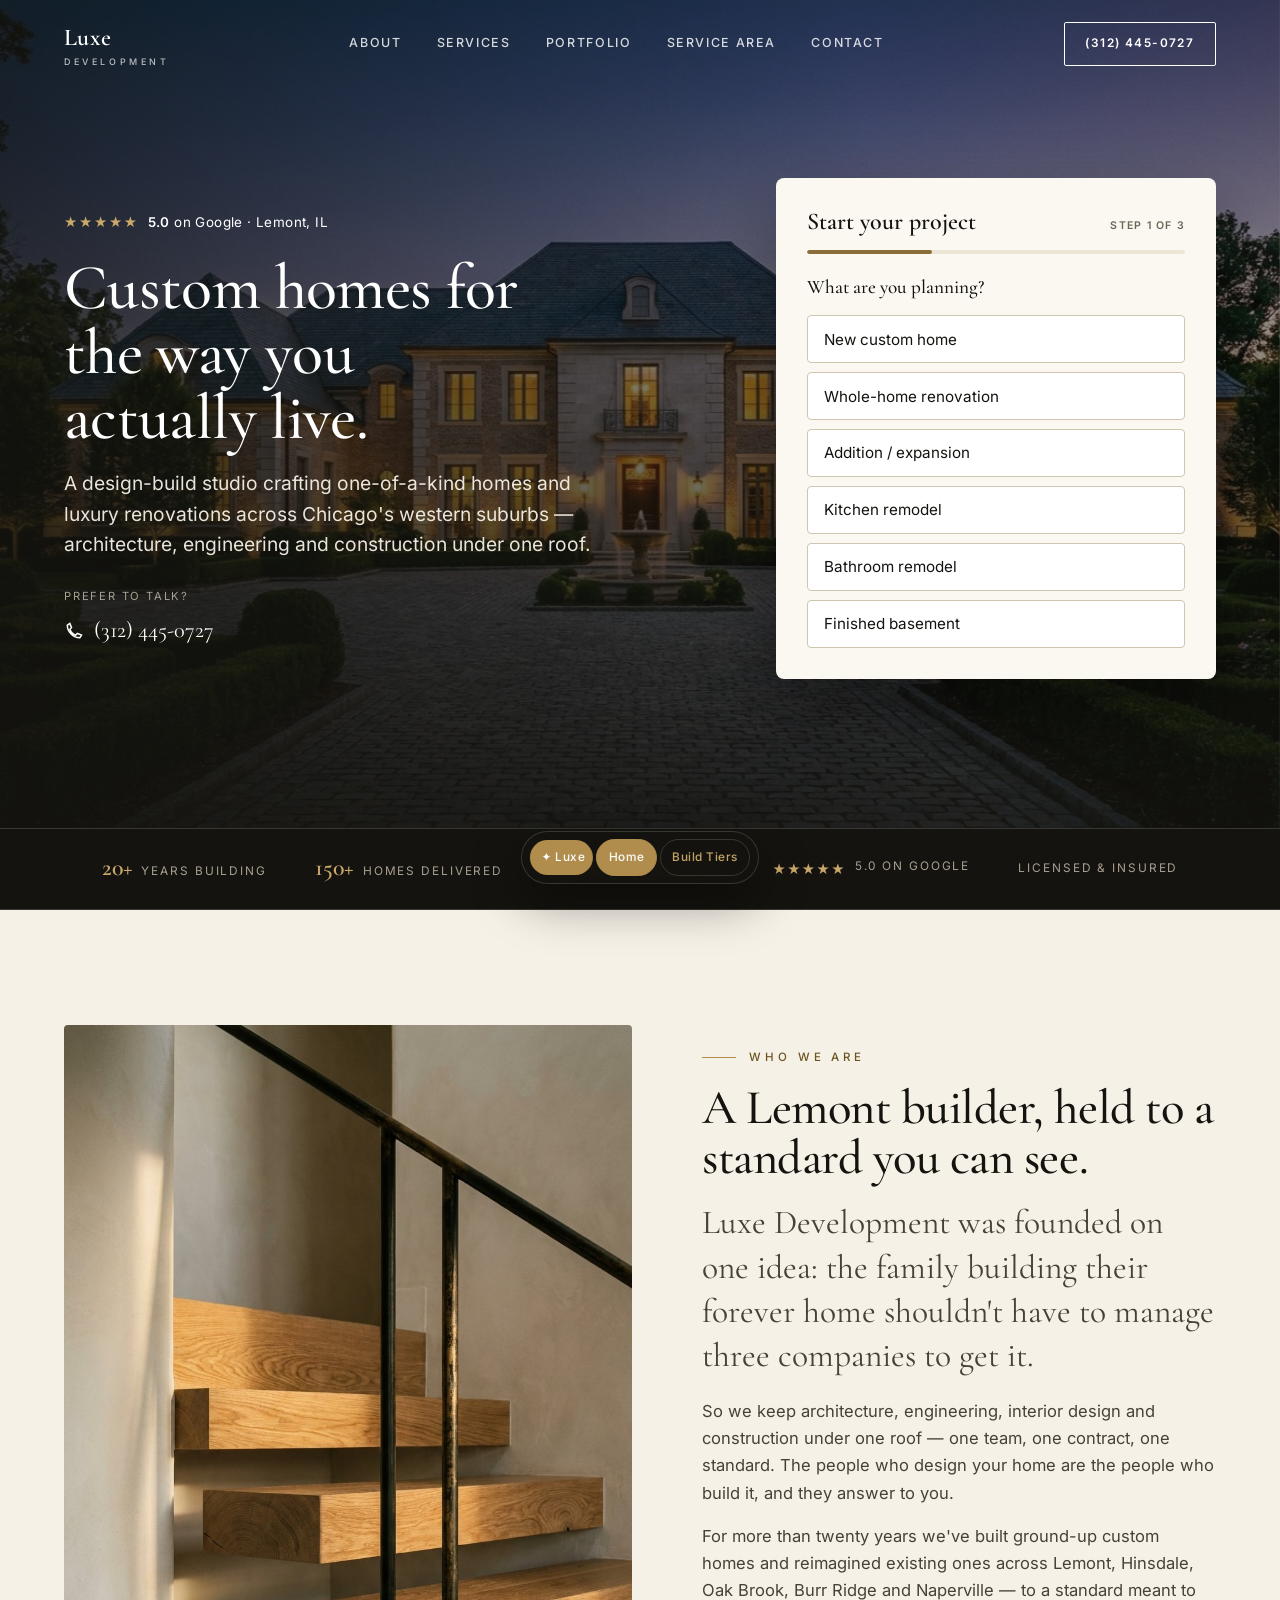
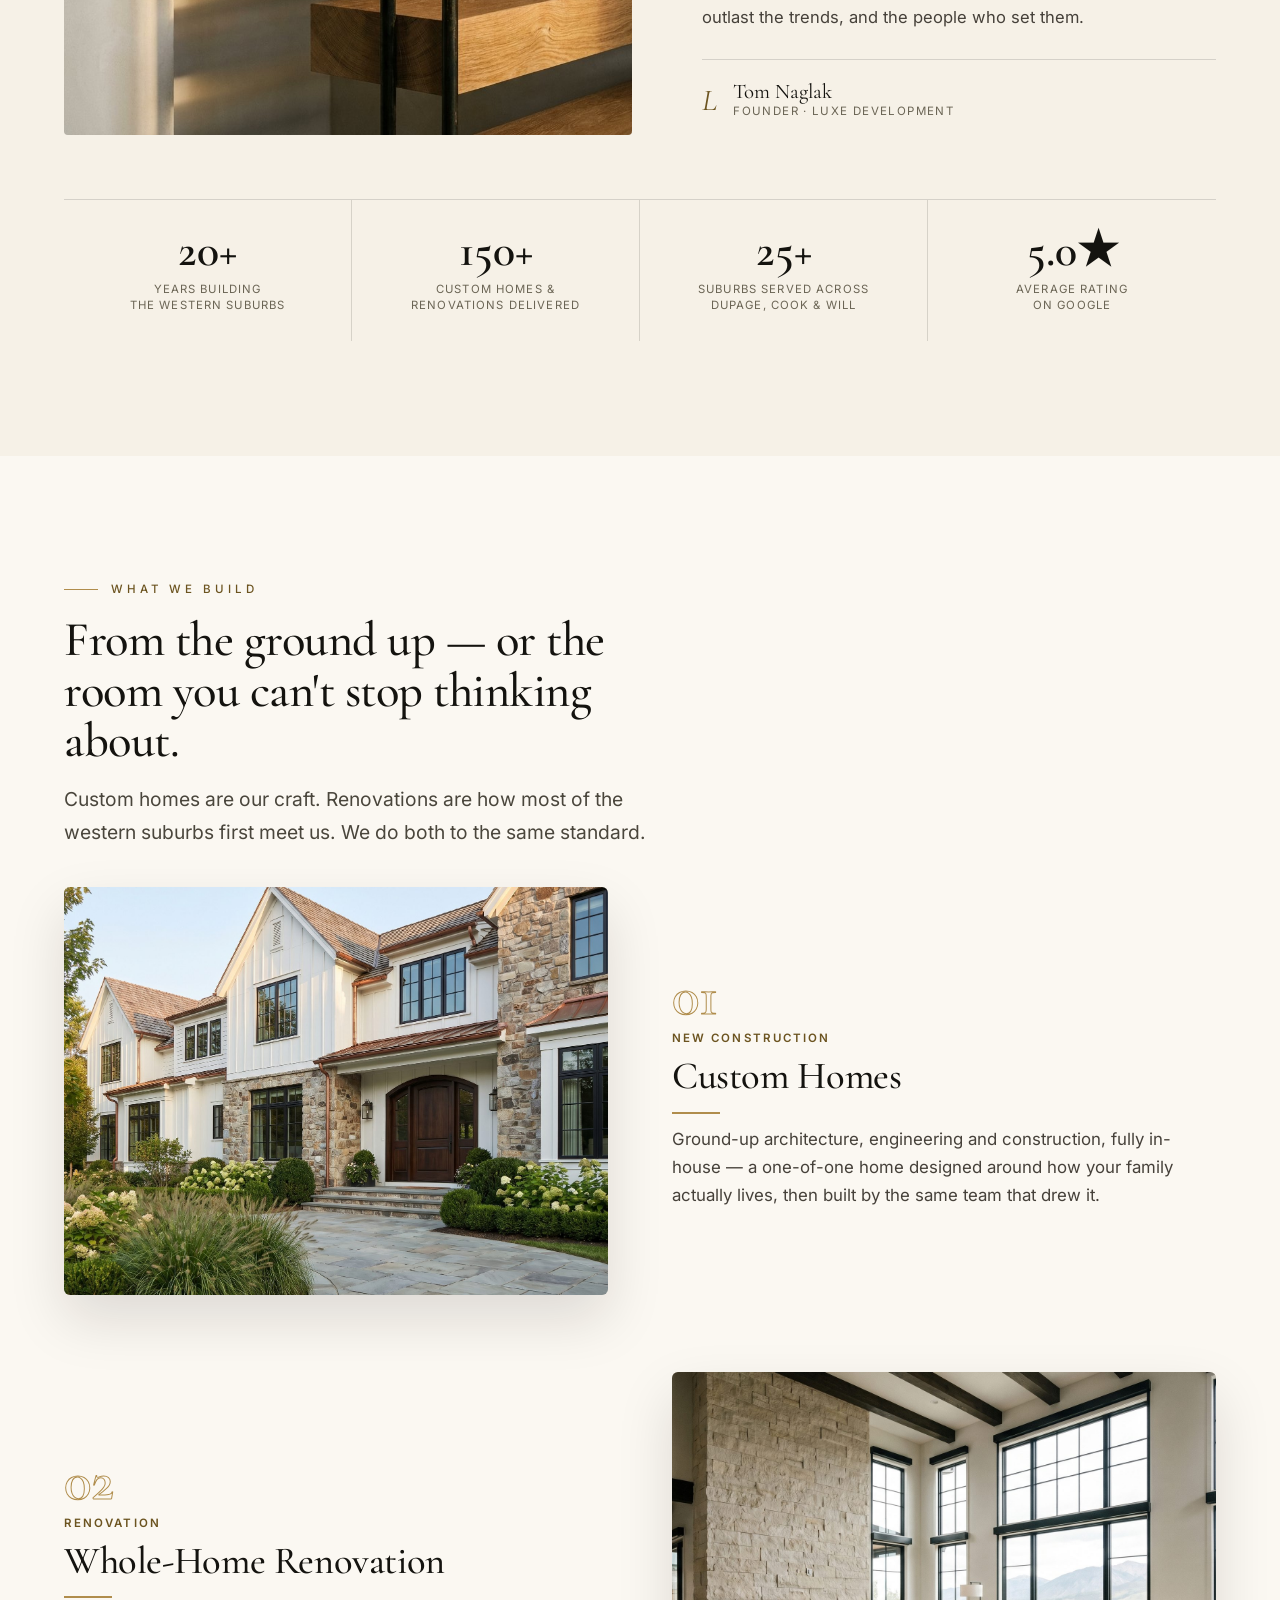
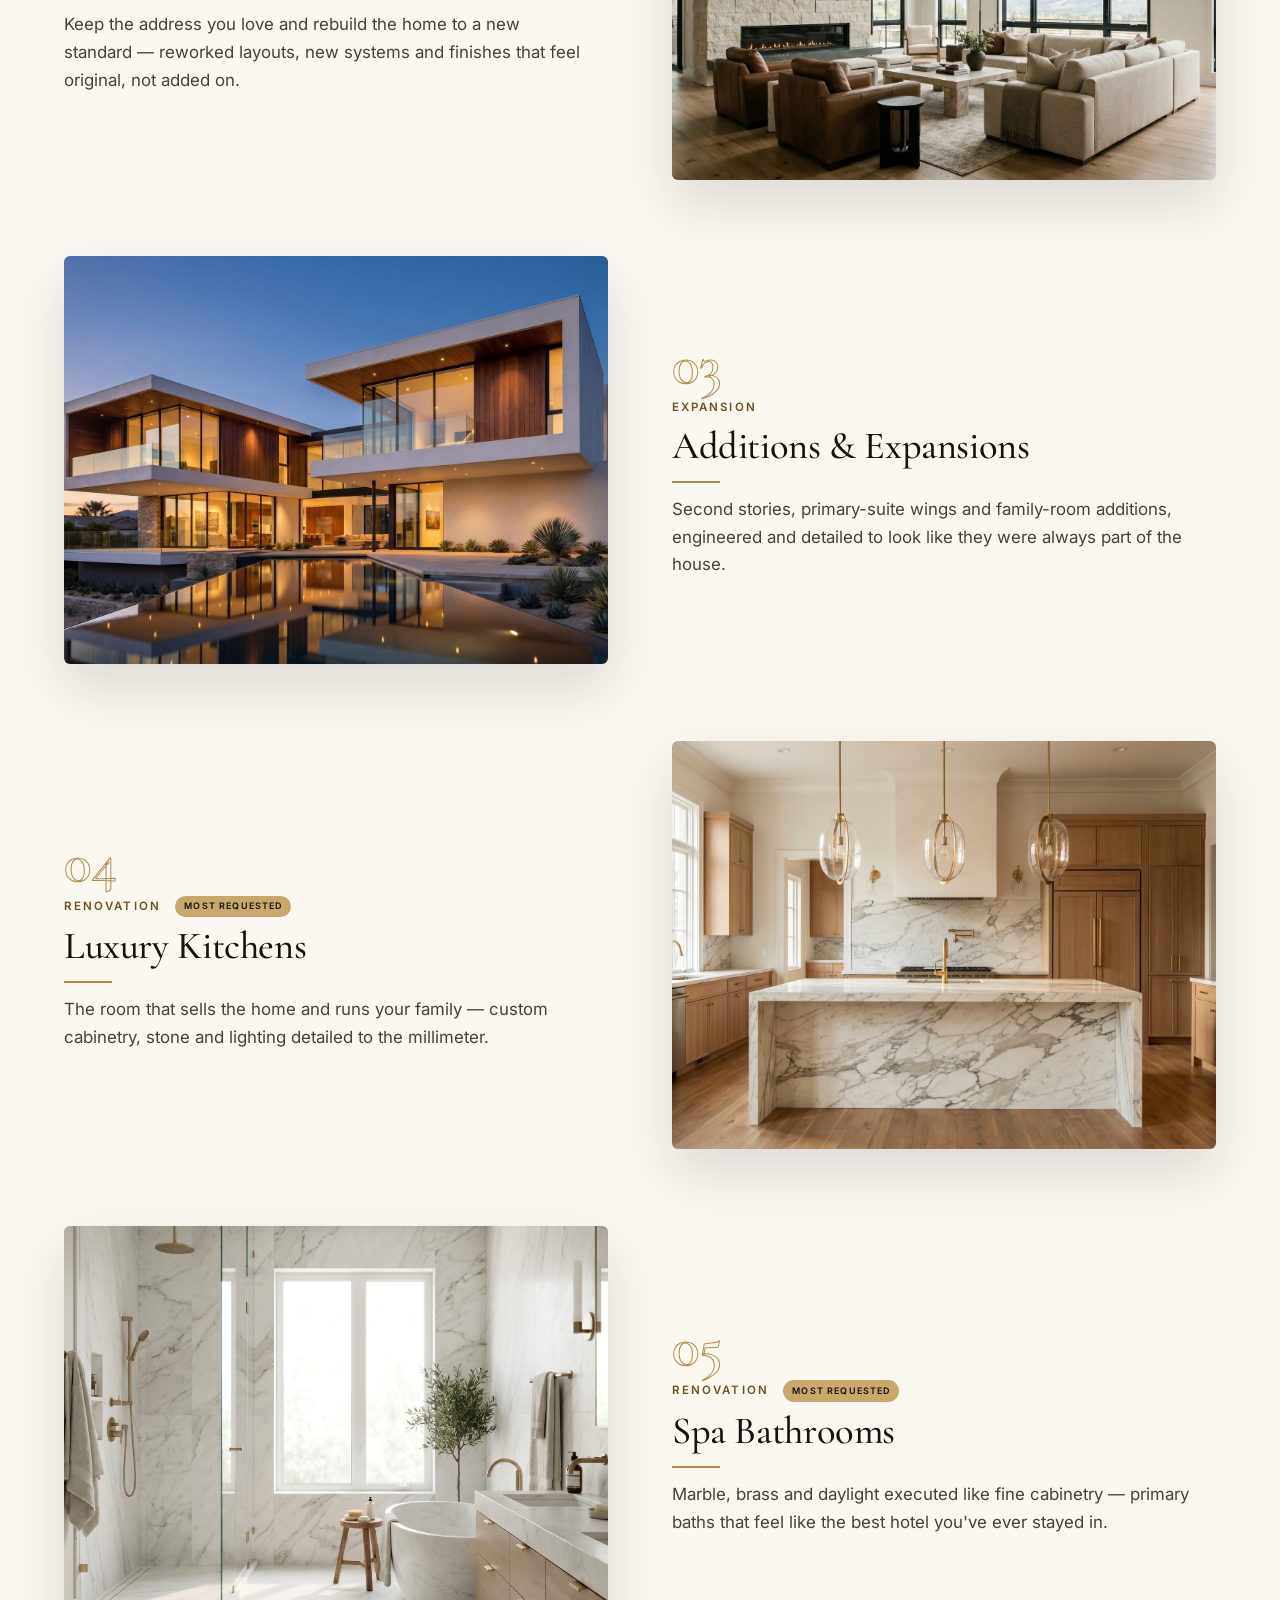
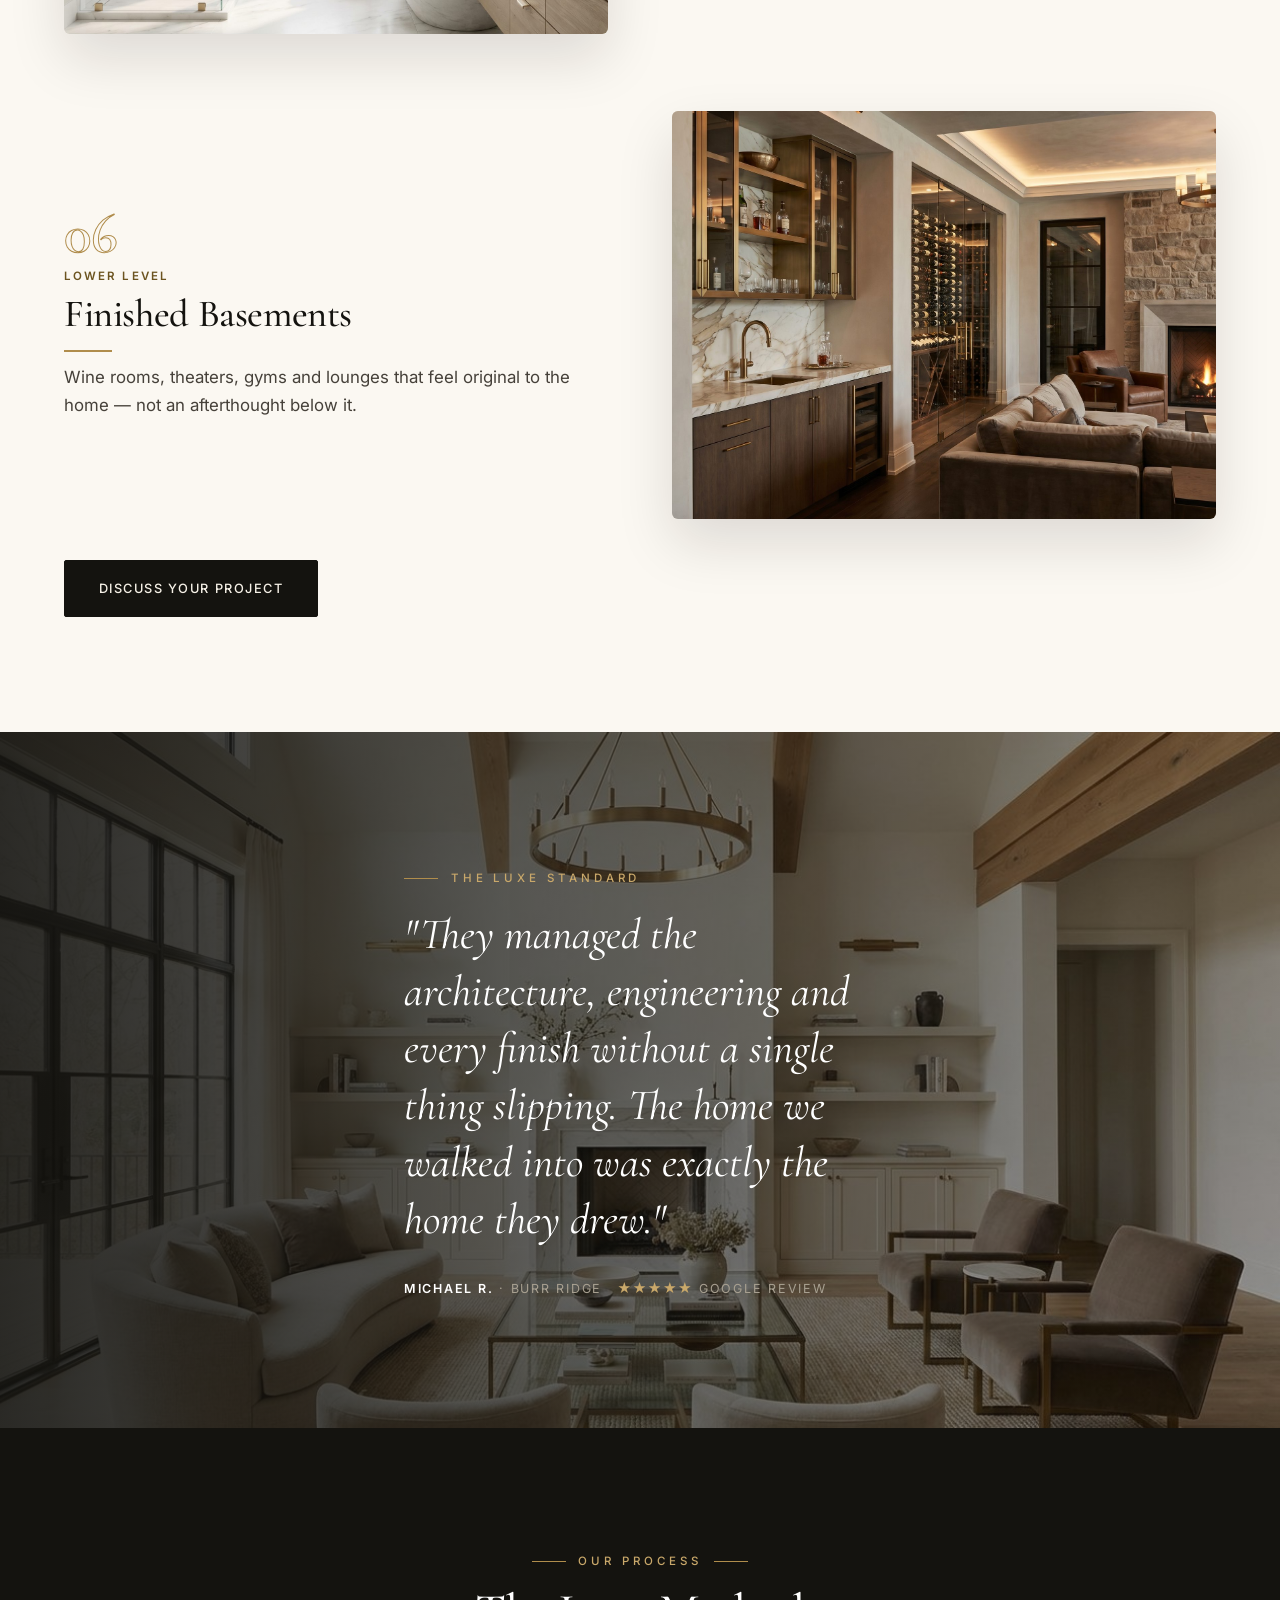
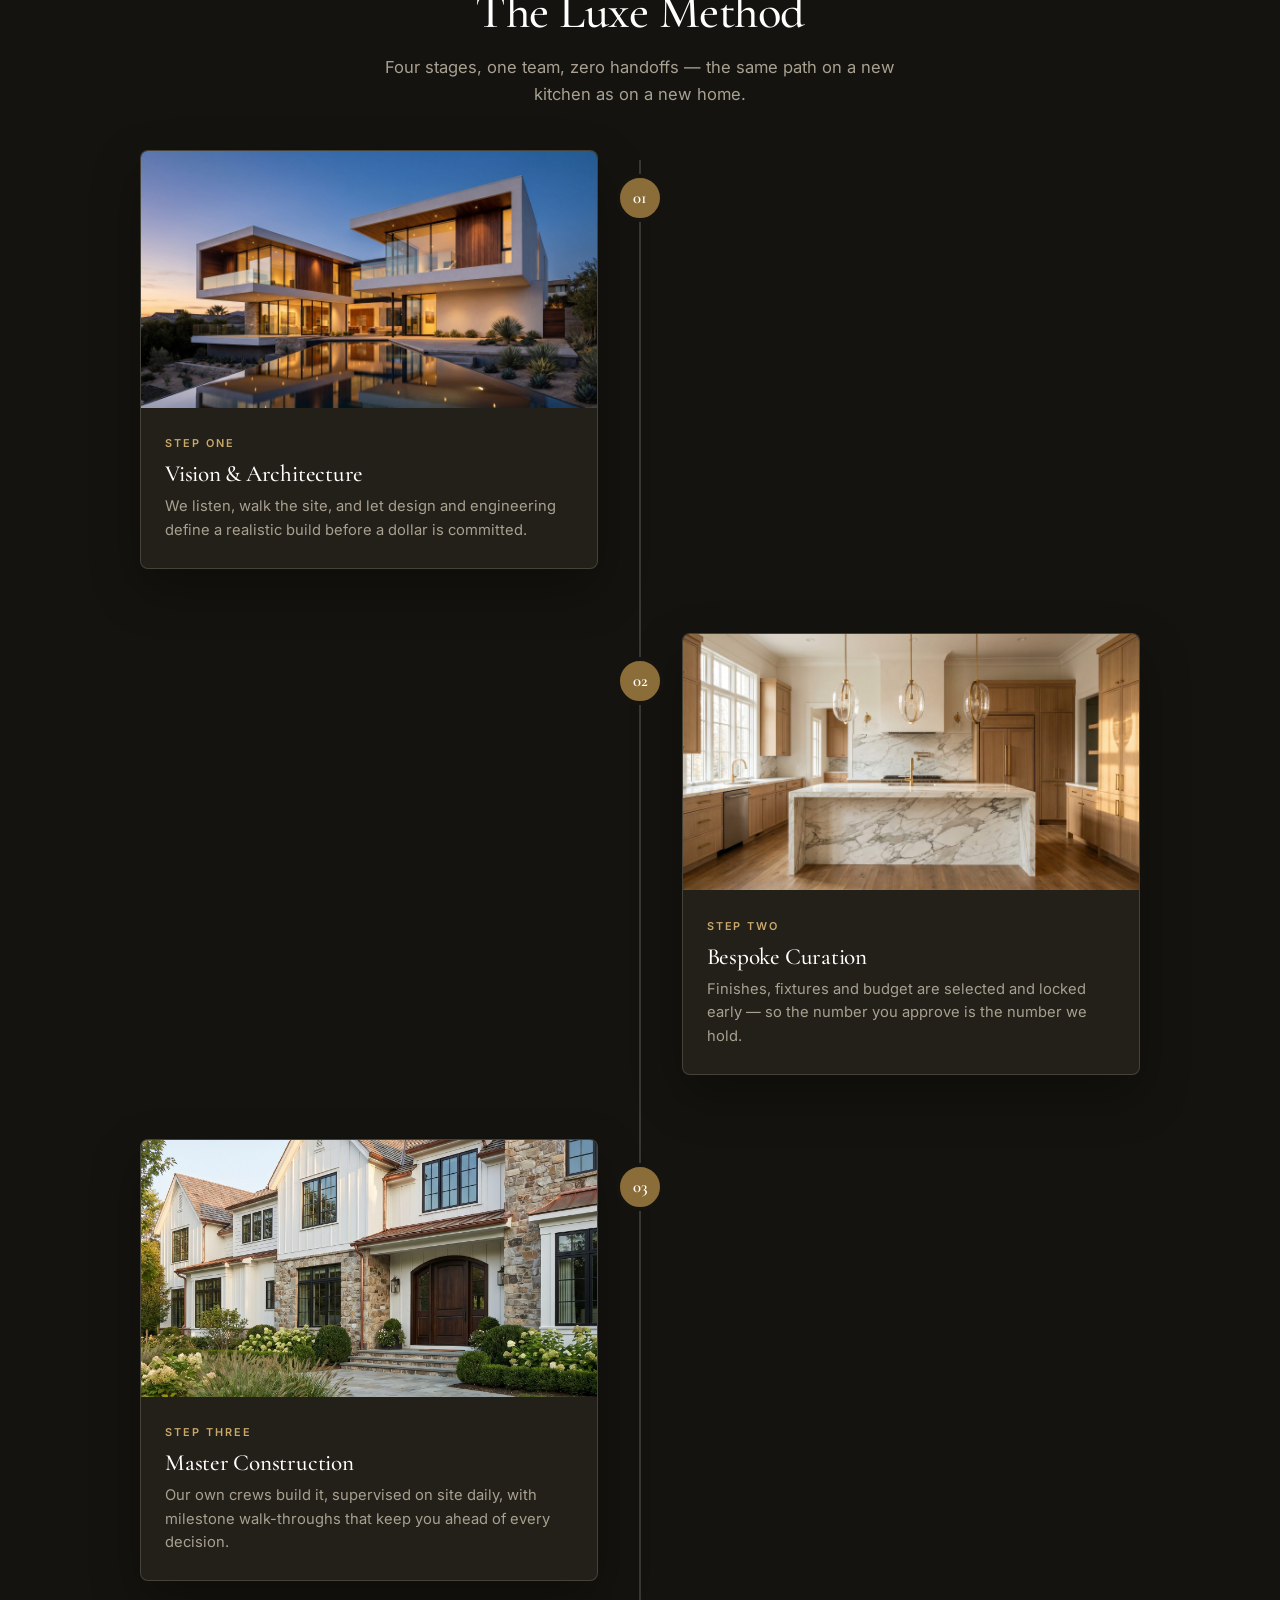
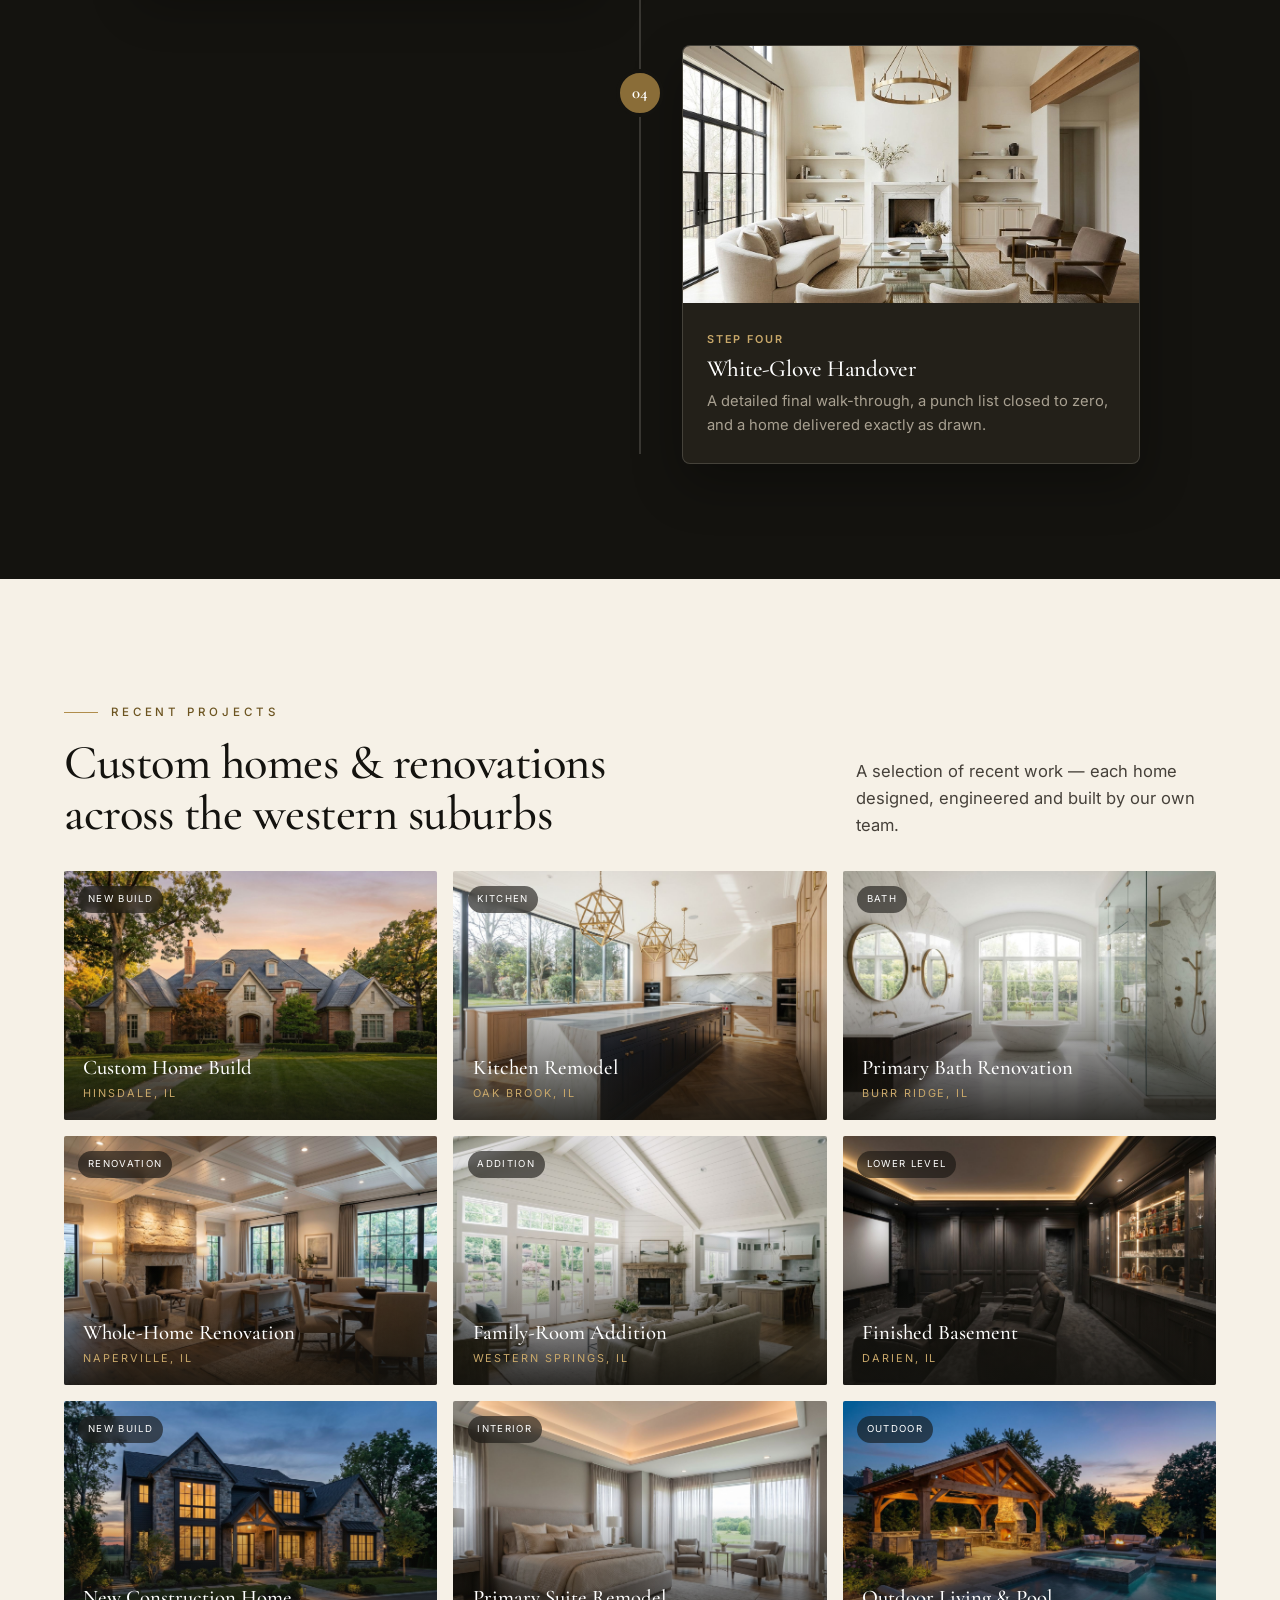
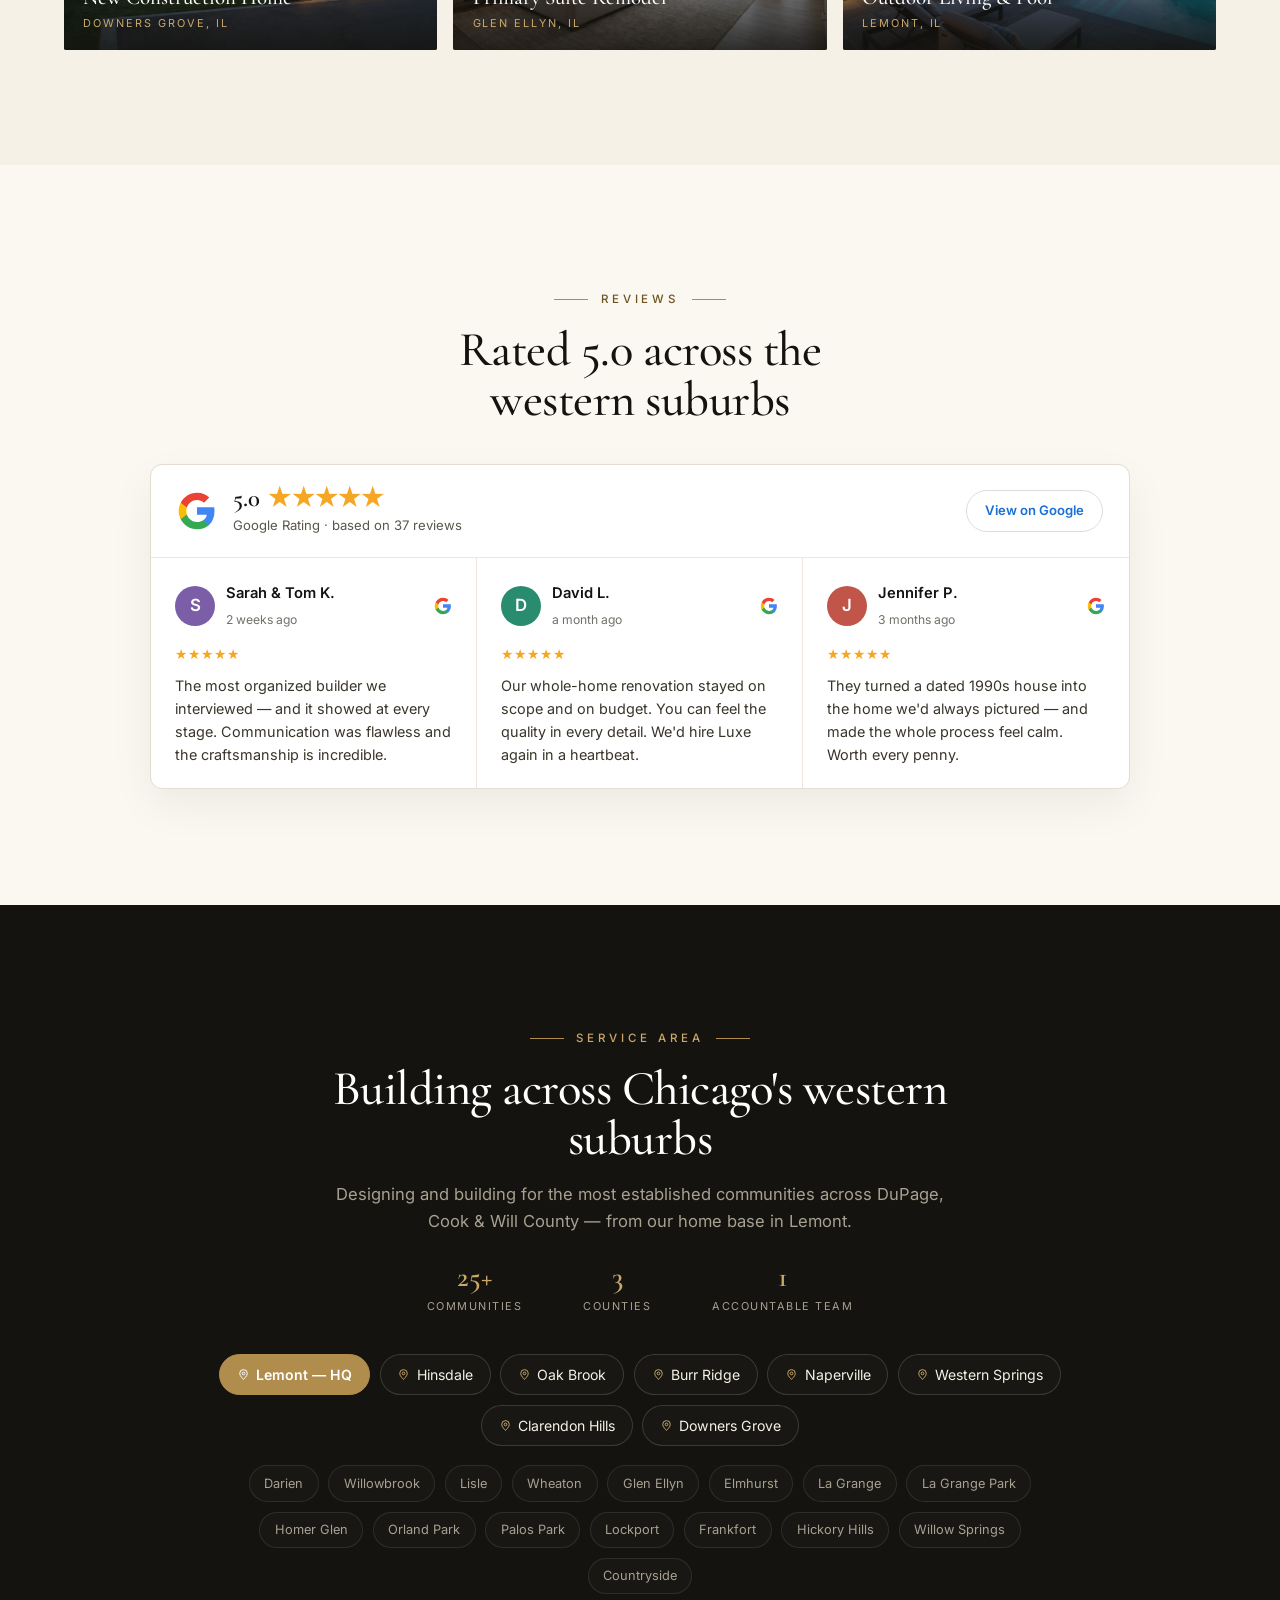
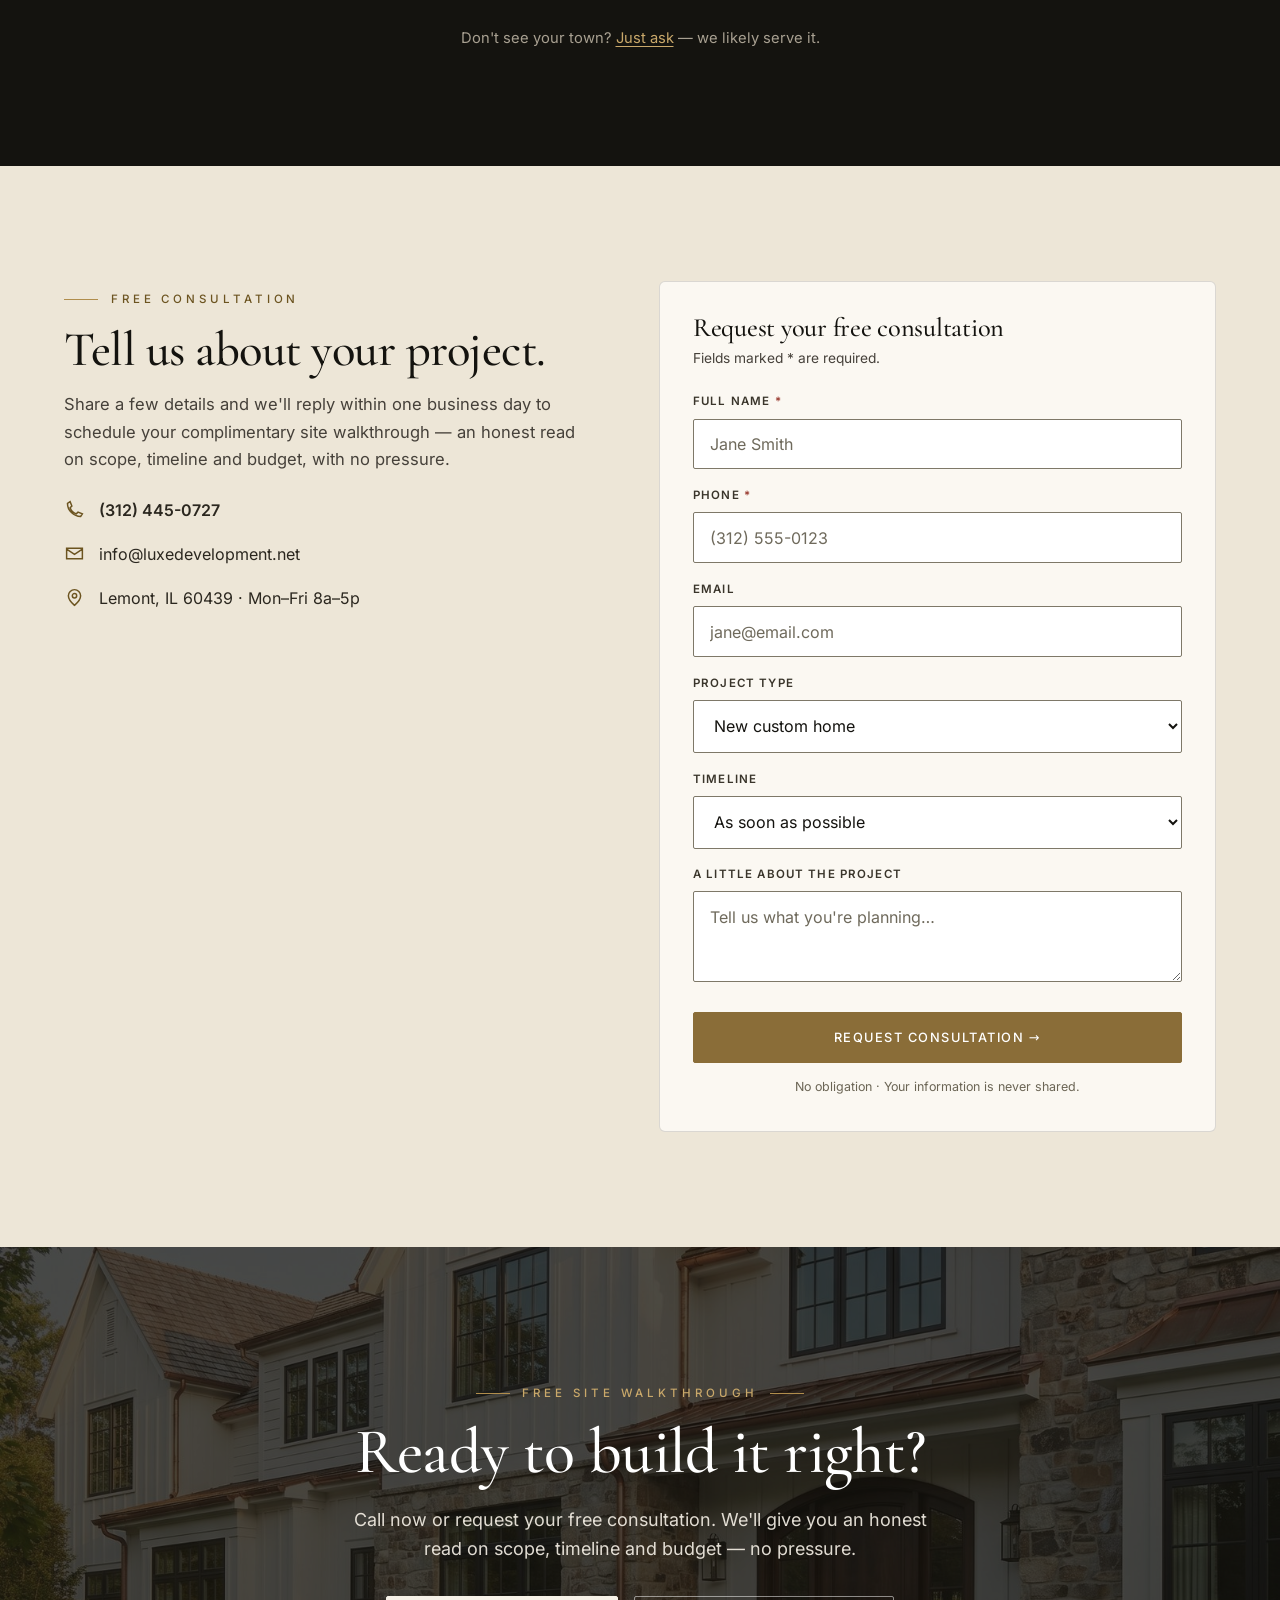
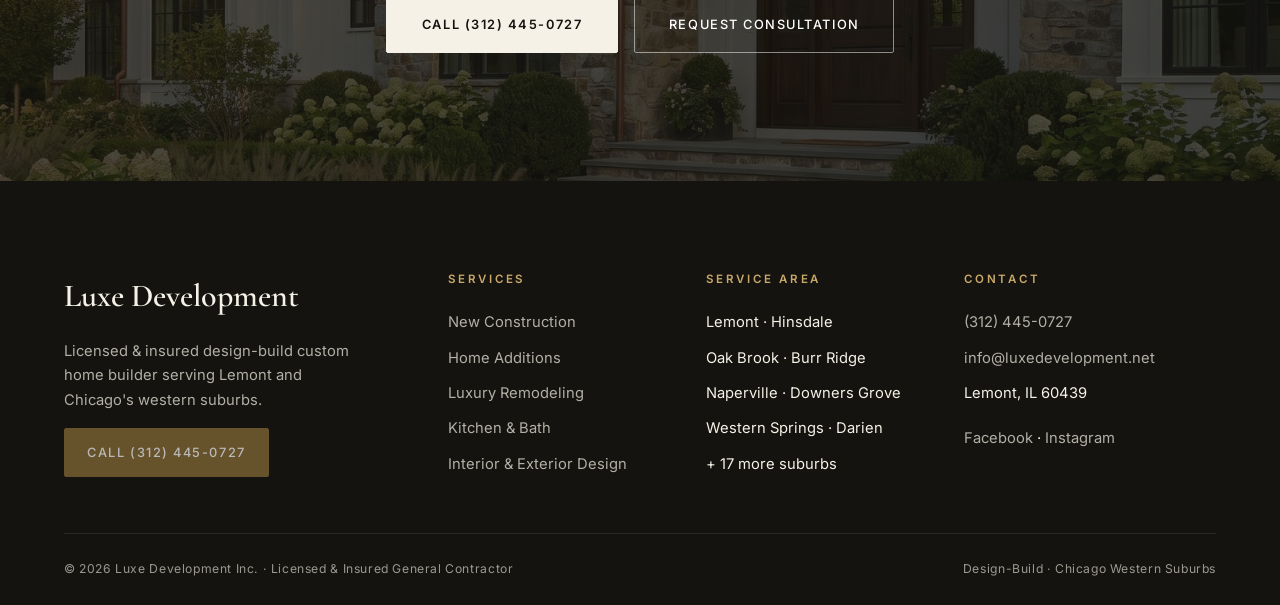
==== commit e0f4bfb2: "Homepage polish: new hero, bolder services, vertical timeline, standout area - Hero: swapped to a gr" ====
--- a/index.html
+++ b/index.html
@@ -159,18 +159,24 @@
     .stats__c:nth-child(1),.stats__c:nth-child(2){border-bottom:1px solid var(--line)}}
 
   /* --- What We Build (alternating editorial rows) ------------- */
-  .altrows{display:grid;gap:clamp(2.4rem,5vw,4.5rem)}
-  .altrow{display:grid;grid-template-columns:1.05fr 1fr;gap:clamp(1.6rem,4vw,3.5rem);align-items:center}
+  .altrows{display:grid;gap:clamp(3rem,6vw,5.5rem);counter-reset:svc}
+  .altrow{display:grid;grid-template-columns:1fr 1fr;gap:clamp(1.8rem,5vw,4rem);align-items:center;counter-increment:svc}
   .altrow:nth-child(even) .altrow__media{order:2}
-  .altrow__media{position:relative;overflow:hidden;border-radius:4px;aspect-ratio:4/3;background:var(--bone);margin:0}
-  .altrow__media img{width:100%;height:100%;object-fit:cover;transition:transform 1.2s cubic-bezier(.2,.7,.2,1)}
-  .altrow:hover .altrow__media img{transform:scale(1.04)}
-  .altrow__n{font-family:var(--serif);font-size:1rem;color:#6c5420;letter-spacing:.04em}
-  .altrow__tag{display:inline-block;margin-left:.7rem;font-size:.58rem;letter-spacing:.13em;text-transform:uppercase;
+  .altrow__media{position:relative;overflow:hidden;border-radius:6px;aspect-ratio:4/3;background:var(--bone);margin:0;
+    box-shadow:0 24px 56px rgba(20,19,15,.13)}
+  .altrow__media img{width:100%;height:100%;object-fit:cover;transition:transform 1.3s cubic-bezier(.2,.7,.2,1)}
+  .altrow:hover .altrow__media img{transform:scale(1.05)}
+  .altrow__num{font-family:var(--serif);font-size:clamp(2.6rem,4.5vw,3.6rem);font-weight:600;line-height:.85;
+    color:transparent;-webkit-text-stroke:1px var(--brass);display:block;margin-bottom:.5rem}
+  .altrow__num::before{content:counter(svc,decimal-leading-zero)}
+  .altrow__n{display:block;font-size:.72rem;letter-spacing:.18em;text-transform:uppercase;color:#6c5420;font-weight:600;margin-bottom:.6rem}
+  .altrow__tag{display:inline-block;margin-left:.6rem;font-size:.56rem;letter-spacing:.13em;text-transform:uppercase;
     font-weight:700;color:var(--ink);background:var(--brass-lt);padding:.22rem .55rem;border-radius:100px;vertical-align:middle}
-  .altrow h3{font-family:var(--serif);font-weight:500;font-size:clamp(1.7rem,2.8vw,2.3rem);line-height:1.05;margin:.5rem 0 .7rem}
-  .altrow p{color:#46413a;font-size:1rem;line-height:1.6;max-width:46ch}
-  @media(max-width:760px){.altrow{grid-template-columns:1fr;gap:1.2rem}.altrow:nth-child(even) .altrow__media{order:0}.altrow__media{aspect-ratio:16/10}}
+  .altrow h3{font-family:var(--serif);font-weight:500;font-size:clamp(1.9rem,3vw,2.6rem);line-height:1.04;margin:0 0 .8rem}
+  .altrow h3::after{content:"";display:block;width:48px;height:2px;background:var(--brass);margin-top:.9rem}
+  .altrow p{color:#46413a;font-size:1.05rem;line-height:1.65;max-width:48ch}
+  @media(max-width:760px){.altrow{grid-template-columns:1fr;gap:1.3rem}.altrow:nth-child(even) .altrow__media{order:0}
+    .altrow__media{aspect-ratio:16/10}.altrow__num{font-size:2.4rem}}
 
   /* --- Featured testimonial band (full-bleed) ----------------- */
   .feat{position:relative;color:#fff;overflow:hidden}
@@ -183,17 +189,35 @@
   .feat__who b{color:#fff;font-weight:600}
   .feat__who .stars{color:var(--brass-lt);letter-spacing:.1em;margin-left:.6rem}
 
-  /* --- The Luxe Method (progress timeline) -------------------- */
-  .tl{list-style:none;display:grid;grid-template-columns:repeat(4,1fr);gap:clamp(1.4rem,3vw,2.2rem);position:relative;margin:0;padding:0}
-  .tl::before{content:"";position:absolute;top:19px;left:9%;right:9%;height:1px;background:var(--line-dk);z-index:0}
-  .tl__c{position:relative;z-index:1;text-align:center}
-  .tl__node{display:grid;place-items:center;width:38px;height:38px;border-radius:50%;background:var(--brass-dk);
-    color:#fff;font-family:var(--serif);font-size:1rem;font-weight:600;margin:0 auto 1.3rem;border:4px solid var(--ink)}
-  .tl__img{width:100%;aspect-ratio:4/3;object-fit:cover;border-radius:4px;margin-bottom:1.1rem}
-  .tl__c h3{color:#fff;font-size:1.22rem;font-weight:500;margin-bottom:.45rem}
-  .tl__c p{color:var(--stone-lt);font-size:.86rem;line-height:1.55}
-  @media(max-width:780px){.tl{grid-template-columns:1fr 1fr;gap:2rem}.tl::before{display:none}}
-  @media(max-width:480px){.tl{grid-template-columns:1fr}}
+  /* --- The Luxe Method (vertical alternating timeline) -------- */
+  .vtl{position:relative;max-width:1000px;margin:0 auto}
+  .vtl::before{content:"";position:absolute;left:50%;top:10px;bottom:10px;width:2px;background:var(--line-dk);transform:translateX(-50%)}
+  .vtl__step{position:relative;margin-bottom:clamp(2.6rem,5vw,4.5rem)}
+  .vtl__step:last-child{margin-bottom:0}
+  .vtl__node{position:absolute;left:50%;top:1.5rem;transform:translateX(-50%);z-index:2;width:48px;height:48px;border-radius:50%;
+    background:var(--brass-dk);border:4px solid var(--ink);color:#fff;display:grid;place-items:center;
+    font-family:var(--serif);font-size:1.05rem;font-weight:600}
+  .vtl__card{position:relative;width:calc(50% - 2.6rem);background:var(--charcoal);border:1px solid var(--line-dk);
+    border-radius:8px;overflow:hidden;box-shadow:0 20px 50px rgba(0,0,0,.3)}
+  .vtl__step:nth-child(odd) .vtl__card{margin-right:auto}
+  .vtl__step:nth-child(even) .vtl__card{margin-left:auto}
+  .vtl__img{width:100%;aspect-ratio:16/9;object-fit:cover}
+  .vtl__c{padding:1.3rem 1.5rem 1.6rem}
+  .vtl__kick{font-size:.68rem;letter-spacing:.18em;text-transform:uppercase;color:var(--brass-lt);font-weight:600}
+  .vtl__card h3{color:#fff;font-size:1.45rem;font-weight:500;margin:.4rem 0 .55rem}
+  .vtl__card p{color:var(--stone-lt);font-size:.92rem;line-height:1.6}
+  /* directional scroll-in (more specific than shared .reveal so it wins) */
+  .js .vtl__step:nth-child(odd) .vtl__card{transform:translateX(-34px)}
+  .js .vtl__step:nth-child(even) .vtl__card{transform:translateX(34px)}
+  .js .vtl__step .vtl__card.in{transform:none}
+  @media(max-width:720px){
+    .vtl::before{left:21px}
+    .vtl__node{left:21px;width:42px;height:42px;font-size:.95rem}
+    .vtl__step:nth-child(odd) .vtl__card,.vtl__step:nth-child(even) .vtl__card{width:auto;margin:0 0 0 56px}
+    .js .vtl__step:nth-child(odd) .vtl__card,.js .vtl__step:nth-child(even) .vtl__card{transform:translateY(26px)}
+    .js .vtl__step .vtl__card.in{transform:none}
+  }
+  @media(prefers-reduced-motion:reduce){.js .vtl__step .vtl__card{transform:none}}
 
   /* --- Reviews (Google-style widget) -------------------------- */
   .gwidget{max-width:980px;margin:0 auto;background:#fff;border:1px solid #e3ddcf;border-radius:12px;overflow:hidden;box-shadow:0 16px 44px rgba(20,19,15,.06)}
@@ -216,12 +240,23 @@
   .greview p{font-size:.9rem;color:#3a352b;line-height:1.6}
   @media(max-width:760px){.greviews{grid-template-columns:1fr}.greview{border-right:0;border-bottom:1px solid #ece7da}.greview:last-child{border-bottom:0}}
 
-  /* --- Service area ------------------------------------------- */
-  .area{display:grid;grid-template-columns:1fr 1.25fr;gap:clamp(2rem,5vw,4rem);align-items:center}
-  .area__list{columns:3;column-gap:1.6rem;font-size:.92rem}
-  .area__list a{display:block;padding:.5rem 0;border-bottom:1px solid var(--line);color:#3a352b;transition:.2s}
-  .area__list a:hover{color:#6c5420;padding-left:.35rem}
-  @media(max-width:820px){.area{grid-template-columns:1fr}.area__list{columns:2}}
+  /* --- Service area (standout dark band) ---------------------- */
+  .areastats{display:flex;justify-content:center;gap:clamp(1.6rem,5vw,3.8rem);flex-wrap:wrap;margin:1.7rem 0 0}
+  .areastats div{text-align:center}
+  .areastats b{font-family:var(--serif);color:var(--brass-lt);font-size:1.8rem;font-weight:600;display:block;line-height:1}
+  .areastats span{font-size:.68rem;letter-spacing:.14em;text-transform:uppercase;color:var(--stone-lt);display:block;margin-top:.4rem}
+  .chips{display:flex;flex-wrap:wrap;justify-content:center;gap:.6rem;max-width:900px;margin:0 auto}
+  .chip{display:inline-flex;align-items:center;gap:.4rem;border:1px solid var(--line-dk);border-radius:100px;
+    padding:.5rem 1.05rem;font-size:.88rem;color:var(--ivory);background:rgba(255,255,255,.02);transition:.2s}
+  .chip:hover{border-color:var(--brass);background:rgba(176,141,76,.14);transform:translateY(-2px)}
+  .chip svg{width:13px;height:13px;stroke:var(--brass-lt);fill:none;stroke-width:1.8;flex:none}
+  .chip--hq{background:var(--brass);border-color:var(--brass);color:#fff;font-weight:600}
+  .chip--hq svg{stroke:#fff}
+  .chips--sub{margin-top:1.2rem;max-width:840px}
+  .chips--sub .chip{font-size:.8rem;padding:.42rem .9rem;color:var(--stone-lt);border-color:rgba(246,241,231,.1)}
+  .chips--sub .chip:hover{color:var(--ivory);border-color:var(--brass)}
+  .area__more{text-align:center;margin-top:2rem;color:var(--stone-lt);font-size:.92rem}
+  .area__more a{color:var(--brass-lt);text-decoration:underline;text-underline-offset:3px}
 
   /* --- Contact ------------------------------------------------ */
   .contact{display:grid;grid-template-columns:1fr 1.05fr;gap:clamp(2rem,5vw,4rem);align-items:start}
@@ -540,7 +575,8 @@
       <article class="altrow reveal">
         <figure class="altrow__media"><img src="images/facade-day.jpg" alt="Completed custom home exterior built by Luxe Development" loading="lazy"></figure>
         <div>
-          <span class="altrow__n">01 — New Construction</span>
+          <span class="altrow__num" aria-hidden="true"></span>
+          <span class="altrow__n">New Construction</span>
           <h3>Custom Homes</h3>
           <p>Ground-up architecture, engineering and construction, fully in-house — a one-of-one home designed around how your family actually lives, then built by the same team that drew it.</p>
         </div>
@@ -548,7 +584,8 @@
       <article class="altrow reveal">
         <figure class="altrow__media"><img src="images/great-room.jpg" alt="Renovated great room with custom millwork and natural light" loading="lazy"></figure>
         <div>
-          <span class="altrow__n">02 — Renovation</span>
+          <span class="altrow__num" aria-hidden="true"></span>
+          <span class="altrow__n">Renovation</span>
           <h3>Whole-Home Renovation</h3>
           <p>Keep the address you love and rebuild the home to a new standard — reworked layouts, new systems and finishes that feel original, not added on.</p>
         </div>
@@ -556,7 +593,8 @@
       <article class="altrow reveal">
         <figure class="altrow__media"><img src="images/architect-modern.jpg" alt="Modern home addition with clean architectural lines" loading="lazy"></figure>
         <div>
-          <span class="altrow__n">03 — Expansion</span>
+          <span class="altrow__num" aria-hidden="true"></span>
+          <span class="altrow__n">Expansion</span>
           <h3>Additions &amp; Expansions</h3>
           <p>Second stories, primary-suite wings and family-room additions, engineered and detailed to look like they were always part of the house.</p>
         </div>
@@ -564,7 +602,8 @@
       <article class="altrow reveal">
         <figure class="altrow__media"><img src="images/kitchen.jpg" alt="Luxury custom kitchen with marble island and brass detailing" loading="lazy"></figure>
         <div>
-          <span class="altrow__n">04 — Renovation <span class="altrow__tag">Most requested</span></span>
+          <span class="altrow__num" aria-hidden="true"></span>
+          <span class="altrow__n">Renovation <span class="altrow__tag">Most requested</span></span>
           <h3>Luxury Kitchens</h3>
           <p>The room that sells the home and runs your family — custom cabinetry, stone and lighting detailed to the millimeter.</p>
         </div>
@@ -572,7 +611,8 @@
       <article class="altrow reveal">
         <figure class="altrow__media"><img src="images/primary-bath.jpg" alt="Spa-style primary bathroom in marble and brass with natural light" loading="lazy"></figure>
         <div>
-          <span class="altrow__n">05 — Renovation <span class="altrow__tag">Most requested</span></span>
+          <span class="altrow__num" aria-hidden="true"></span>
+          <span class="altrow__n">Renovation <span class="altrow__tag">Most requested</span></span>
           <h3>Spa Bathrooms</h3>
           <p>Marble, brass and daylight executed like fine cabinetry — primary baths that feel like the best hotel you've ever stayed in.</p>
         </div>
@@ -580,7 +620,8 @@
       <article class="altrow reveal">
         <figure class="altrow__media"><img src="images/basement-lounge.jpg" alt="Finished lower-level lounge with custom bar and theater seating" loading="lazy"></figure>
         <div>
-          <span class="altrow__n">06 — Lower Level</span>
+          <span class="altrow__num" aria-hidden="true"></span>
+          <span class="altrow__n">Lower Level</span>
           <h3>Finished Basements</h3>
           <p>Wine rooms, theaters, gyms and lounges that feel original to the home — not an afterthought below it.</p>
         </div>
@@ -611,32 +652,40 @@
       <p style="color:var(--stone-lt);margin-top:1rem">Four stages, one team, zero handoffs — the same path on a
       new kitchen as on a new home.</p>
     </div>
-    <ol class="tl reveal">
-      <li class="tl__c">
-        <span class="tl__node">01</span>
-        <img class="tl__img" src="images/architect-modern.jpg" alt="Architectural and structural design stage" loading="lazy">
-        <h3>Vision &amp; Architecture</h3>
-        <p>We listen, walk the site, and let design and engineering define a realistic build before a dollar is committed.</p>
-      </li>
-      <li class="tl__c">
-        <span class="tl__node">02</span>
-        <img class="tl__img" src="images/kitchen.jpg" alt="Selecting finishes, fixtures and materials" loading="lazy">
-        <h3>Bespoke Curation</h3>
-        <p>Finishes, fixtures and budget are selected and locked early — so the number you approve is the number we hold.</p>
-      </li>
-      <li class="tl__c">
-        <span class="tl__node">03</span>
-        <img class="tl__img" src="images/facade-day.jpg" alt="In-house construction supervised on site" loading="lazy">
-        <h3>Master Construction</h3>
-        <p>Our own crews build it, supervised on site daily, with milestone walk-throughs that keep you ahead of every decision.</p>
-      </li>
-      <li class="tl__c">
-        <span class="tl__node">04</span>
-        <img class="tl__img" src="images/lux-greatroom.jpg" alt="Finished home delivered at white-glove handover" loading="lazy">
-        <h3>White-Glove Handover</h3>
-        <p>A detailed final walk-through, a punch list closed to zero, and a home delivered exactly as drawn.</p>
-      </li>
-    </ol>
+    <div class="vtl">
+      <div class="vtl__step">
+        <span class="vtl__node">01</span>
+        <div class="vtl__card reveal">
+          <img class="vtl__img" src="images/architect-modern.jpg" alt="Architectural and structural design stage" loading="lazy">
+          <div class="vtl__c"><span class="vtl__kick">Step One</span><h3>Vision &amp; Architecture</h3>
+            <p>We listen, walk the site, and let design and engineering define a realistic build before a dollar is committed.</p></div>
+        </div>
+      </div>
+      <div class="vtl__step">
+        <span class="vtl__node">02</span>
+        <div class="vtl__card reveal">
+          <img class="vtl__img" src="images/kitchen.jpg" alt="Selecting finishes, fixtures and materials" loading="lazy">
+          <div class="vtl__c"><span class="vtl__kick">Step Two</span><h3>Bespoke Curation</h3>
+            <p>Finishes, fixtures and budget are selected and locked early — so the number you approve is the number we hold.</p></div>
+        </div>
+      </div>
+      <div class="vtl__step">
+        <span class="vtl__node">03</span>
+        <div class="vtl__card reveal">
+          <img class="vtl__img" src="images/facade-day.jpg" alt="In-house construction supervised on site" loading="lazy">
+          <div class="vtl__c"><span class="vtl__kick">Step Three</span><h3>Master Construction</h3>
+            <p>Our own crews build it, supervised on site daily, with milestone walk-throughs that keep you ahead of every decision.</p></div>
+        </div>
+      </div>
+      <div class="vtl__step">
+        <span class="vtl__node">04</span>
+        <div class="vtl__card reveal">
+          <img class="vtl__img" src="images/lux-greatroom.jpg" alt="Finished home delivered at white-glove handover" loading="lazy">
+          <div class="vtl__c"><span class="vtl__kick">Step Four</span><h3>White-Glove Handover</h3>
+            <p>A detailed final walk-through, a punch list closed to zero, and a home delivered exactly as drawn.</p></div>
+        </div>
+      </div>
+    </div>
   </div>
 </section>
 
@@ -714,23 +763,44 @@
 </section>
 
 <!-- SERVICE AREA -->
-<section class="section container" id="area">
-  <div class="area">
-    <div class="reveal">
-      <span class="eyebrow">Service Area</span>
-      <h2 class="h2" style="margin:1rem 0 1rem">Building across<br>Chicago's western suburbs</h2>
-      <p style="color:#46413a;margin-bottom:1.5rem">Based in Lemont, we build and renovate throughout DuPage,
-      Cook and Will County's most established communities. Don't see your town? Just ask — we likely serve it.</p>
-      <a class="btn" href="#contact">Check My Address</a>
-    </div>
-    <div class="area__list reveal">
-      <a href="#contact">Lemont</a><a href="#contact">Hinsdale</a><a href="#contact">Oak Brook</a><a href="#contact">Burr Ridge</a>
-      <a href="#contact">Western Springs</a><a href="#contact">Clarendon Hills</a><a href="#contact">Downers Grove</a><a href="#contact">Darien</a>
-      <a href="#contact">Willowbrook</a><a href="#contact">Naperville</a><a href="#contact">Lisle</a><a href="#contact">Wheaton</a>
-      <a href="#contact">Glen Ellyn</a><a href="#contact">Elmhurst</a><a href="#contact">La Grange</a><a href="#contact">La Grange Park</a>
-      <a href="#contact">Homer Glen</a><a href="#contact">Orland Park</a><a href="#contact">Palos Park</a><a href="#contact">Lockport</a>
-      <a href="#contact">Frankfort</a><a href="#contact">Hickory Hills</a><a href="#contact">Willow Springs</a><a href="#contact">Countryside</a>
-    </div>
+<section class="section bg-ink is-dark" id="area">
+  <svg width="0" height="0" style="position:absolute" aria-hidden="true"><symbol id="pin" viewBox="0 0 24 24"><path d="M12 21s-7-6-7-11a7 7 0 0114 0c0 5-7 11-7 11z"/><circle cx="12" cy="10" r="2.5"/></symbol></svg>
+  <div class="container">
+    <div class="reveal" style="text-align:center;max-width:62ch;margin:0 auto">
+      <span class="eyebrow center on-dark">Service Area</span>
+      <h2 class="h2" style="color:#fff;margin-top:1rem">Building across Chicago's western suburbs</h2>
+      <p style="color:var(--stone-lt);margin-top:1rem">Designing and building for the most established communities
+      across DuPage, Cook &amp; Will County — from our home base in Lemont.</p>
+      <div class="areastats">
+        <div><b>25+</b><span>Communities</span></div>
+        <div><b>3</b><span>Counties</span></div>
+        <div><b>1</b><span>Accountable team</span></div>
+      </div>
+    </div>
+
+    <div class="chips reveal" style="margin-top:2.4rem">
+      <a class="chip chip--hq" href="#contact"><svg><use href="#pin"/></svg> Lemont — HQ</a>
+      <a class="chip" href="#contact"><svg><use href="#pin"/></svg> Hinsdale</a>
+      <a class="chip" href="#contact"><svg><use href="#pin"/></svg> Oak Brook</a>
+      <a class="chip" href="#contact"><svg><use href="#pin"/></svg> Burr Ridge</a>
+      <a class="chip" href="#contact"><svg><use href="#pin"/></svg> Naperville</a>
+      <a class="chip" href="#contact"><svg><use href="#pin"/></svg> Western Springs</a>
+      <a class="chip" href="#contact"><svg><use href="#pin"/></svg> Clarendon Hills</a>
+      <a class="chip" href="#contact"><svg><use href="#pin"/></svg> Downers Grove</a>
+    </div>
+
+    <div class="chips chips--sub reveal">
+      <a class="chip" href="#contact">Darien</a><a class="chip" href="#contact">Willowbrook</a>
+      <a class="chip" href="#contact">Lisle</a><a class="chip" href="#contact">Wheaton</a>
+      <a class="chip" href="#contact">Glen Ellyn</a><a class="chip" href="#contact">Elmhurst</a>
+      <a class="chip" href="#contact">La Grange</a><a class="chip" href="#contact">La Grange Park</a>
+      <a class="chip" href="#contact">Homer Glen</a><a class="chip" href="#contact">Orland Park</a>
+      <a class="chip" href="#contact">Palos Park</a><a class="chip" href="#contact">Lockport</a>
+      <a class="chip" href="#contact">Frankfort</a><a class="chip" href="#contact">Hickory Hills</a>
+      <a class="chip" href="#contact">Willow Springs</a><a class="chip" href="#contact">Countryside</a>
+    </div>
+
+    <p class="area__more reveal">Don't see your town? <a href="#contact">Just ask</a> — we likely serve it.</p>
   </div>
 </section>
 
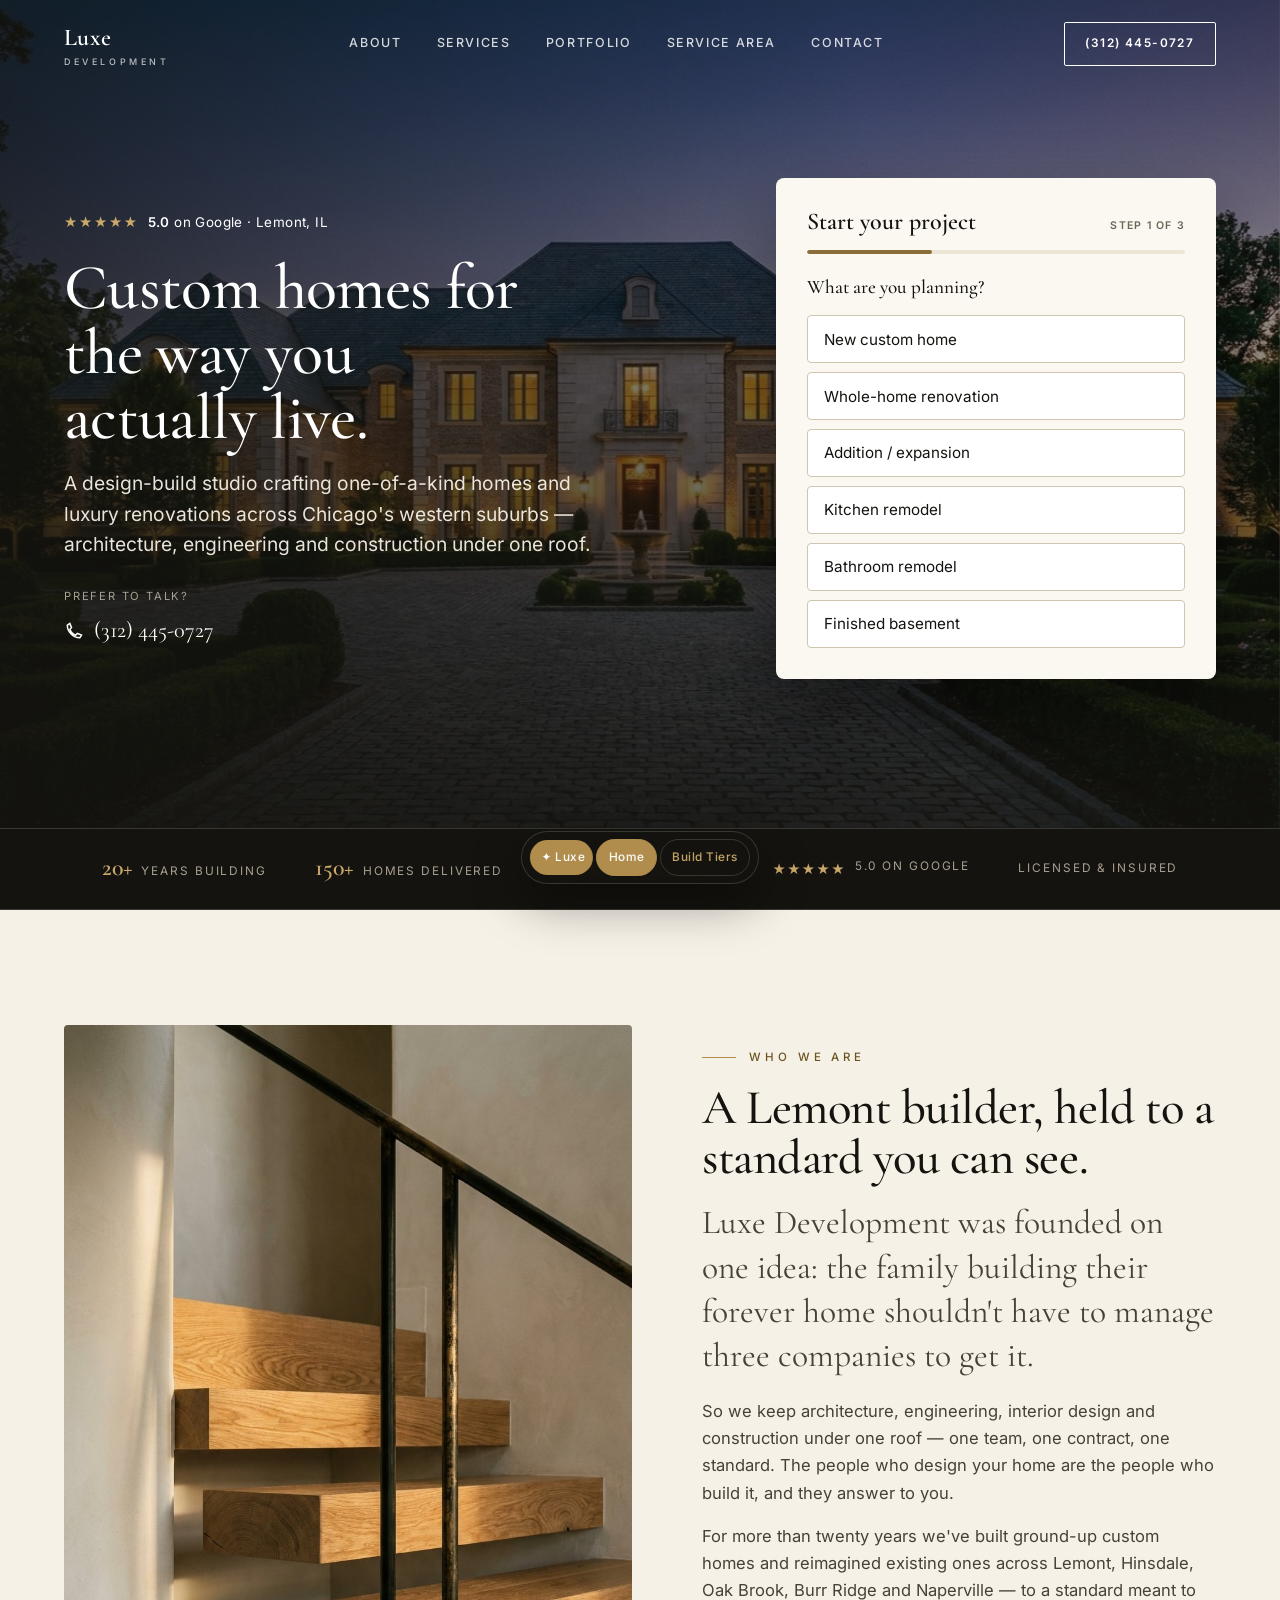
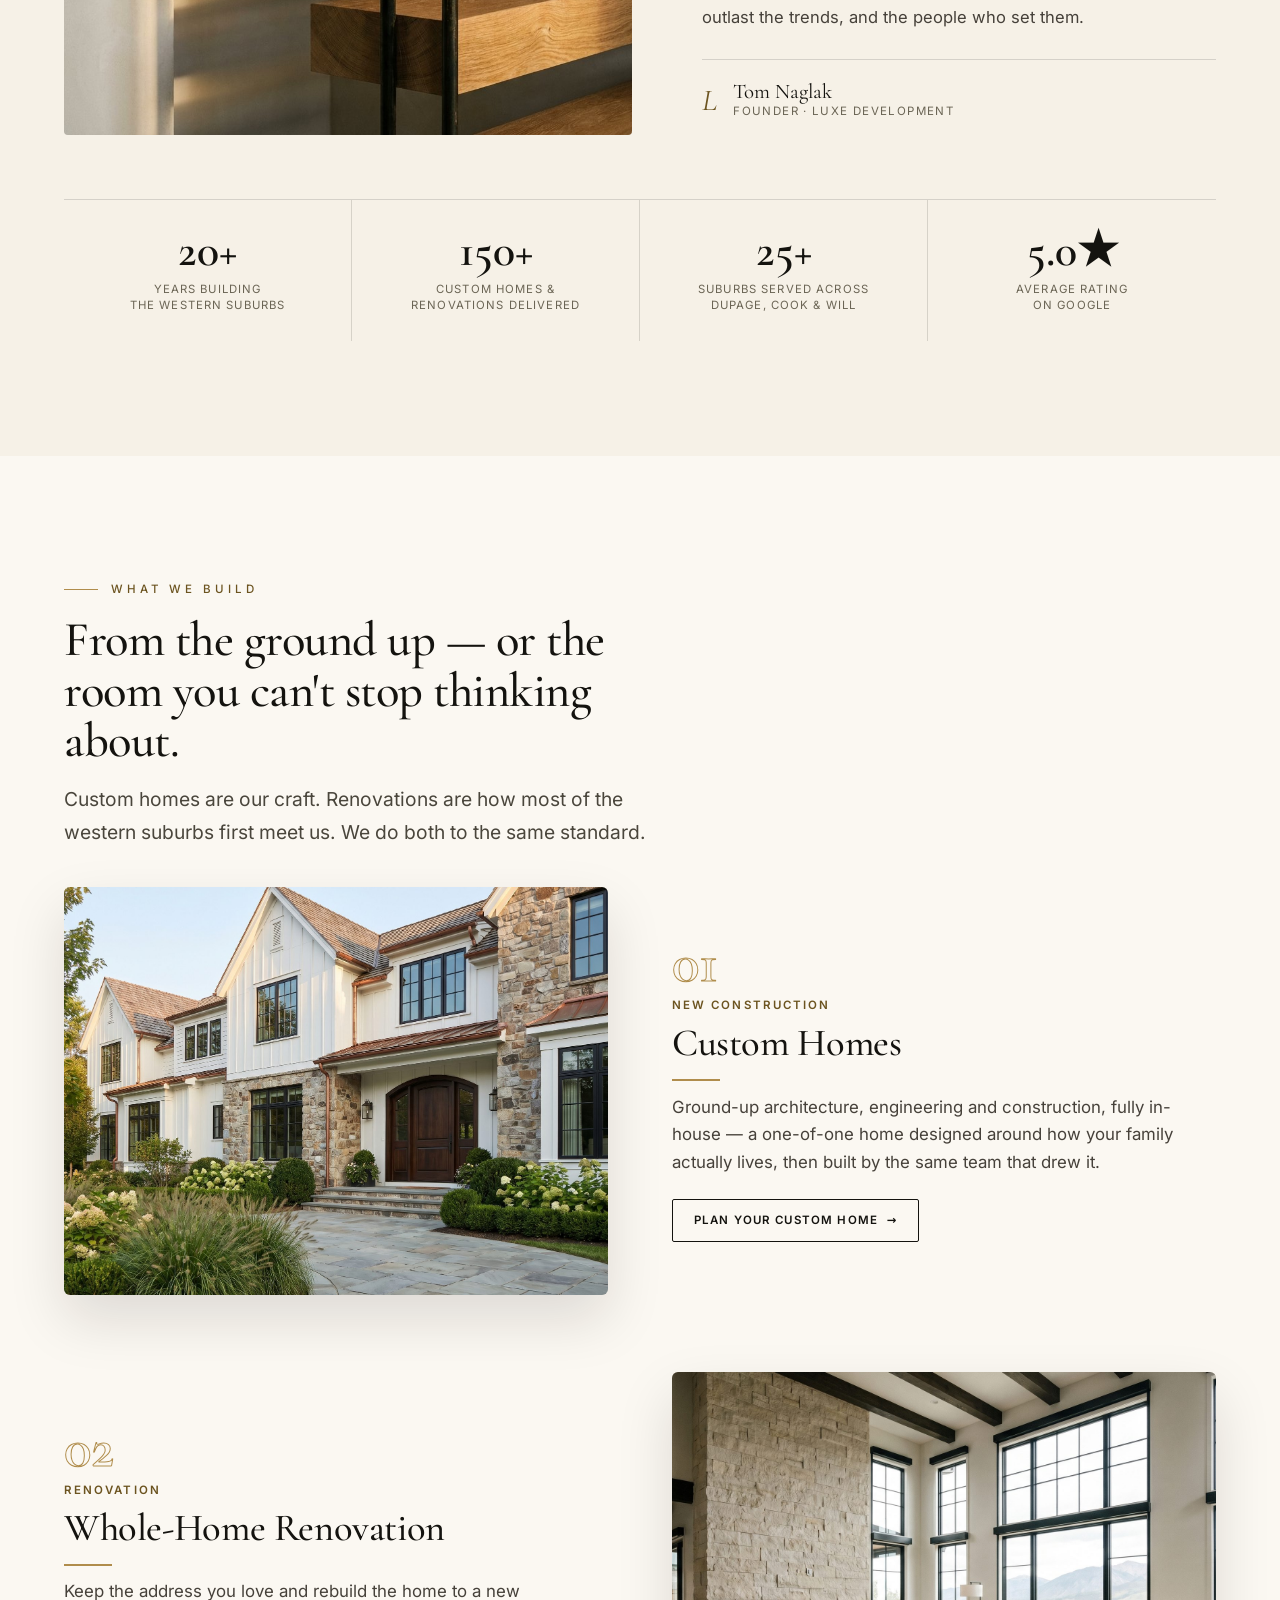
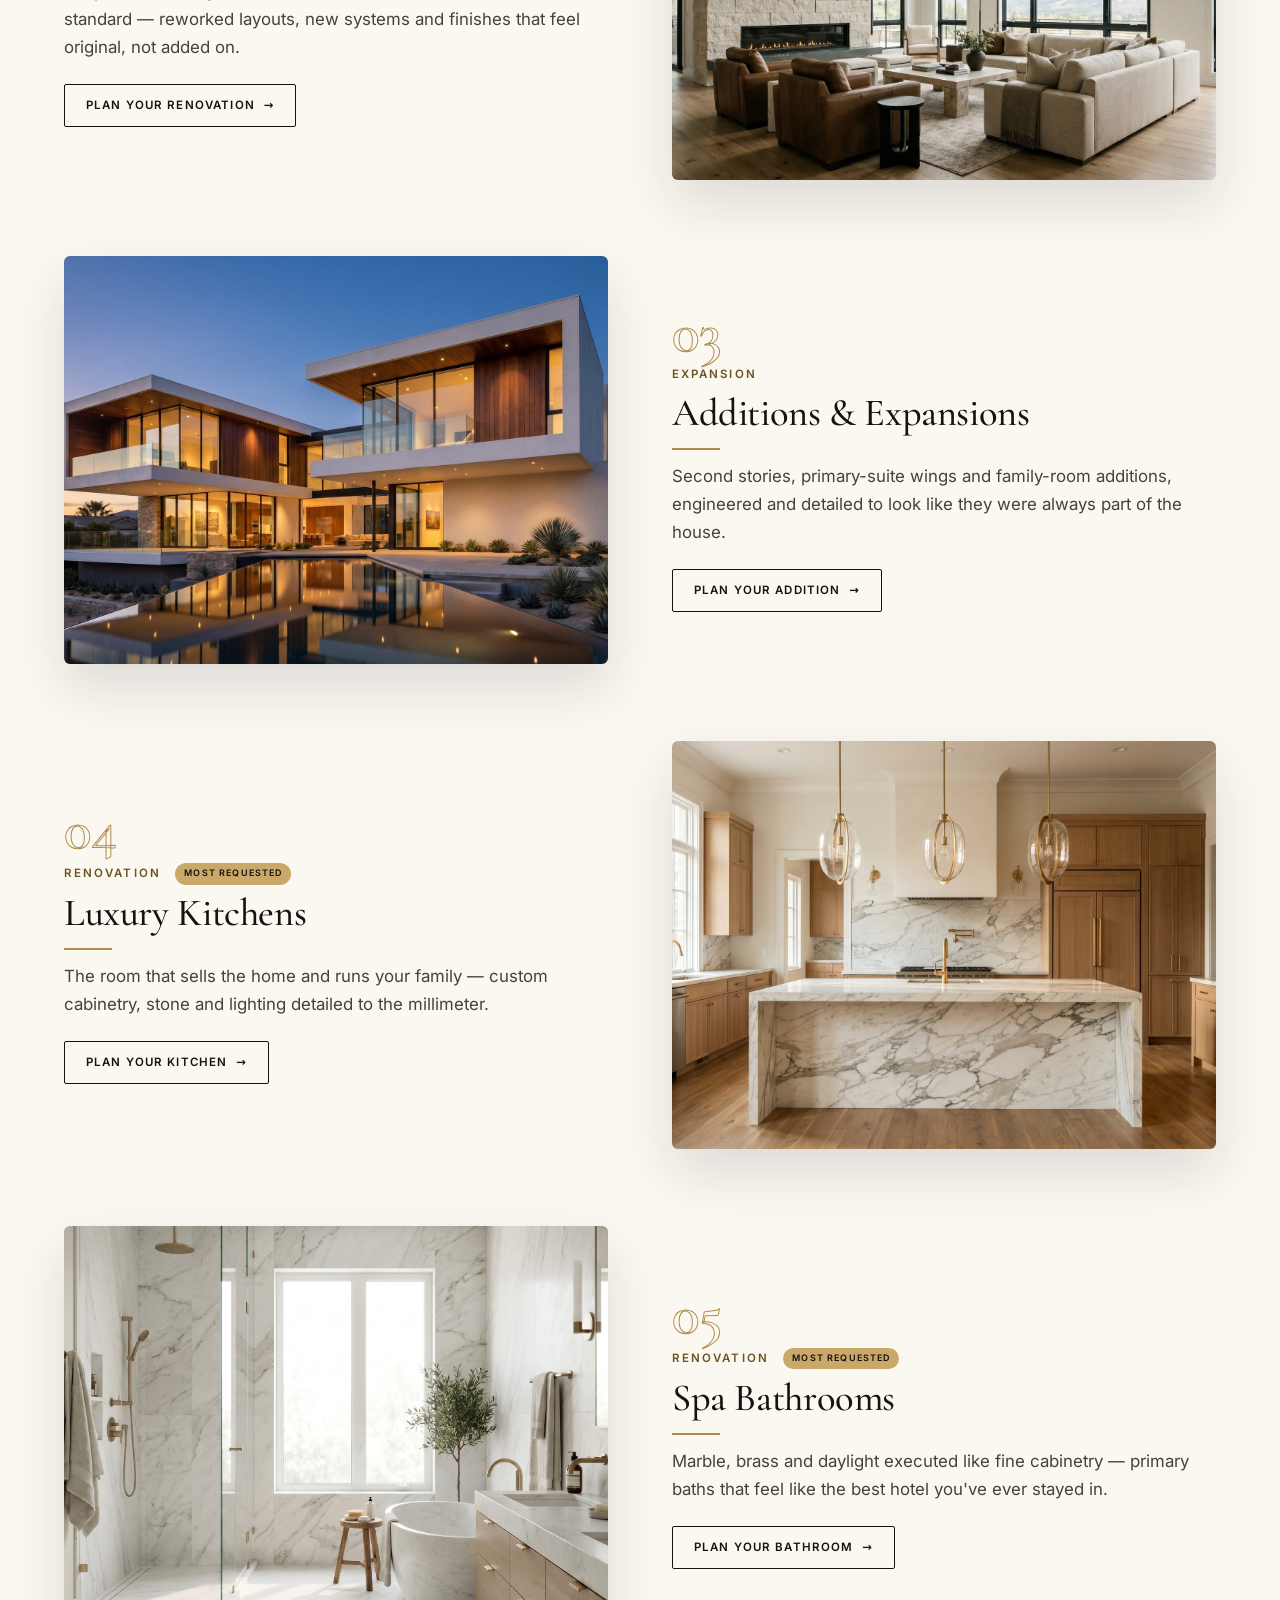
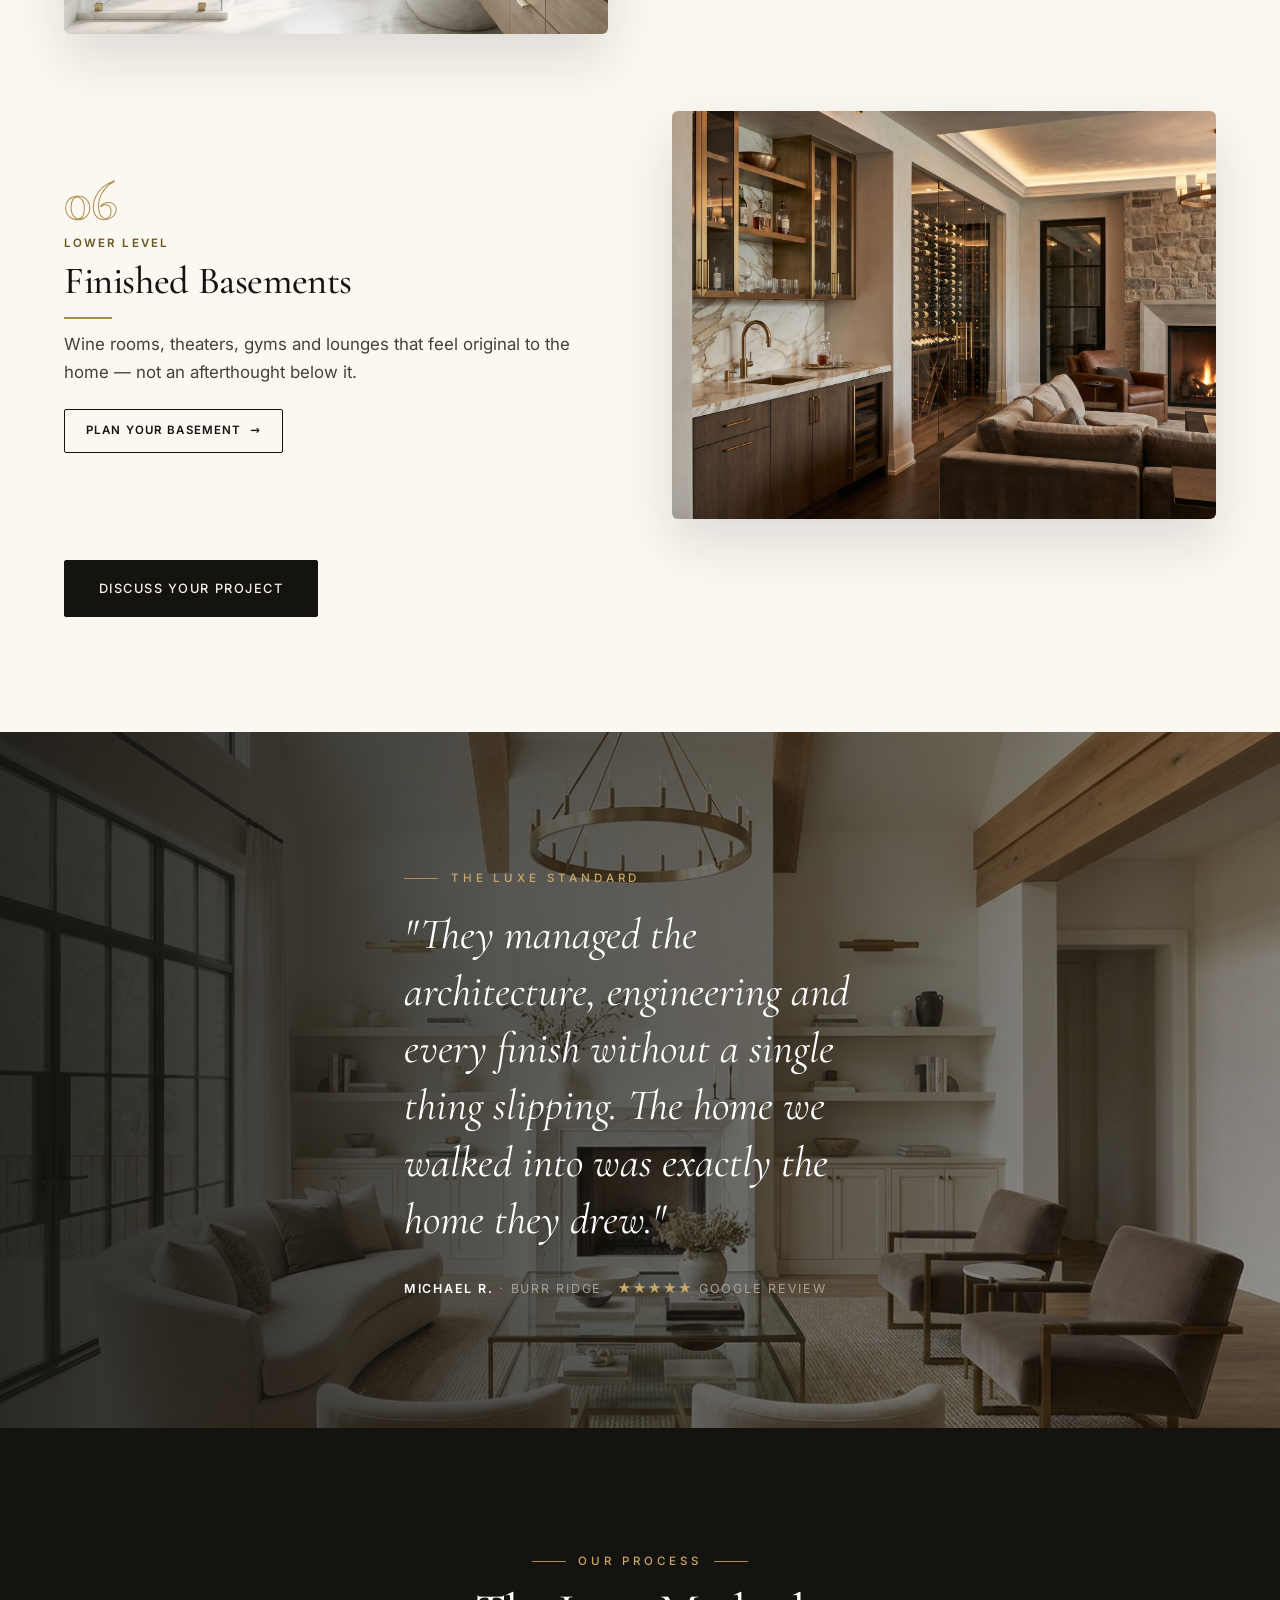
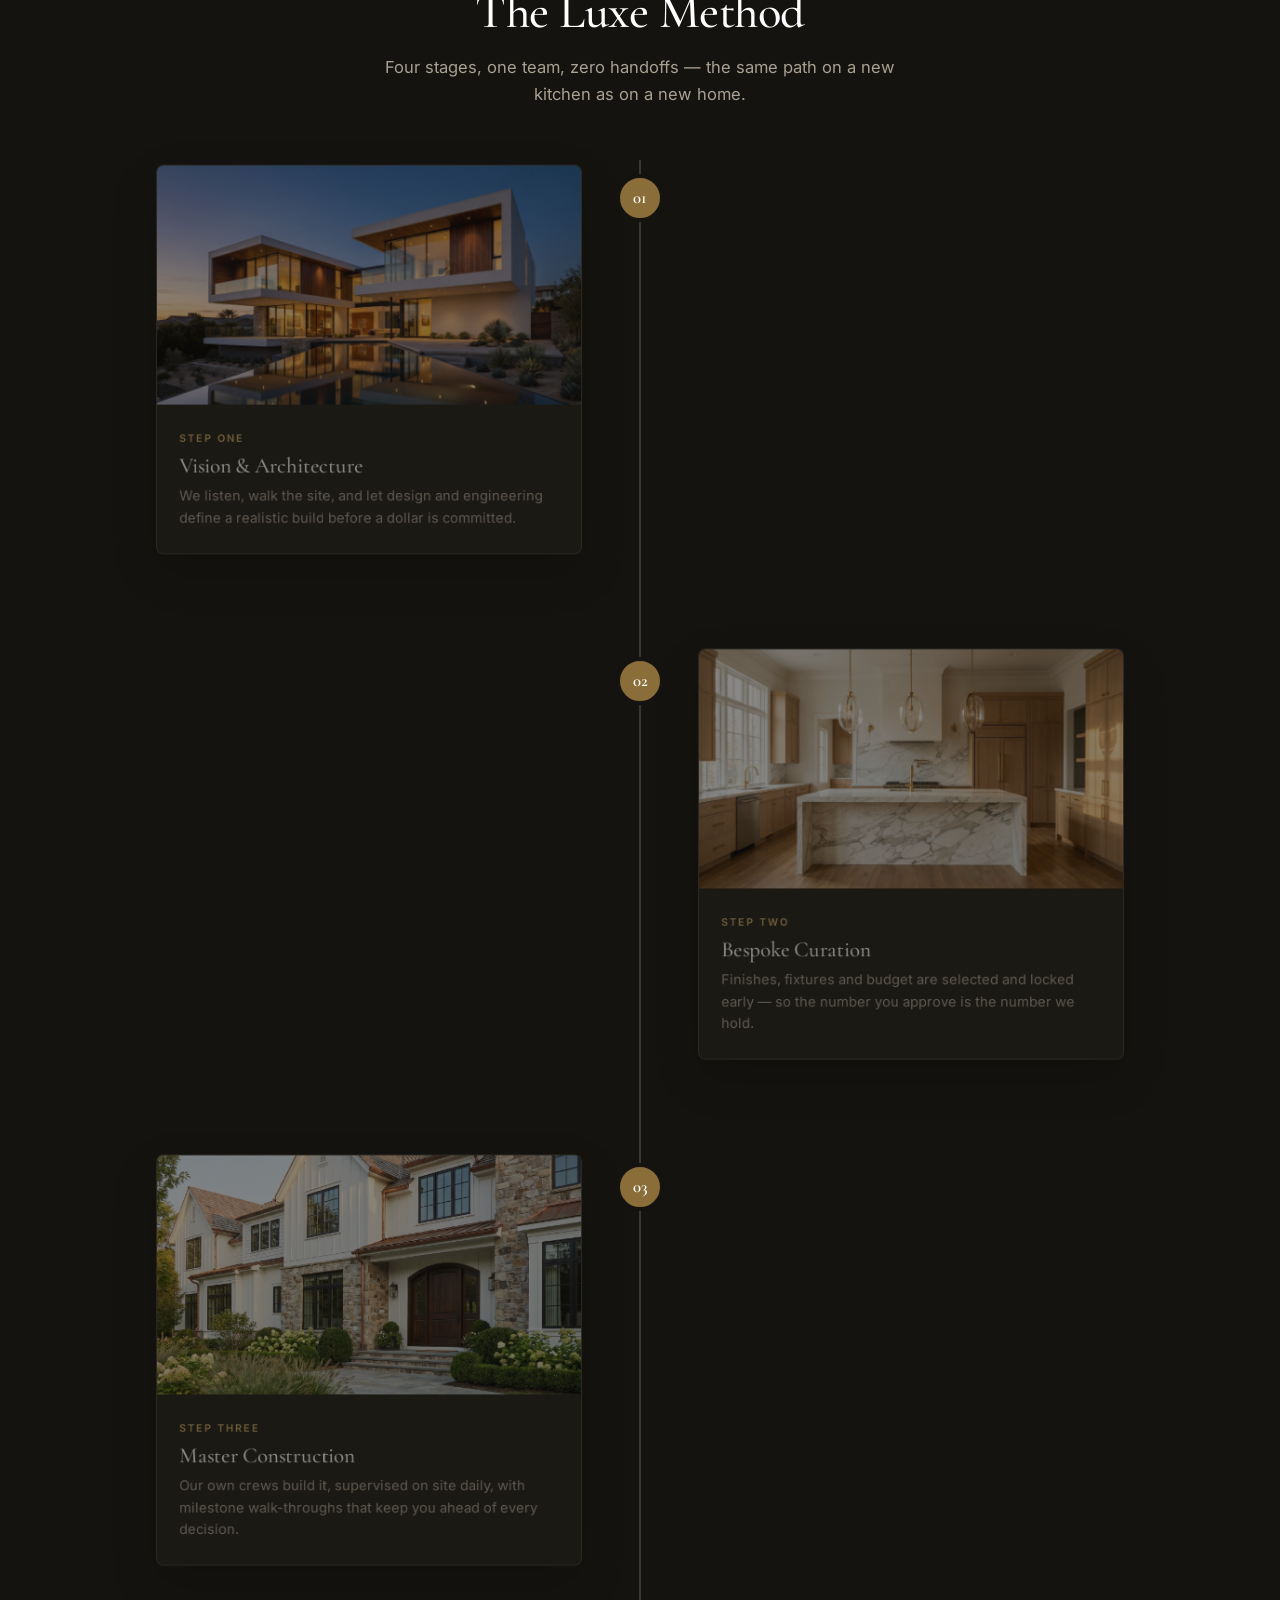
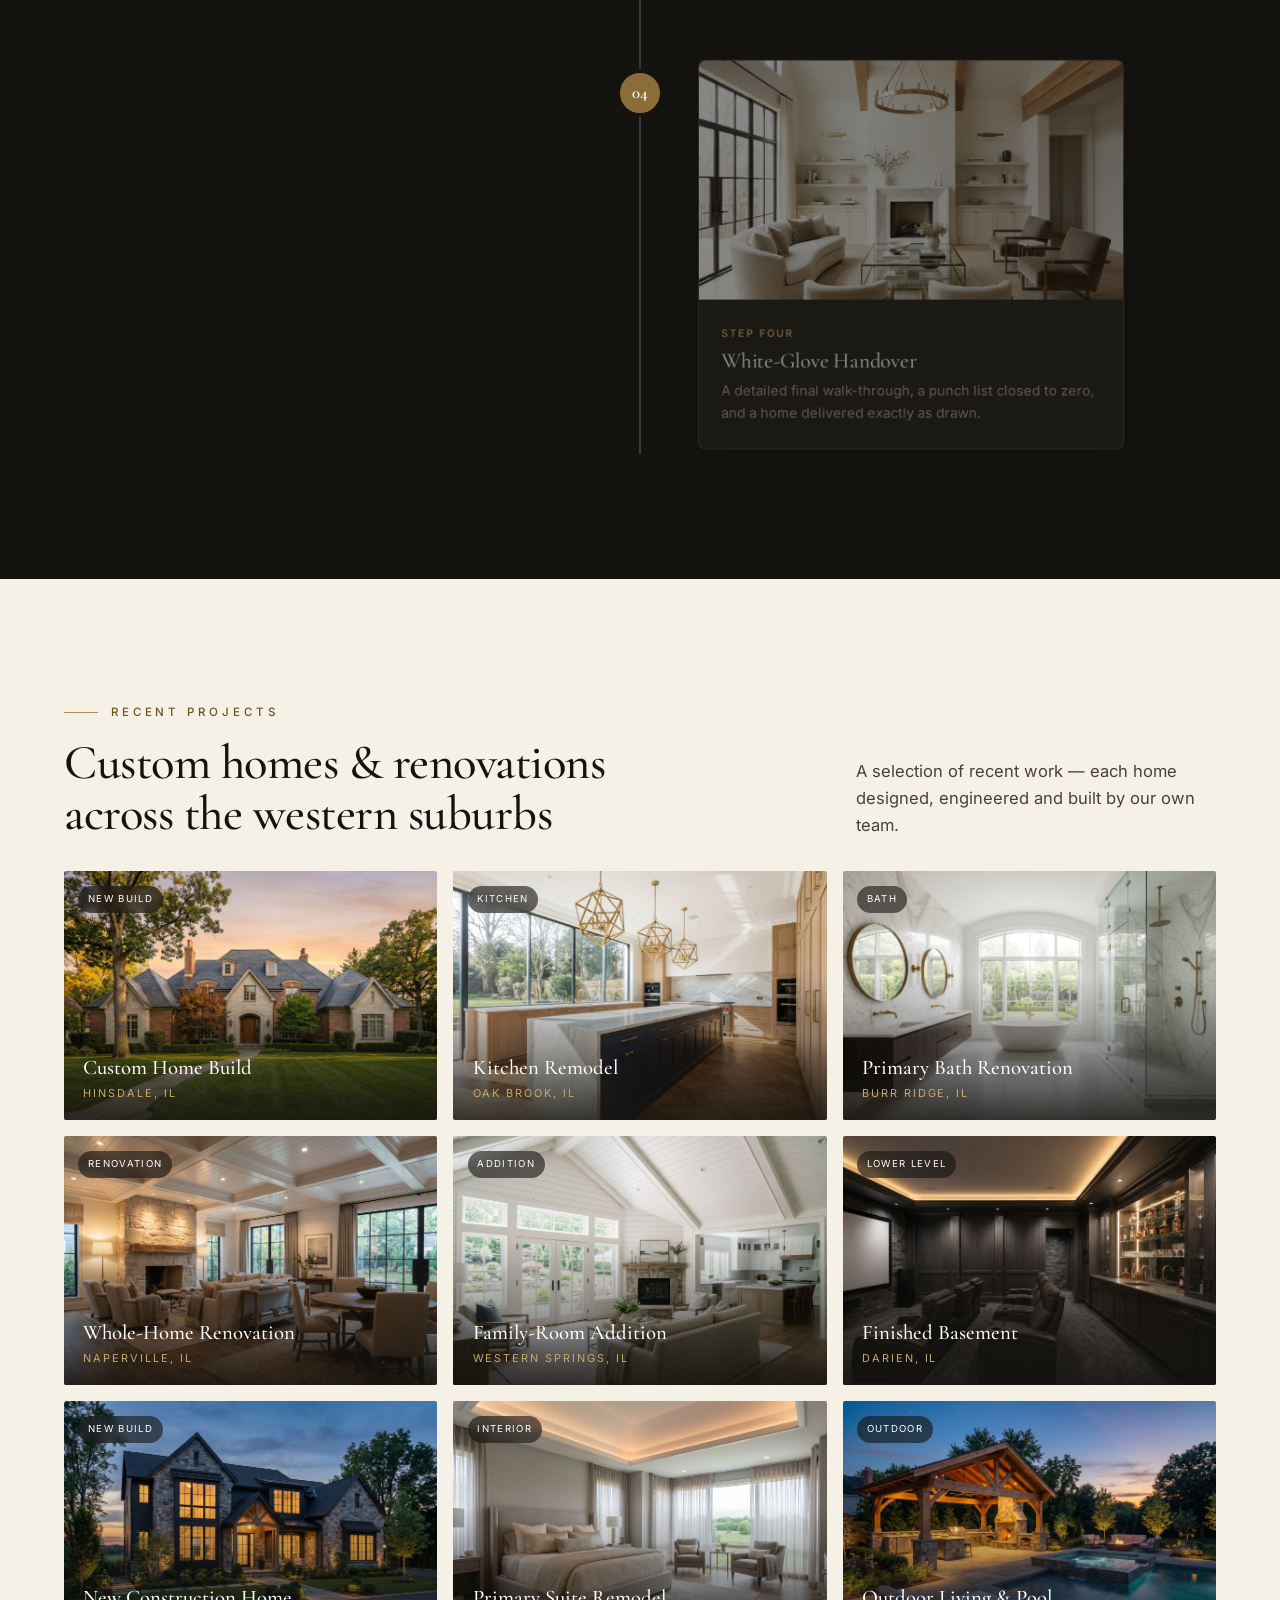
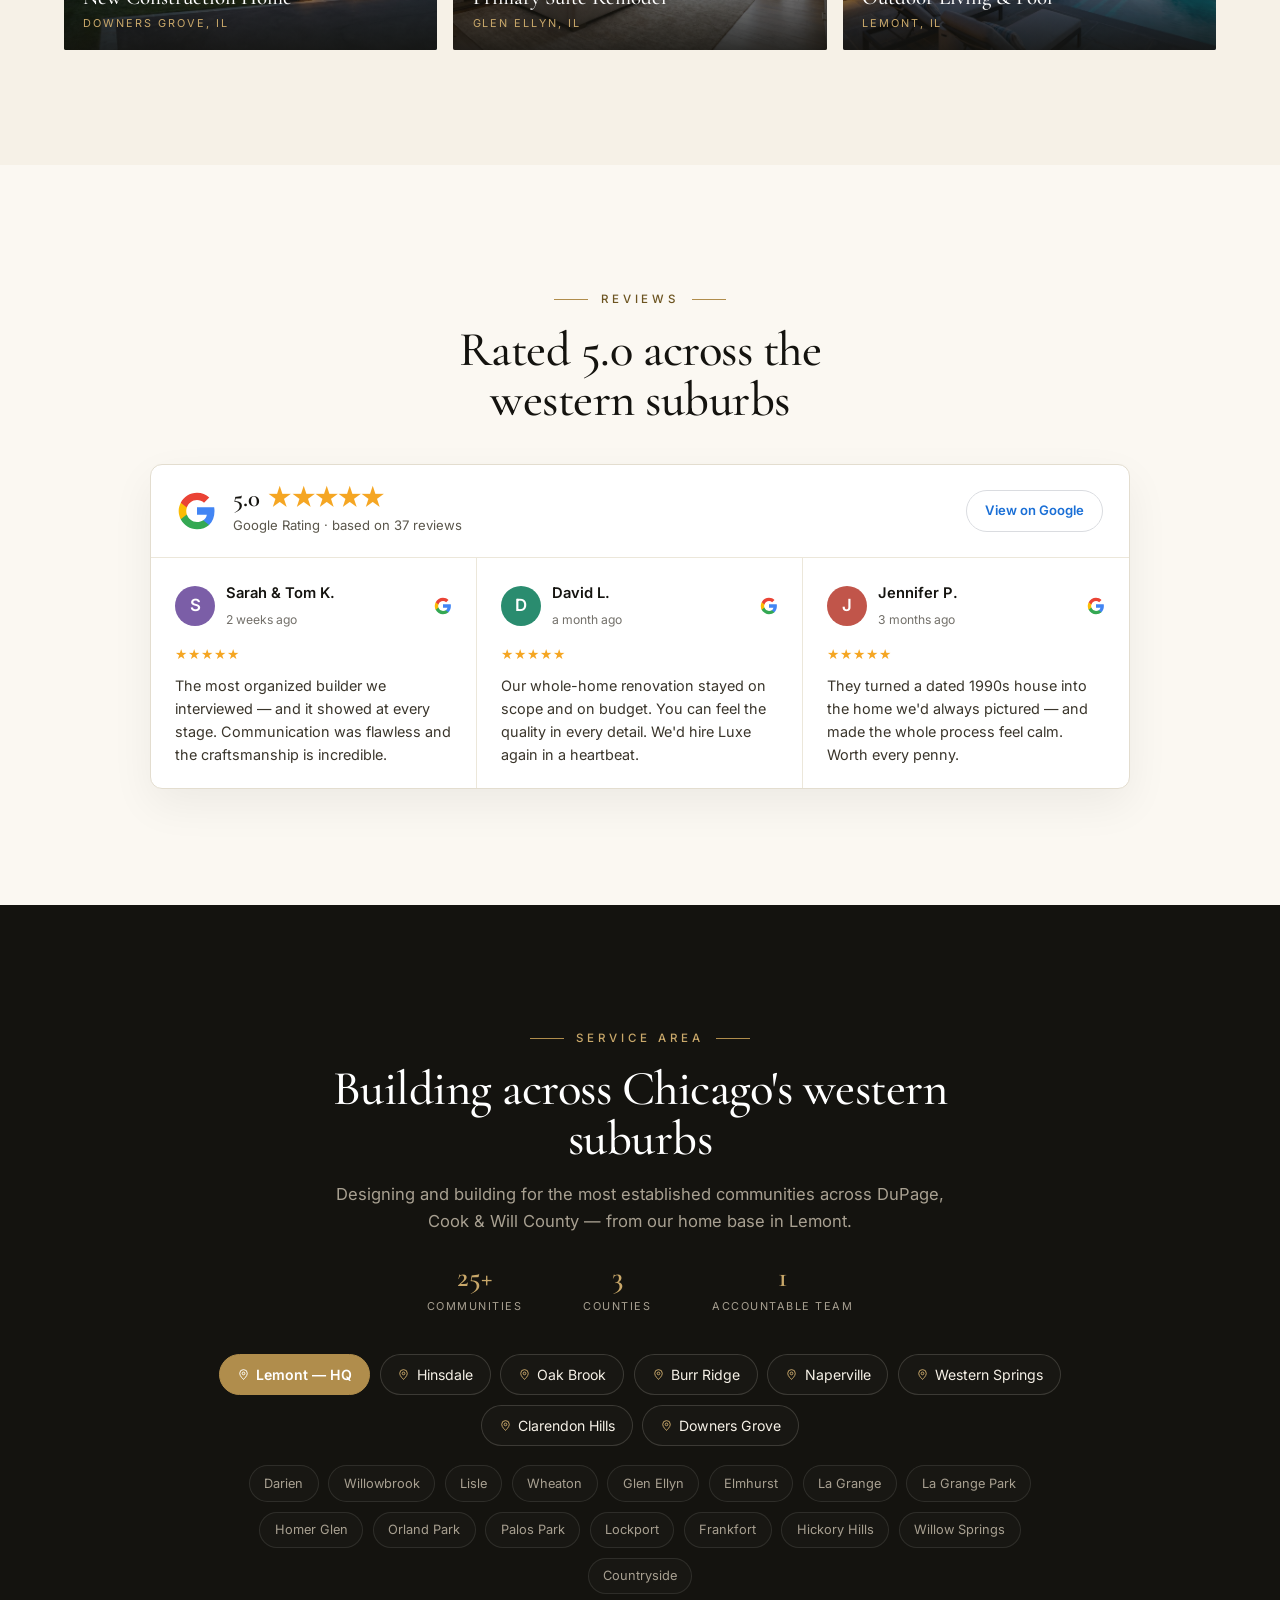
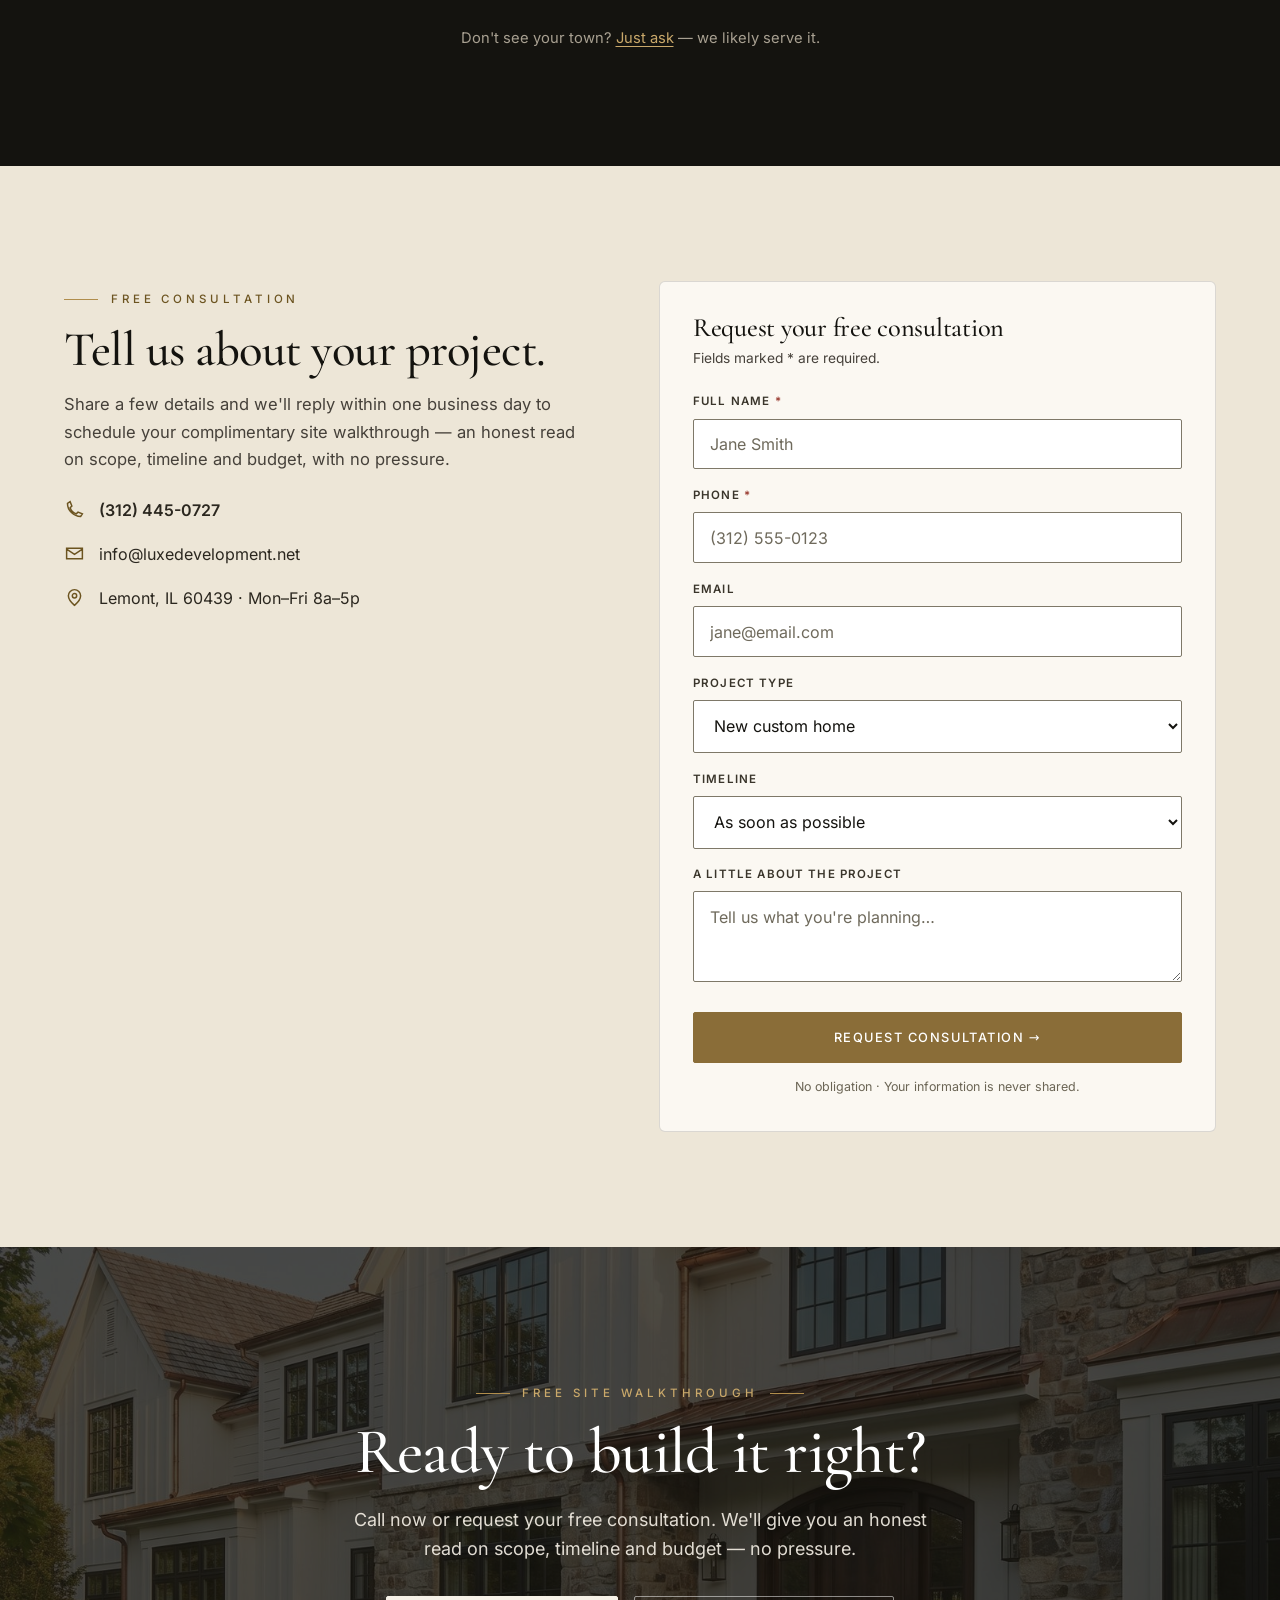
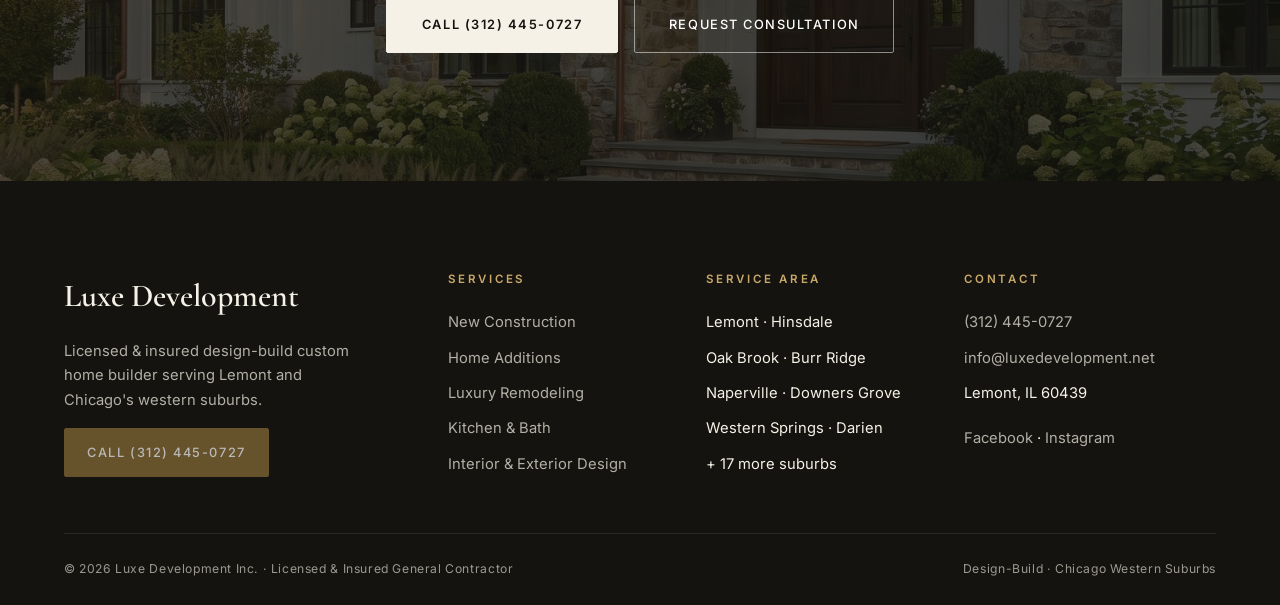
==== commit 8311063b: "Homepage: scale-focus the process timeline + add service-card buttons - Our Process: each step now g" ====
--- a/index.html
+++ b/index.html
@@ -175,6 +175,11 @@
   .altrow h3{font-family:var(--serif);font-weight:500;font-size:clamp(1.9rem,3vw,2.6rem);line-height:1.04;margin:0 0 .8rem}
   .altrow h3::after{content:"";display:block;width:48px;height:2px;background:var(--brass);margin-top:.9rem}
   .altrow p{color:#46413a;font-size:1.05rem;line-height:1.65;max-width:48ch}
+  .altrow__cta{display:inline-flex;align-items:center;gap:.55rem;margin-top:1.4rem;font-family:var(--sans);font-size:.72rem;
+    font-weight:600;letter-spacing:.1em;text-transform:uppercase;color:var(--ink);border:1px solid var(--ink);
+    padding:.7rem 1.3rem;border-radius:2px;transition:.25s}
+  .altrow__cta:hover{background:var(--ink);color:var(--ivory)}
+  .altrow__cta span{transition:.25s}.altrow__cta:hover span{transform:translateX(4px)}
   @media(max-width:760px){.altrow{grid-template-columns:1fr;gap:1.3rem}.altrow:nth-child(even) .altrow__media{order:0}
     .altrow__media{aspect-ratio:16/10}.altrow__num{font-size:2.4rem}}
 
@@ -206,18 +211,14 @@
   .vtl__kick{font-size:.68rem;letter-spacing:.18em;text-transform:uppercase;color:var(--brass-lt);font-weight:600}
   .vtl__card h3{color:#fff;font-size:1.45rem;font-weight:500;margin:.4rem 0 .55rem}
   .vtl__card p{color:var(--stone-lt);font-size:.92rem;line-height:1.6}
-  /* directional scroll-in (more specific than shared .reveal so it wins) */
-  .js .vtl__step:nth-child(odd) .vtl__card{transform:translateX(-34px)}
-  .js .vtl__step:nth-child(even) .vtl__card{transform:translateX(34px)}
-  .js .vtl__step .vtl__card.in{transform:none}
+  /* scale-on-approach (JS sets transform/opacity by distance from viewport centre) */
+  .vtl__card{transform-origin:center;transition:transform .4s cubic-bezier(.2,.7,.2,1),opacity .4s;will-change:transform,opacity}
   @media(max-width:720px){
     .vtl::before{left:21px}
     .vtl__node{left:21px;width:42px;height:42px;font-size:.95rem}
     .vtl__step:nth-child(odd) .vtl__card,.vtl__step:nth-child(even) .vtl__card{width:auto;margin:0 0 0 56px}
-    .js .vtl__step:nth-child(odd) .vtl__card,.js .vtl__step:nth-child(even) .vtl__card{transform:translateY(26px)}
-    .js .vtl__step .vtl__card.in{transform:none}
   }
-  @media(prefers-reduced-motion:reduce){.js .vtl__step .vtl__card{transform:none}}
+  @media(prefers-reduced-motion:reduce){.vtl__card{transform:none!important;opacity:1!important;transition:none}}
 
   /* --- Reviews (Google-style widget) -------------------------- */
   .gwidget{max-width:980px;margin:0 auto;background:#fff;border:1px solid #e3ddcf;border-radius:12px;overflow:hidden;box-shadow:0 16px 44px rgba(20,19,15,.06)}
@@ -579,6 +580,7 @@
           <span class="altrow__n">New Construction</span>
           <h3>Custom Homes</h3>
           <p>Ground-up architecture, engineering and construction, fully in-house — a one-of-one home designed around how your family actually lives, then built by the same team that drew it.</p>
+          <a class="altrow__cta" href="#contact">Plan Your Custom Home <span aria-hidden="true">→</span></a>
         </div>
       </article>
       <article class="altrow reveal">
@@ -588,6 +590,7 @@
           <span class="altrow__n">Renovation</span>
           <h3>Whole-Home Renovation</h3>
           <p>Keep the address you love and rebuild the home to a new standard — reworked layouts, new systems and finishes that feel original, not added on.</p>
+          <a class="altrow__cta" href="#contact">Plan Your Renovation <span aria-hidden="true">→</span></a>
         </div>
       </article>
       <article class="altrow reveal">
@@ -597,6 +600,7 @@
           <span class="altrow__n">Expansion</span>
           <h3>Additions &amp; Expansions</h3>
           <p>Second stories, primary-suite wings and family-room additions, engineered and detailed to look like they were always part of the house.</p>
+          <a class="altrow__cta" href="#contact">Plan Your Addition <span aria-hidden="true">→</span></a>
         </div>
       </article>
       <article class="altrow reveal">
@@ -606,6 +610,7 @@
           <span class="altrow__n">Renovation <span class="altrow__tag">Most requested</span></span>
           <h3>Luxury Kitchens</h3>
           <p>The room that sells the home and runs your family — custom cabinetry, stone and lighting detailed to the millimeter.</p>
+          <a class="altrow__cta" href="#contact">Plan Your Kitchen <span aria-hidden="true">→</span></a>
         </div>
       </article>
       <article class="altrow reveal">
@@ -615,6 +620,7 @@
           <span class="altrow__n">Renovation <span class="altrow__tag">Most requested</span></span>
           <h3>Spa Bathrooms</h3>
           <p>Marble, brass and daylight executed like fine cabinetry — primary baths that feel like the best hotel you've ever stayed in.</p>
+          <a class="altrow__cta" href="#contact">Plan Your Bathroom <span aria-hidden="true">→</span></a>
         </div>
       </article>
       <article class="altrow reveal">
@@ -624,6 +630,7 @@
           <span class="altrow__n">Lower Level</span>
           <h3>Finished Basements</h3>
           <p>Wine rooms, theaters, gyms and lounges that feel original to the home — not an afterthought below it.</p>
+          <a class="altrow__cta" href="#contact">Plan Your Basement <span aria-hidden="true">→</span></a>
         </div>
       </article>
     </div>
@@ -655,7 +662,7 @@
     <div class="vtl">
       <div class="vtl__step">
         <span class="vtl__node">01</span>
-        <div class="vtl__card reveal">
+        <div class="vtl__card">
           <img class="vtl__img" src="images/architect-modern.jpg" alt="Architectural and structural design stage" loading="lazy">
           <div class="vtl__c"><span class="vtl__kick">Step One</span><h3>Vision &amp; Architecture</h3>
             <p>We listen, walk the site, and let design and engineering define a realistic build before a dollar is committed.</p></div>
@@ -663,7 +670,7 @@
       </div>
       <div class="vtl__step">
         <span class="vtl__node">02</span>
-        <div class="vtl__card reveal">
+        <div class="vtl__card">
           <img class="vtl__img" src="images/kitchen.jpg" alt="Selecting finishes, fixtures and materials" loading="lazy">
           <div class="vtl__c"><span class="vtl__kick">Step Two</span><h3>Bespoke Curation</h3>
             <p>Finishes, fixtures and budget are selected and locked early — so the number you approve is the number we hold.</p></div>
@@ -671,7 +678,7 @@
       </div>
       <div class="vtl__step">
         <span class="vtl__node">03</span>
-        <div class="vtl__card reveal">
+        <div class="vtl__card">
           <img class="vtl__img" src="images/facade-day.jpg" alt="In-house construction supervised on site" loading="lazy">
           <div class="vtl__c"><span class="vtl__kick">Step Three</span><h3>Master Construction</h3>
             <p>Our own crews build it, supervised on site daily, with milestone walk-throughs that keep you ahead of every decision.</p></div>
@@ -679,7 +686,7 @@
       </div>
       <div class="vtl__step">
         <span class="vtl__node">04</span>
-        <div class="vtl__card reveal">
+        <div class="vtl__card">
           <img class="vtl__img" src="images/lux-greatroom.jpg" alt="Finished home delivered at white-glove handover" loading="lazy">
           <div class="vtl__c"><span class="vtl__kick">Step Four</span><h3>White-Glove Handover</h3>
             <p>A detailed final walk-through, a punch list closed to zero, and a home delivered exactly as drawn.</p></div>
@@ -906,15 +913,32 @@
   const nav=document.getElementById('nav');
   const heroBg=document.querySelector('.hero__bg'), heroIn=document.querySelector('.hero__in');
   const reduceMotion=matchMedia('(prefers-reduced-motion:reduce)').matches;
-  addEventListener('scroll',()=>{
-    const y=scrollY;
+  // Process timeline: the step nearest the viewport centre grows + brightens
+  var tlCards=[].slice.call(document.querySelectorAll('.vtl__card'));
+  function focusTimeline(){
+    if(reduceMotion) return;
+    var mid=innerHeight/2;
+    for(var i=0;i<tlCards.length;i++){
+      var r=tlCards[i].getBoundingClientRect();
+      var d=Math.abs((r.top+r.height/2)-mid)/innerHeight;   // 0 = centred, ~1 = far
+      var t=Math.max(0,1-d*1.3);
+      tlCards[i].style.transform='scale('+(0.93+0.12*t).toFixed(3)+')';
+      tlCards[i].style.opacity=(0.5+0.5*t).toFixed(2);
+    }
+  }
+  function onScroll(){
+    var y=scrollY;
     nav.classList.toggle('scrolled',y>40);
     if(!reduceMotion && heroIn && y<innerHeight){          // scroll-away: bg parallax + content fade/lift
       heroBg.style.transform='translateY('+(y*0.28).toFixed(1)+'px)';
       heroIn.style.transform='translateY('+(y*0.14).toFixed(1)+'px)';
       heroIn.style.opacity=Math.max(0,1-y/(innerHeight*0.62)).toFixed(3);
     }
-  },{passive:true});
+    focusTimeline();
+  }
+  addEventListener('scroll',onScroll,{passive:true});
+  addEventListener('resize',focusTimeline,{passive:true});
+  focusTimeline();
   var reveals=document.querySelectorAll('.reveal');
   function showAll(){reveals.forEach(function(el){el.classList.add('in')});}
   if('IntersectionObserver' in window){
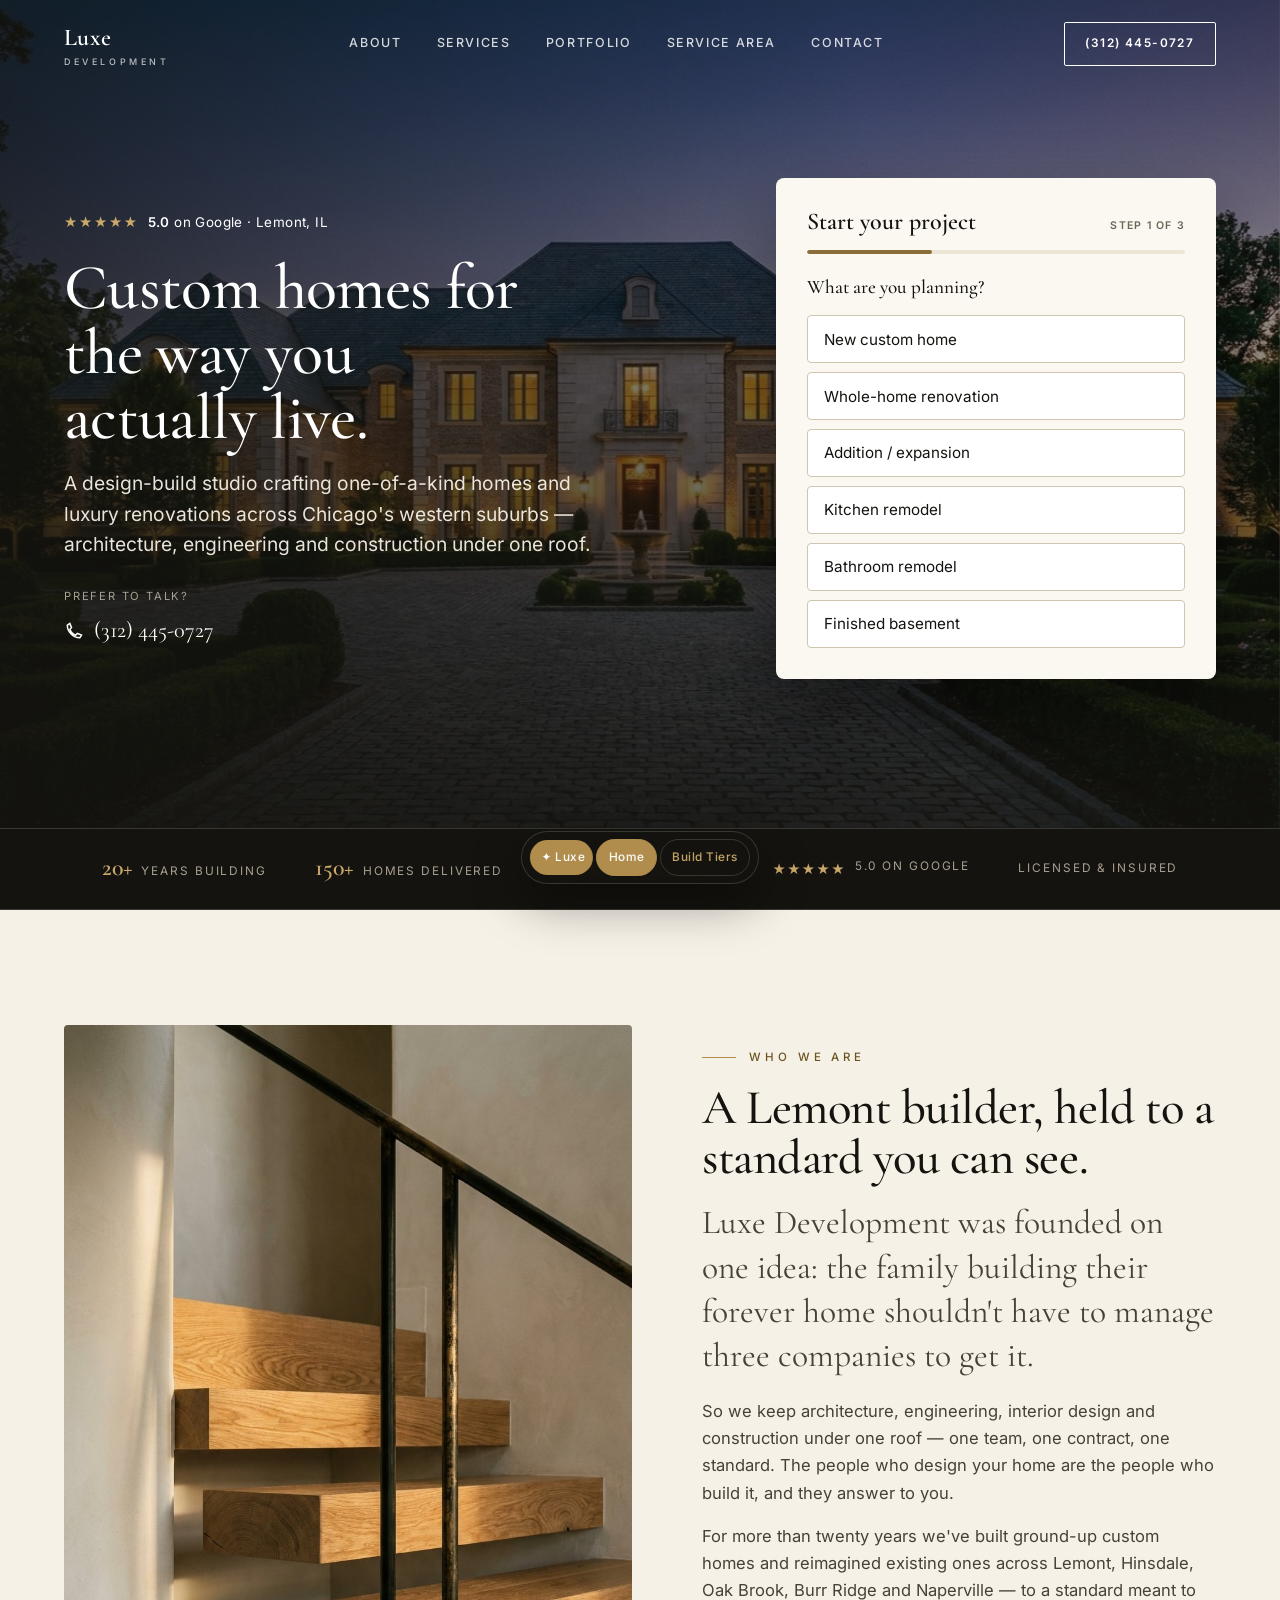
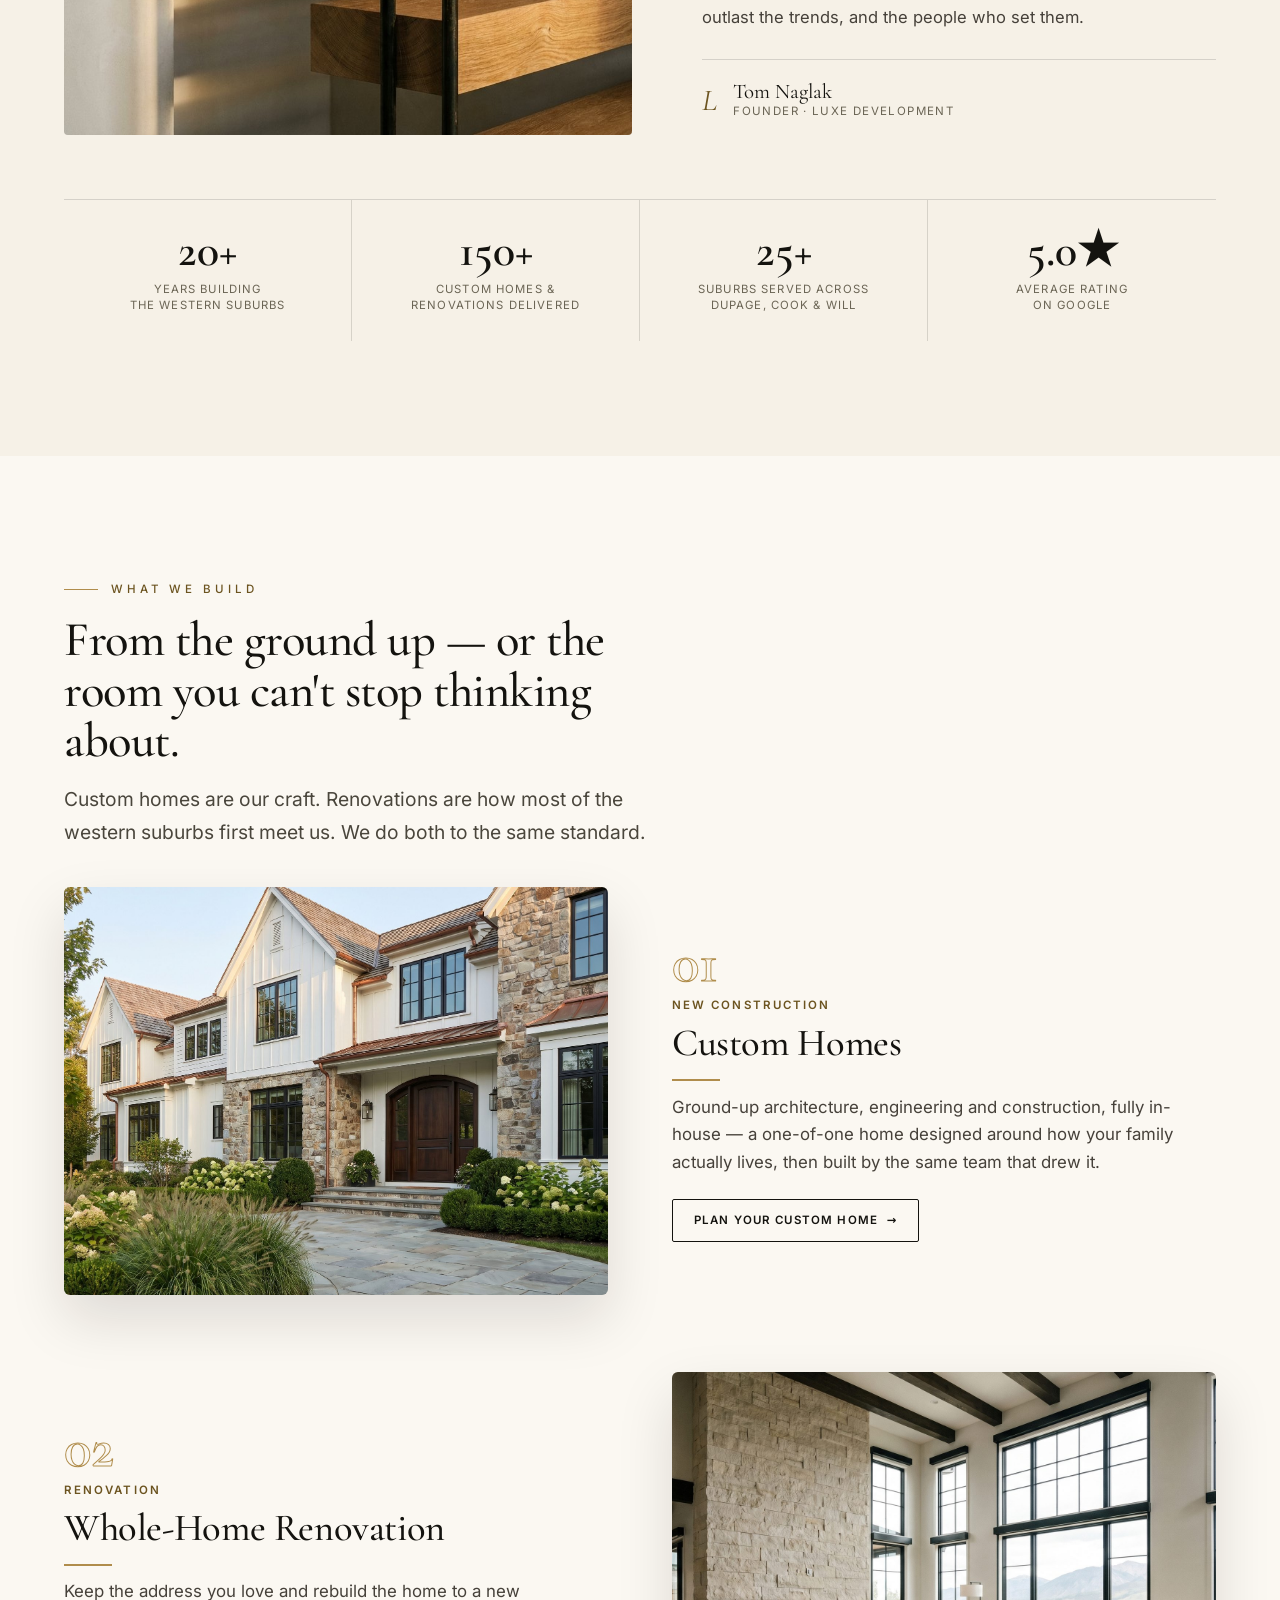
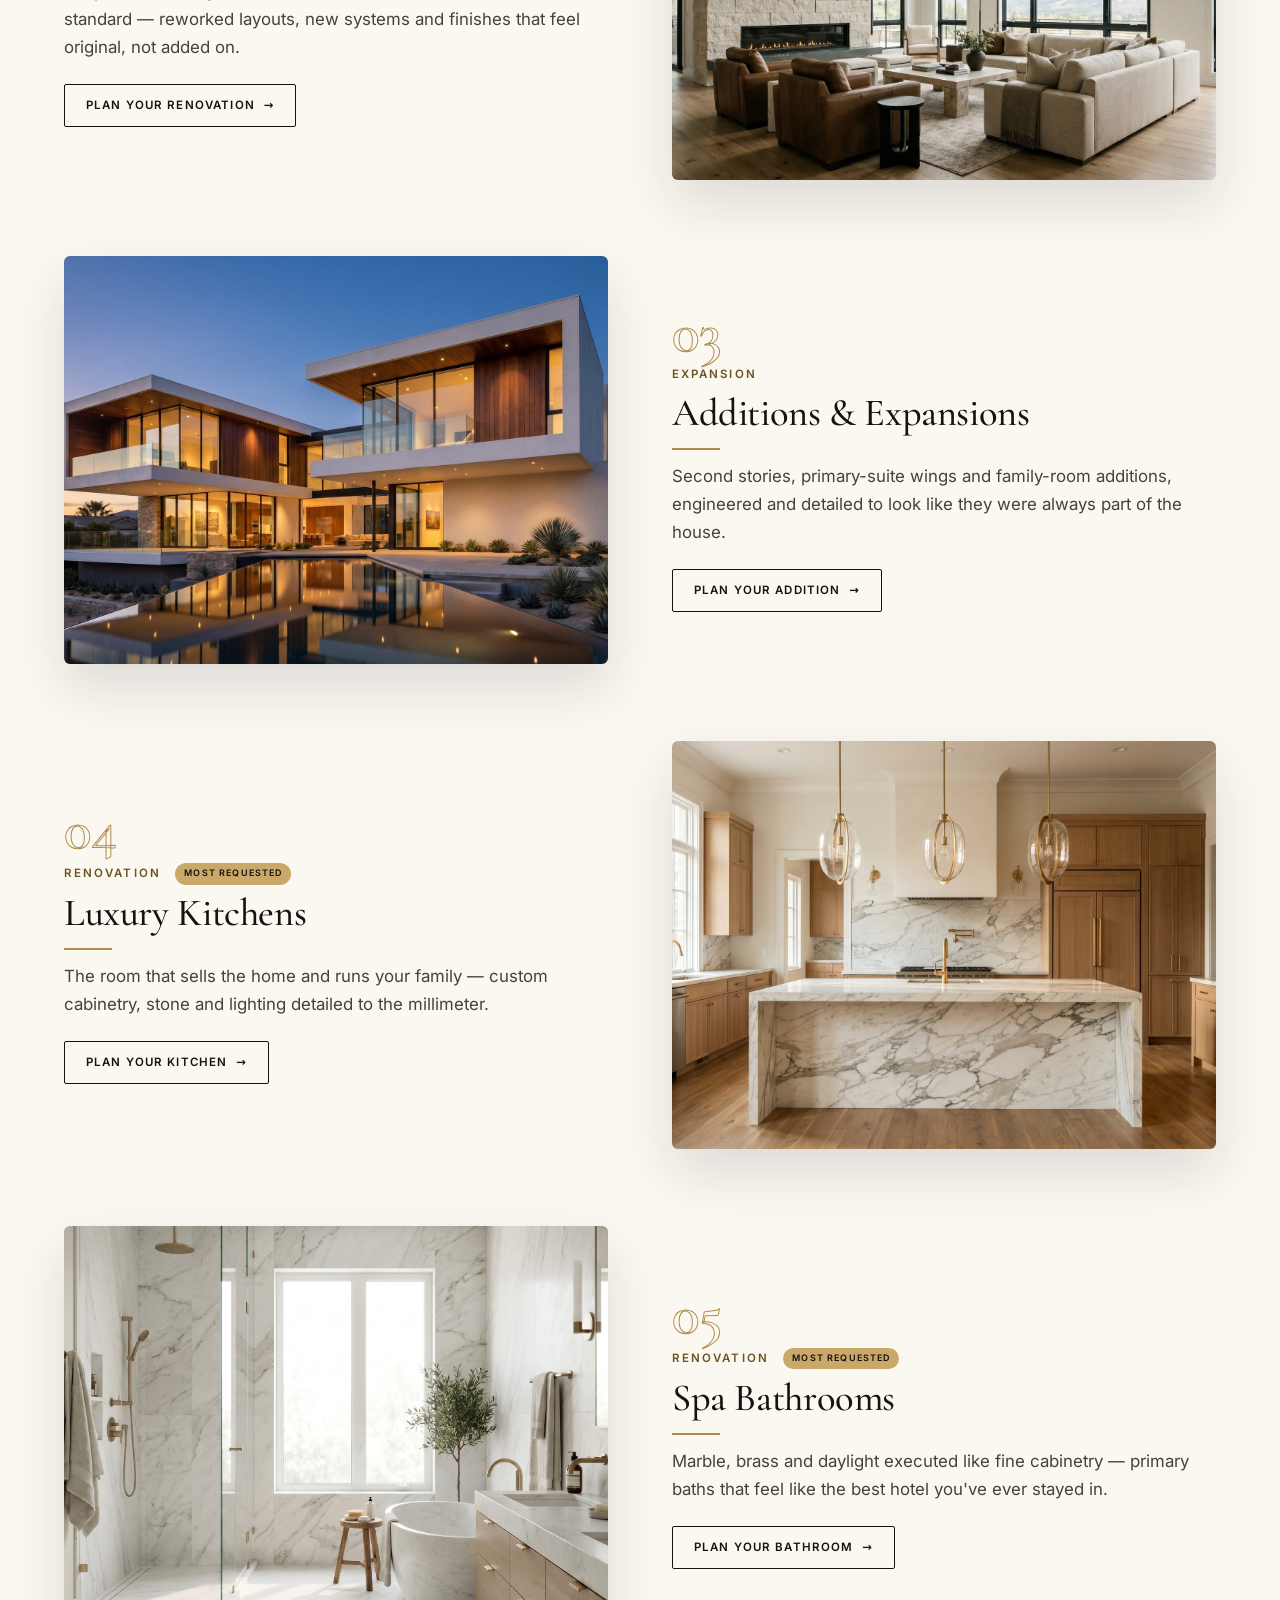
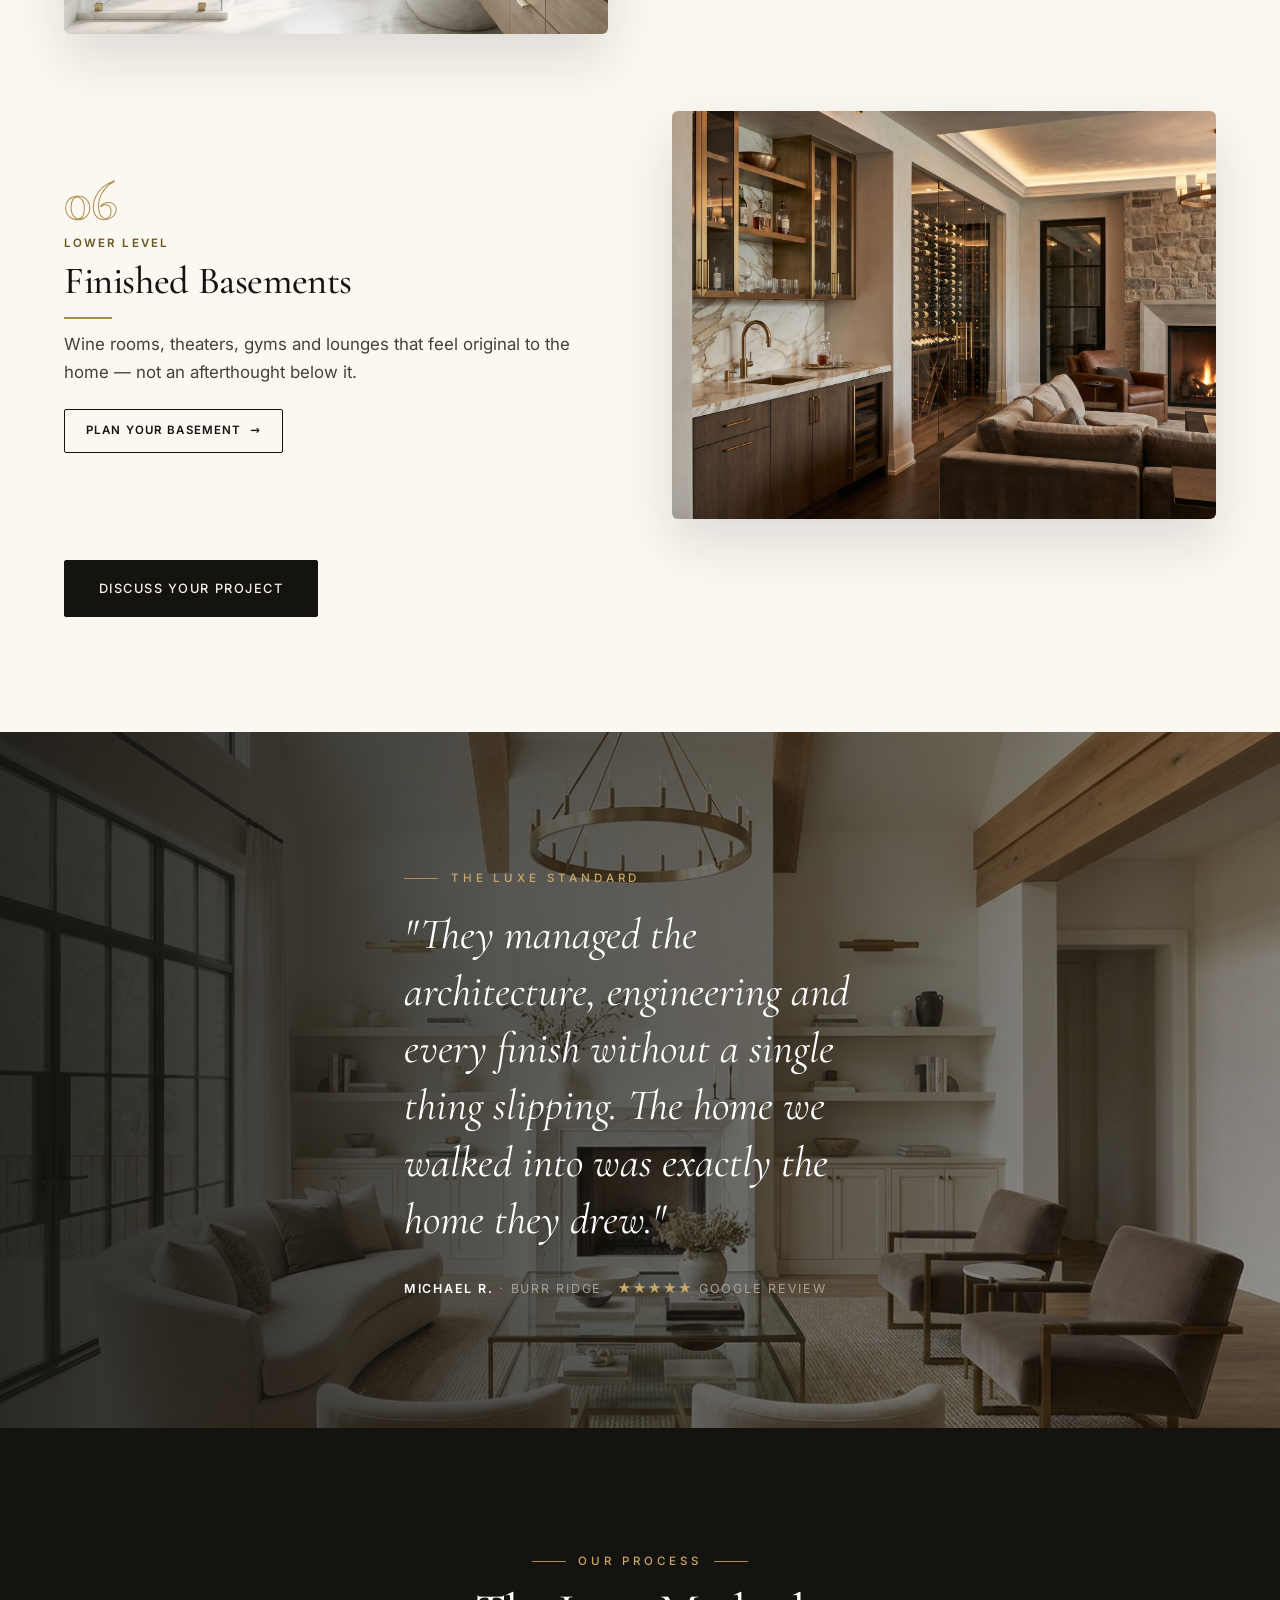
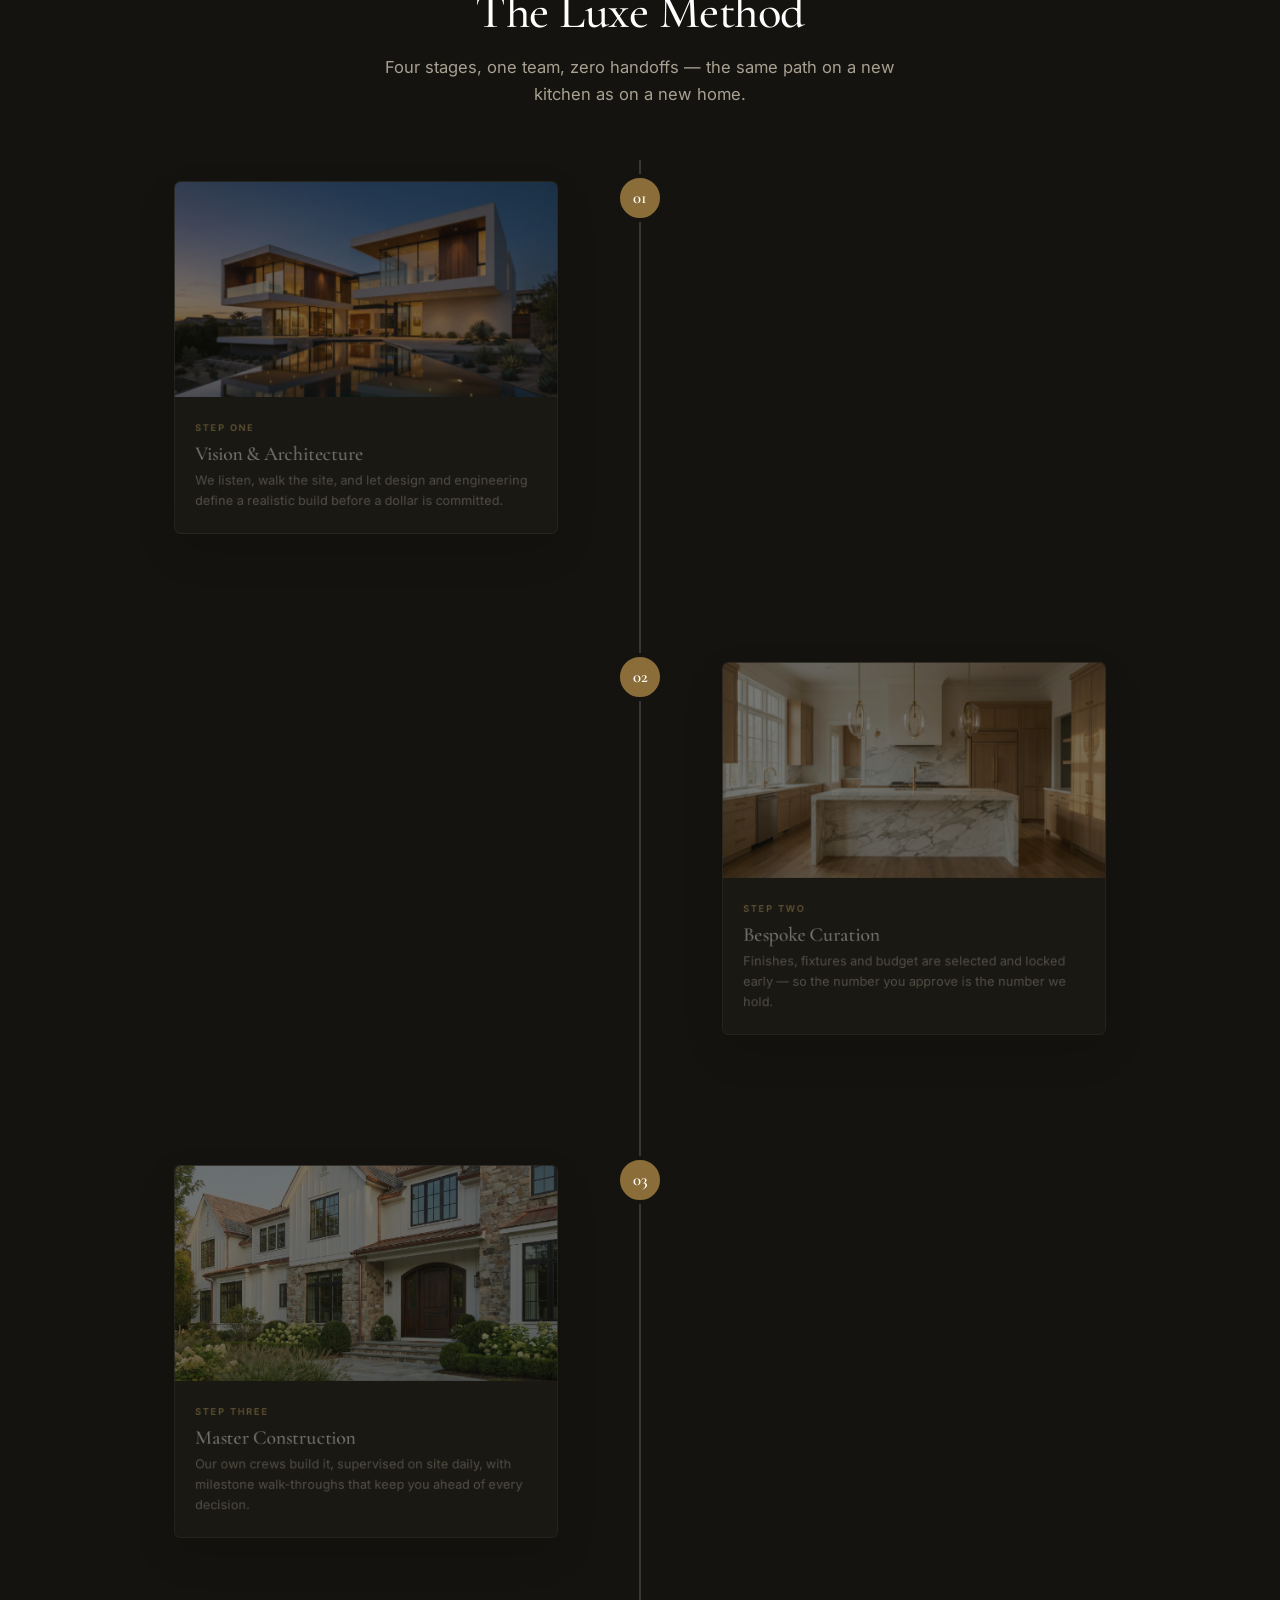
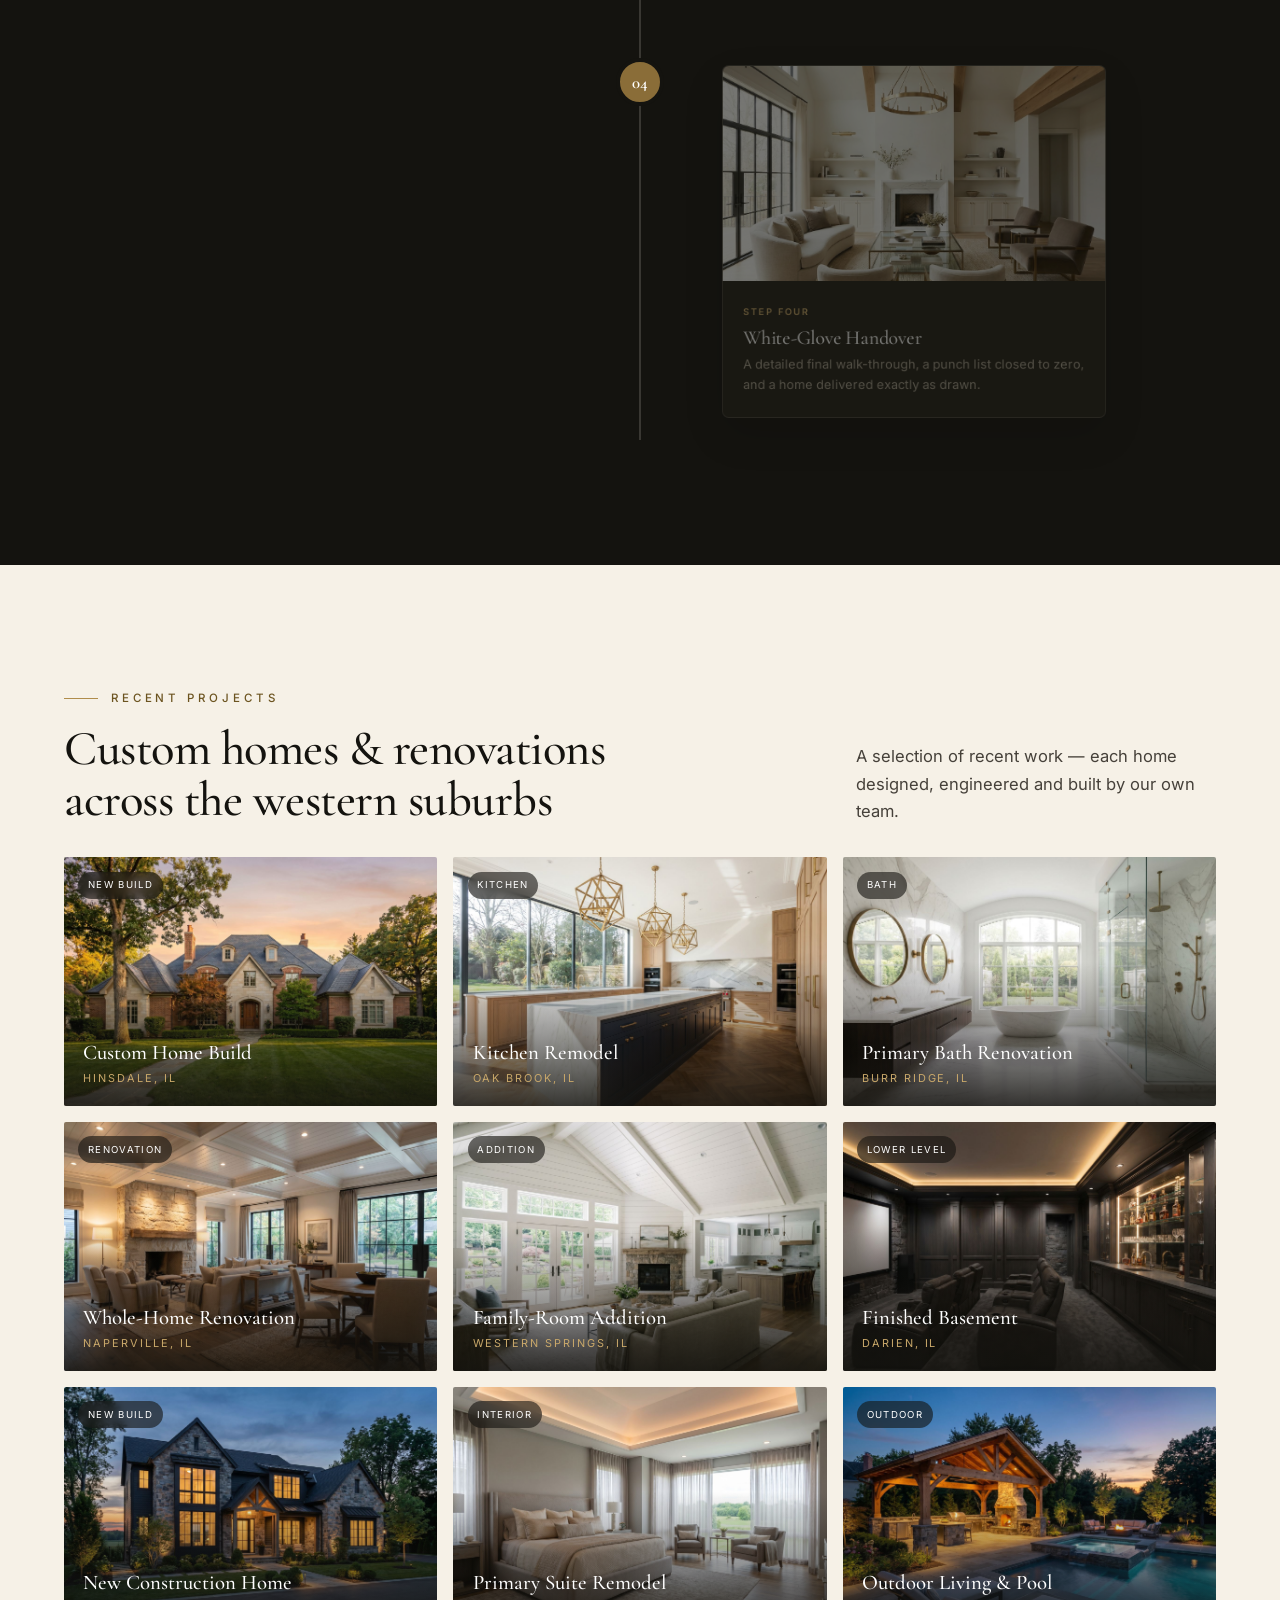
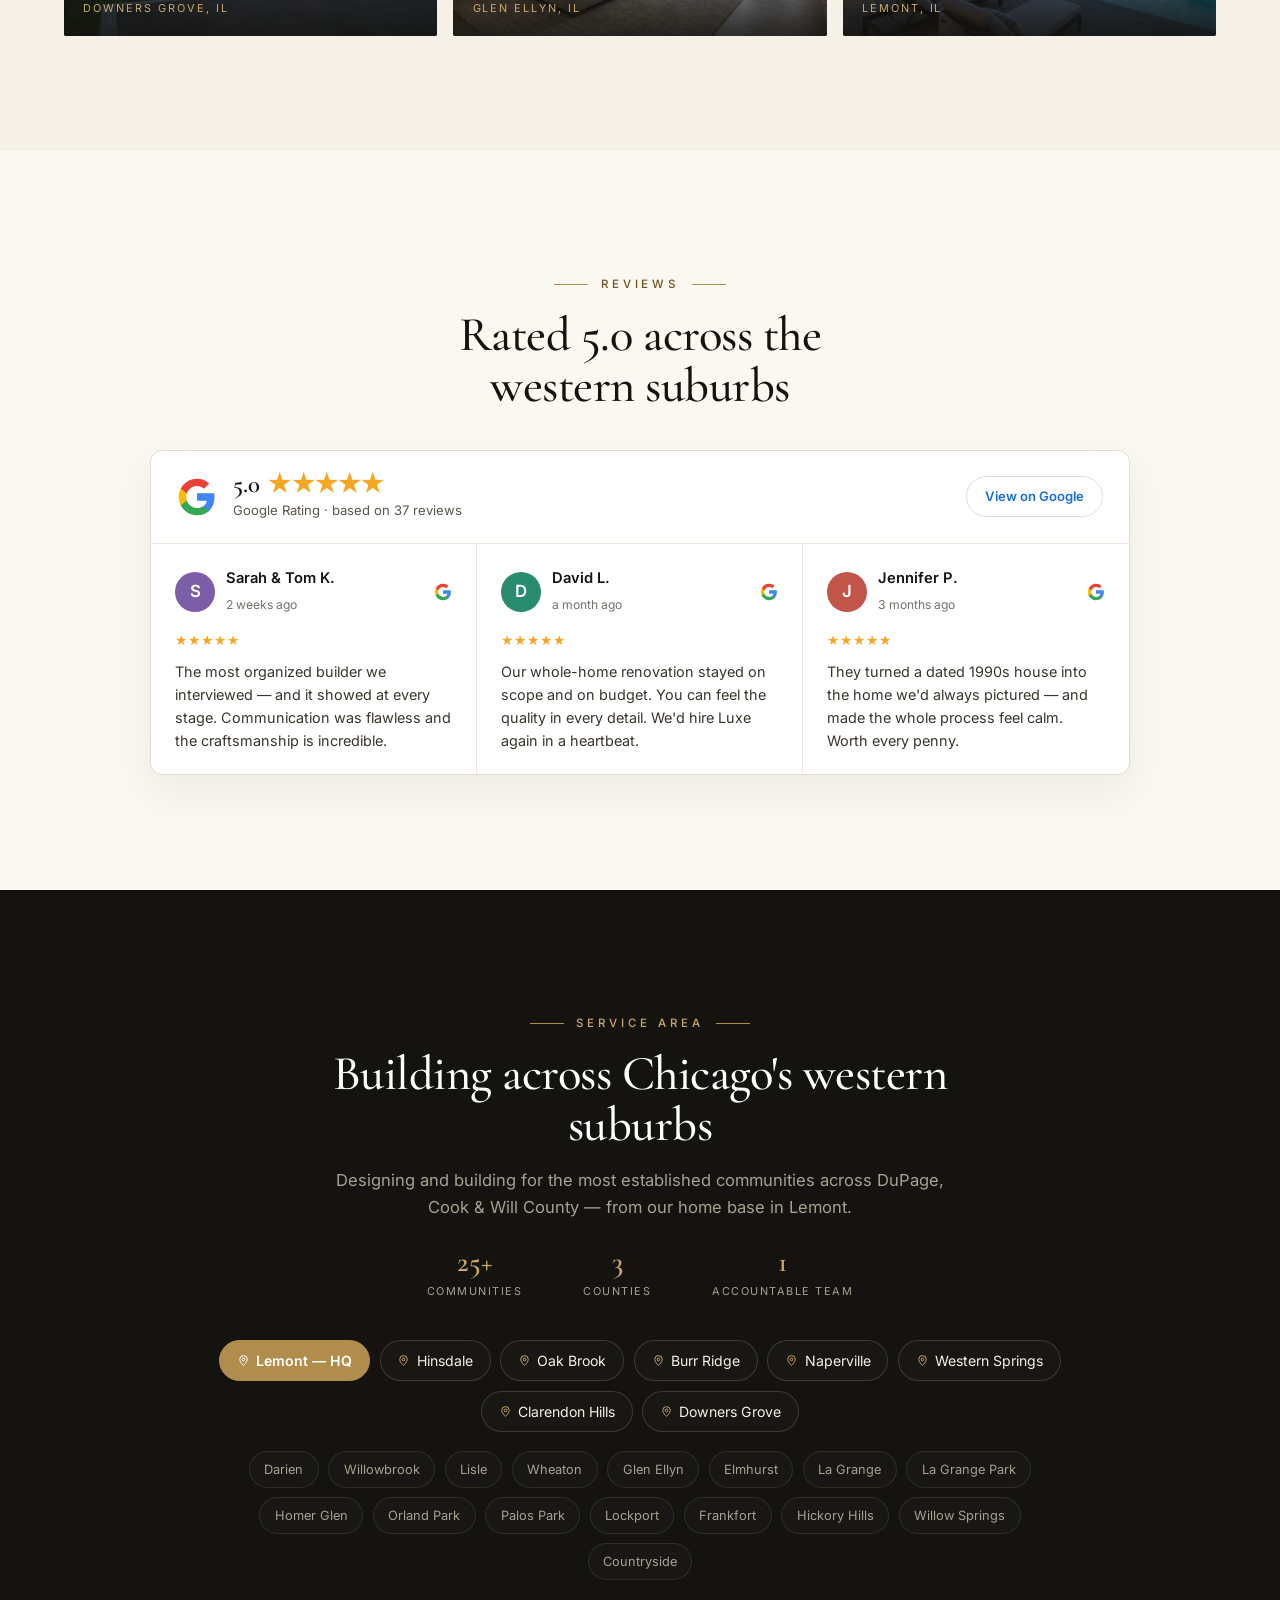
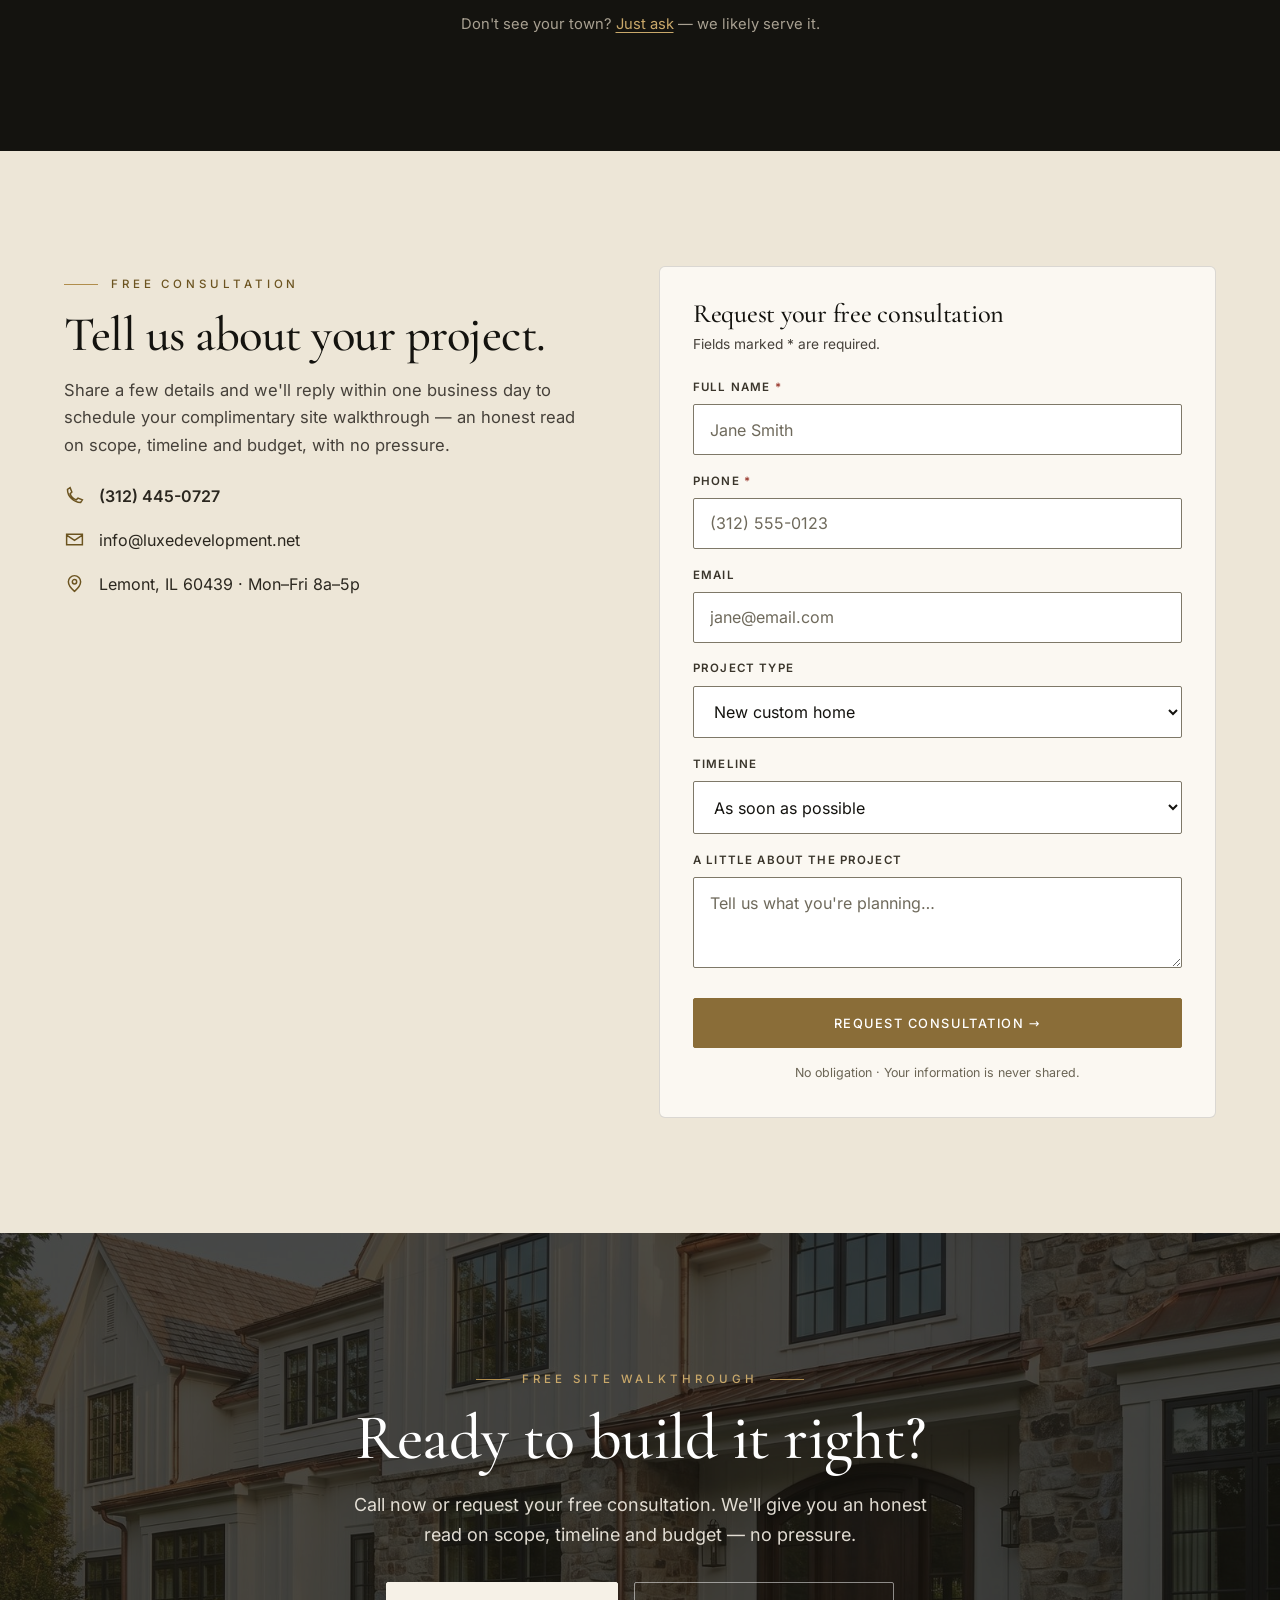
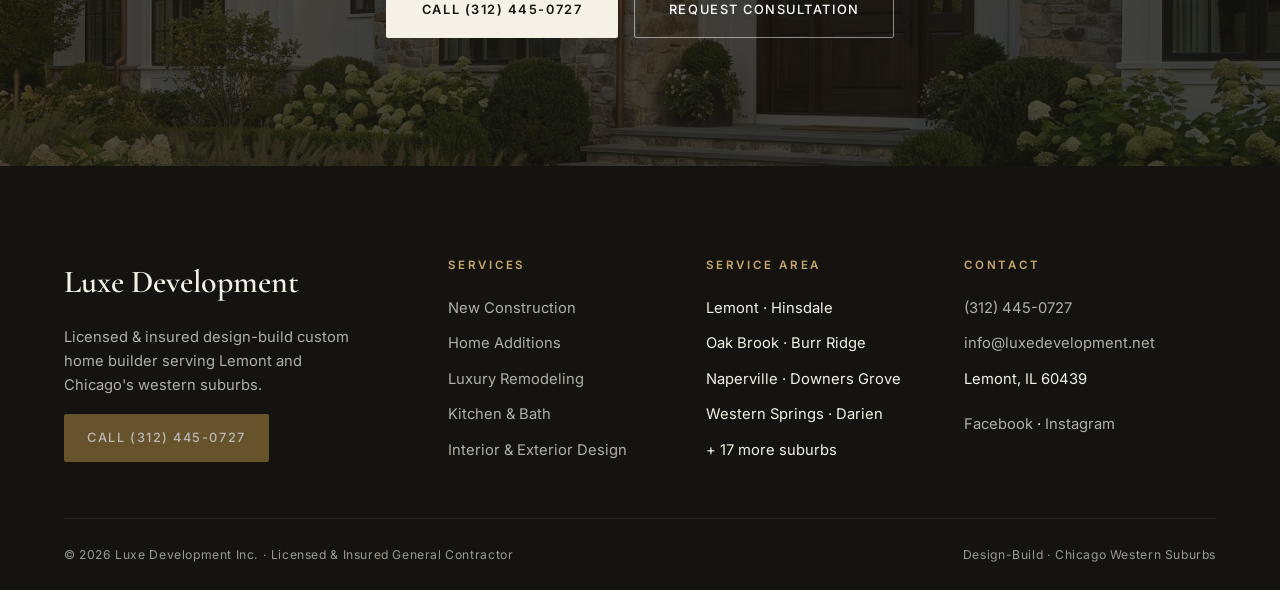
==== commit 73a79f7c: "Process timeline: stronger focus scaling Push the in-focus step a touch larger (1.05 -> 1.07) and dr" ====
--- a/index.html
+++ b/index.html
@@ -202,7 +202,7 @@
   .vtl__node{position:absolute;left:50%;top:1.5rem;transform:translateX(-50%);z-index:2;width:48px;height:48px;border-radius:50%;
     background:var(--brass-dk);border:4px solid var(--ink);color:#fff;display:grid;place-items:center;
     font-family:var(--serif);font-size:1.05rem;font-weight:600}
-  .vtl__card{position:relative;width:calc(50% - 2.6rem);background:var(--charcoal);border:1px solid var(--line-dk);
+  .vtl__card{position:relative;width:calc(50% - 3rem);background:var(--charcoal);border:1px solid var(--line-dk);
     border-radius:8px;overflow:hidden;box-shadow:0 20px 50px rgba(0,0,0,.3)}
   .vtl__step:nth-child(odd) .vtl__card{margin-right:auto}
   .vtl__step:nth-child(even) .vtl__card{margin-left:auto}
@@ -922,8 +922,8 @@
       var r=tlCards[i].getBoundingClientRect();
       var d=Math.abs((r.top+r.height/2)-mid)/innerHeight;   // 0 = centred, ~1 = far
       var t=Math.max(0,1-d*1.3);
-      tlCards[i].style.transform='scale('+(0.93+0.12*t).toFixed(3)+')';
-      tlCards[i].style.opacity=(0.5+0.5*t).toFixed(2);
+      tlCards[i].style.transform='scale('+(0.85+0.22*t).toFixed(3)+')';   // 0.85 far -> 1.07 in focus
+      tlCards[i].style.opacity=(0.42+0.58*t).toFixed(2);
     }
   }
   function onScroll(){
